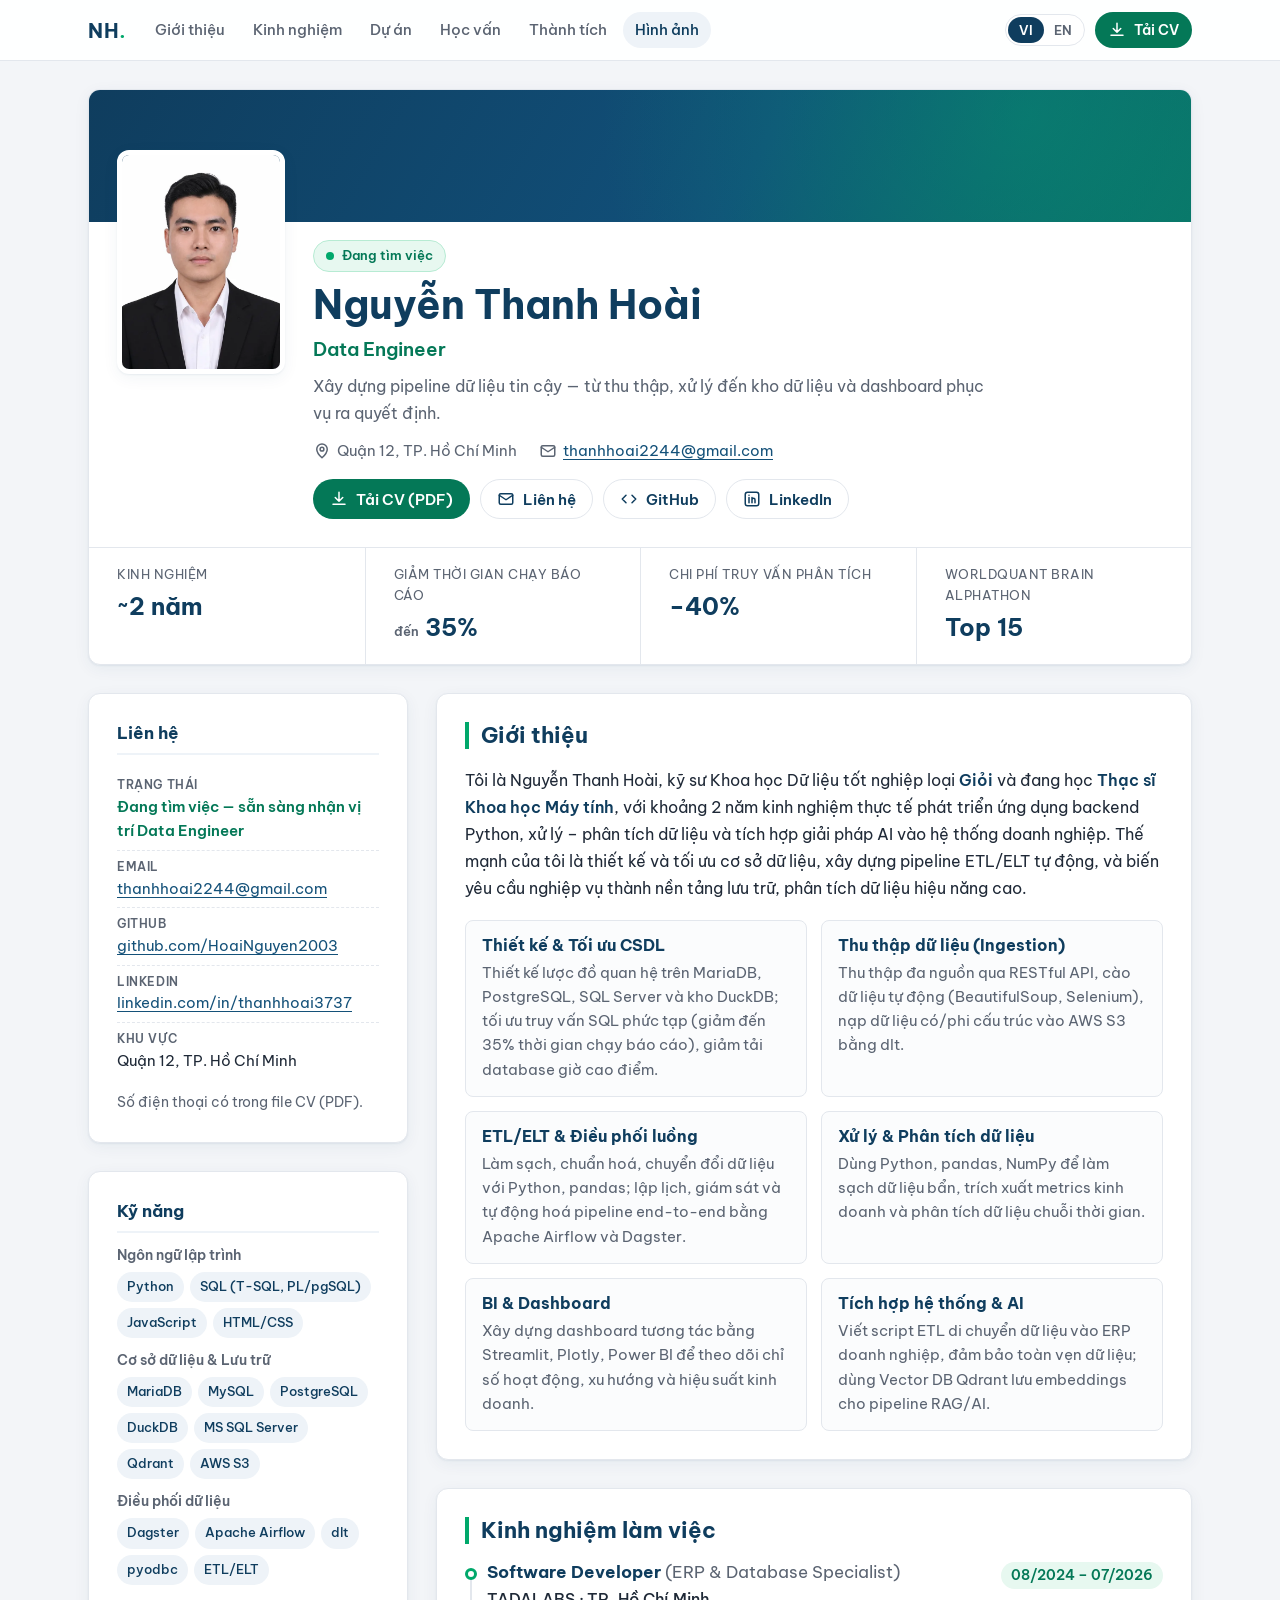
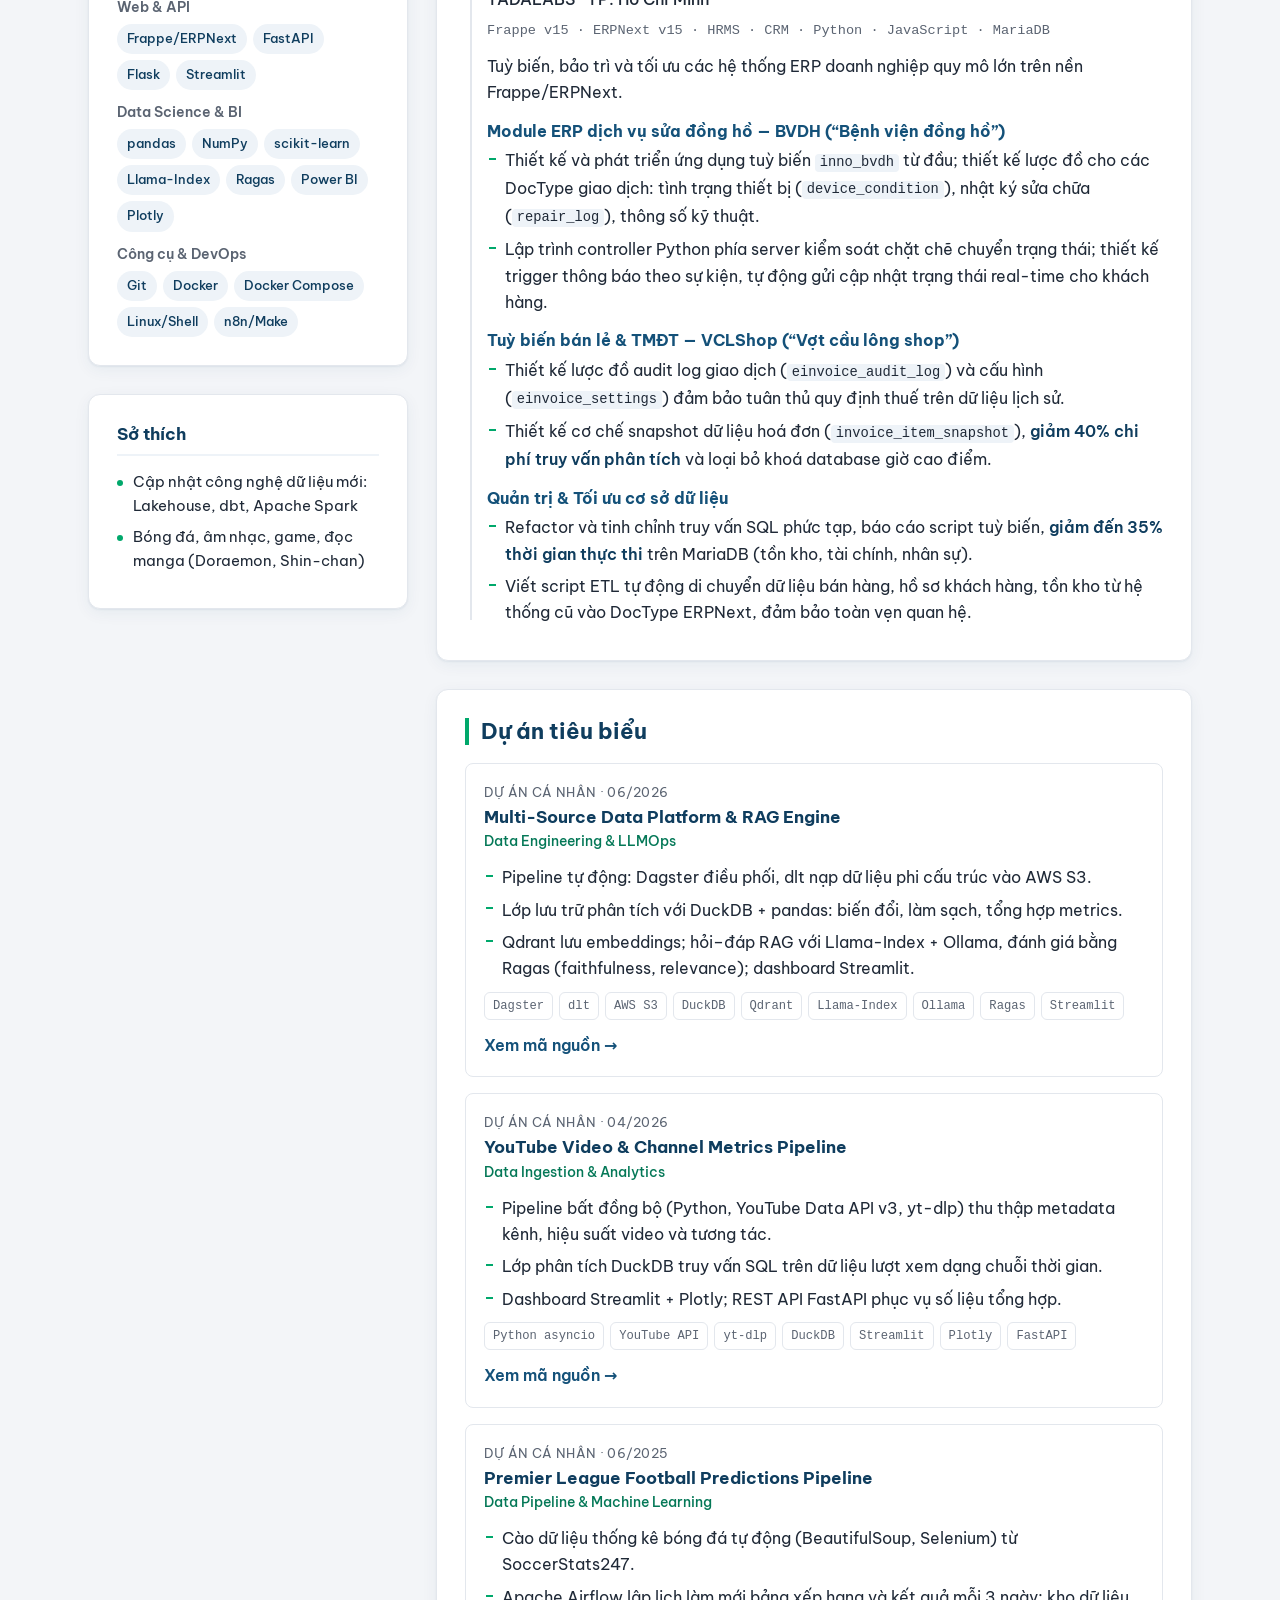
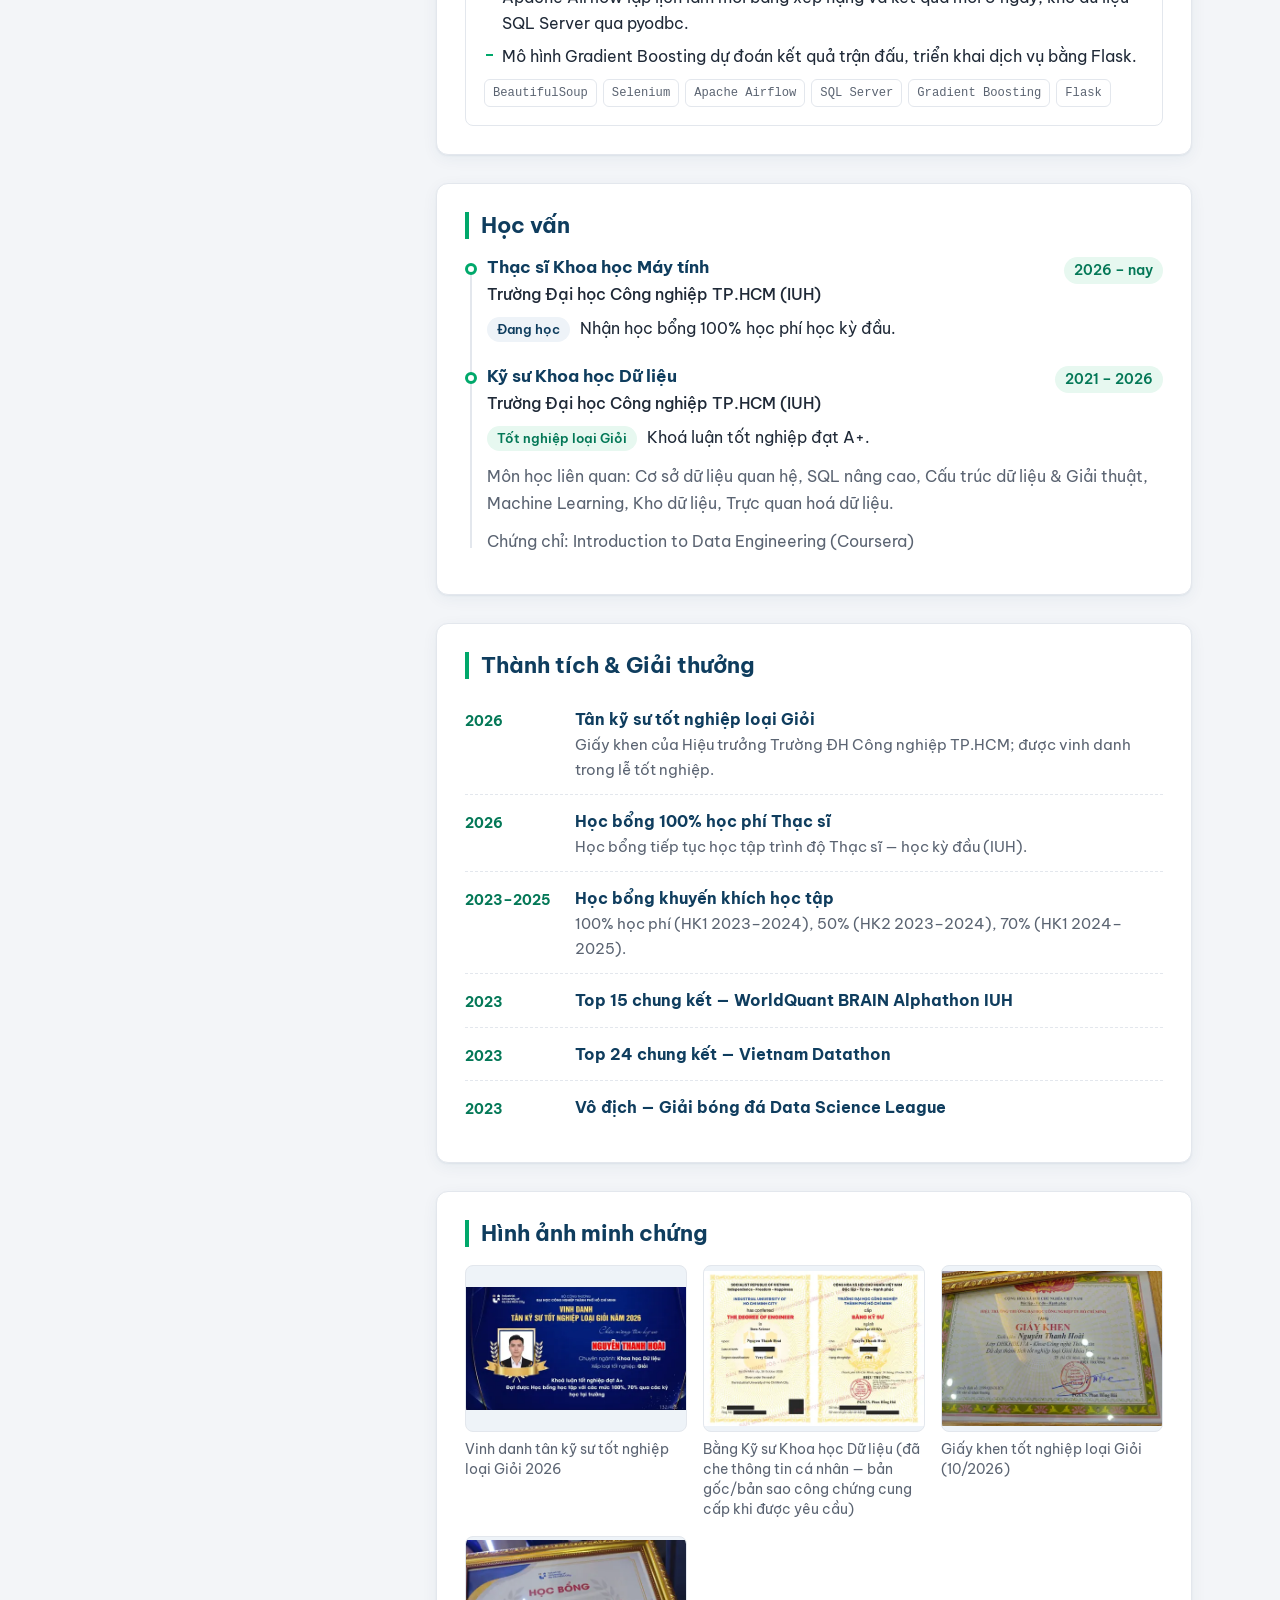
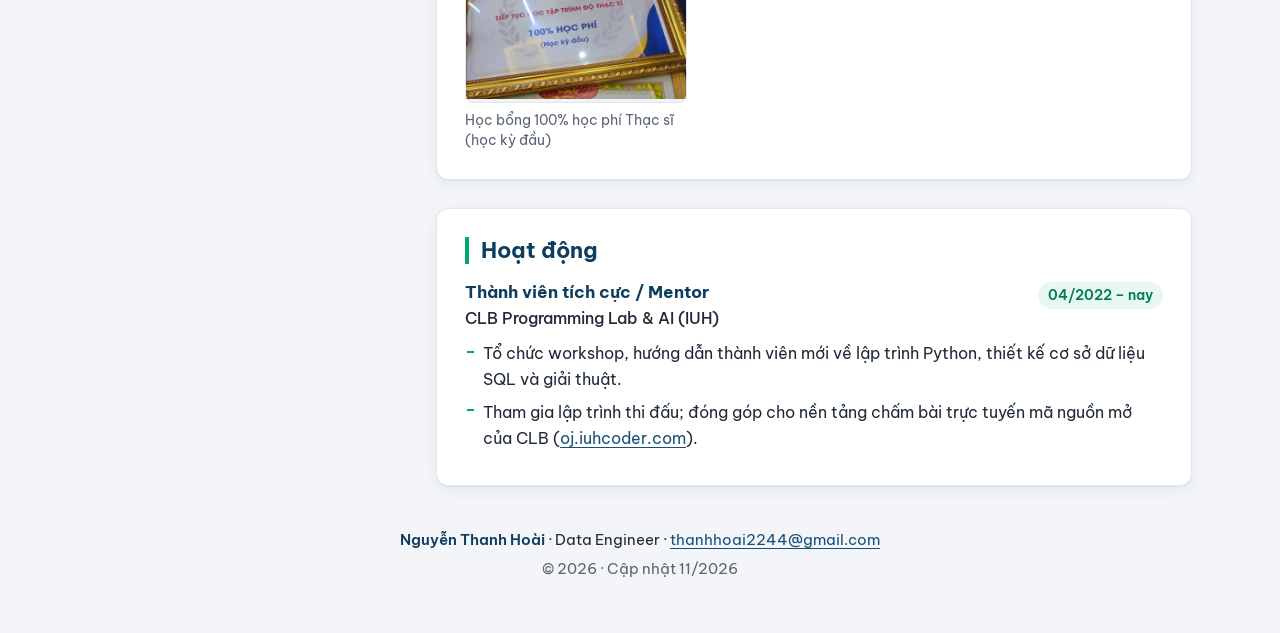
==== index.html @ ebac93b0 "feat: bilingual CV portfolio site for GitHub Pages Static HTML/CSS/JS one-page CV (VI/EN toggle), op" ====
<!doctype html>
<html lang="vi" data-lang="vi">
<head>
  <meta charset="utf-8">
  <meta name="viewport" content="width=device-width, initial-scale=1">
  <script>
    /* Apply saved/URL language before first paint to avoid a flash of the wrong language. */
    (function () {
      var q = new URLSearchParams(location.search).get('lang'), s = null;
      try { s = localStorage.getItem('lang'); } catch (e) {}
      var l = (q === 'en' || q === 'vi') ? q : (s === 'en' ? 'en' : 'vi');
      document.documentElement.setAttribute('data-lang', l);
      document.documentElement.lang = l;
    })();
  </script>
  <title>Nguyễn Thanh Hoài — Data Engineer | CV</title>
  <meta name="description" content="Nguyễn Thanh Hoài — Data Engineer (~2 năm kinh nghiệm): Python, SQL, ETL/ELT, Airflow, Dagster, DuckDB. Kỹ sư Khoa học Dữ liệu loại Giỏi, đang học Thạc sĩ KHMT. Open to work.">
  <meta name="author" content="Nguyễn Thanh Hoài">
  <meta name="theme-color" content="#0f3d5e">
  <link rel="canonical" href="https://hoainguyen2003.github.io/">
  <link rel="icon" href="favicon.svg" type="image/svg+xml">

  <meta property="og:type" content="profile">
  <meta property="og:title" content="Nguyễn Thanh Hoài — Data Engineer">
  <meta property="og:description" content="Data Engineer · Python · SQL · ETL/ELT · Airflow · Dagster · Open to work">
  <meta property="og:url" content="https://hoainguyen2003.github.io/">
  <meta property="og:image" content="https://hoainguyen2003.github.io/assets/img/og-image.jpg">
  <meta property="og:image:width" content="1200">
  <meta property="og:image:height" content="630">
  <meta property="og:locale" content="vi_VN">
  <meta property="og:locale:alternate" content="en_US">
  <meta name="twitter:card" content="summary_large_image">

  <link rel="preconnect" href="https://fonts.googleapis.com">
  <link rel="preconnect" href="https://fonts.gstatic.com" crossorigin>
  <link rel="stylesheet" href="https://fonts.googleapis.com/css2?family=Be+Vietnam+Pro:wght@400;500;600;700&display=swap" media="print" onload="this.media='all'">
  <noscript><link rel="stylesheet" href="https://fonts.googleapis.com/css2?family=Be+Vietnam+Pro:wght@400;500;600;700&display=swap"></noscript>
  <link rel="stylesheet" href="assets/css/style.css">

  <script type="application/ld+json">
  {
    "@context": "https://schema.org",
    "@type": "Person",
    "name": "Nguyễn Thanh Hoài",
    "alternateName": "Nguyen Thanh Hoai",
    "jobTitle": "Data Engineer",
    "url": "https://hoainguyen2003.github.io/",
    "image": "https://hoainguyen2003.github.io/assets/img/avatar.jpg",
    "email": "mailto:thanhhoai2244@gmail.com",
    "address": { "@type": "PostalAddress", "addressLocality": "Ho Chi Minh City", "addressCountry": "VN" },
    "alumniOf": { "@type": "CollegeOrUniversity", "name": "Industrial University of Ho Chi Minh City (IUH)" },
    "knowsAbout": ["Data Engineering", "ETL/ELT", "SQL", "Python", "Apache Airflow", "Dagster", "DuckDB", "PostgreSQL", "MariaDB", "RAG"],
    "sameAs": ["https://github.com/HoaiNguyen2003", "https://www.linkedin.com/in/thanhhoai3737"]
  }
  </script>
</head>
<body>
  <a class="skip-link" href="#main"><span lang="vi">Bỏ qua tới nội dung</span><span lang="en">Skip to content</span></a>

  <header class="topbar">
    <div class="topbar__inner">
      <a class="brand" href="#top" aria-label="NH — Nguyễn Thanh Hoài">NH<span class="brand__dot">.</span></a>
      <nav class="nav" aria-label="Mục lục / Sections">
        <a href="#about"><span lang="vi">Giới thiệu</span><span lang="en">About</span></a>
        <a href="#experience"><span lang="vi">Kinh nghiệm</span><span lang="en">Experience</span></a>
        <a href="#projects"><span lang="vi">Dự án</span><span lang="en">Projects</span></a>
        <a href="#education"><span lang="vi">Học vấn</span><span lang="en">Education</span></a>
        <a href="#achievements"><span lang="vi">Thành tích</span><span lang="en">Awards</span></a>
        <a href="#gallery"><span lang="vi">Hình ảnh</span><span lang="en">Gallery</span></a>
      </nav>
      <div class="topbar__actions">
        <div class="lang-switch" role="group" aria-label="Ngôn ngữ / Language">
          <button type="button" data-set-lang="vi" aria-pressed="true" aria-label="VI — Tiếng Việt">VI</button>
          <button type="button" data-set-lang="en" aria-pressed="false" aria-label="EN — English">EN</button>
        </div>
        <a class="btn btn--primary btn--sm" href="assets/files/NguyenThanhHoai-DataEngineer-CV.pdf" download aria-label="Tải CV (PDF)" data-label-vi="Tải CV (PDF)" data-label-en="Download CV (PDF)">
          <svg aria-hidden="true" viewBox="0 0 24 24"><path d="M12 3v12m0 0l-5-5m5 5l5-5M4 19h16"/></svg>
          <span lang="vi">Tải CV</span><span lang="en">Get CV</span>
        </a>
      </div>
    </div>
  </header>

  <div class="page" id="top">
    <!-- ============ HERO ============ -->
    <section class="hero" aria-labelledby="hero-name">
      <div class="hero__cover" aria-hidden="true"></div>
      <div class="hero__body">
        <picture class="hero__avatar">
          <source srcset="assets/img/avatar.webp" type="image/webp">
          <img src="assets/img/avatar.jpg" width="600" height="800" fetchpriority="high"
               alt="Ảnh chân dung Nguyễn Thanh Hoài" data-alt-vi="Ảnh chân dung Nguyễn Thanh Hoài" data-alt-en="Portrait of Nguyen Thanh Hoai">
        </picture>
        <div class="hero__info">
          <p class="badge badge--open"><span class="badge__pulse" aria-hidden="true"></span><span lang="vi">Đang tìm việc</span><span lang="en">Open to work</span></p>
          <h1 id="hero-name"><span lang="vi">Nguyễn Thanh Hoài</span><span lang="en">Nguyen Thanh Hoai</span></h1>
          <p class="hero__title">Data Engineer</p>
          <p class="hero__tagline">
            <span lang="vi">Xây dựng pipeline dữ liệu tin cậy — từ thu thập, xử lý đến kho dữ liệu và dashboard phục vụ ra quyết định.</span>
            <span lang="en">Building reliable data pipelines — from ingestion and transformation to warehouses and dashboards that drive decisions.</span>
          </p>
          <ul class="hero__meta">
            <li>
              <svg aria-hidden="true" viewBox="0 0 24 24"><path d="M12 21s-7-6.2-7-11.5A7 7 0 0 1 19 9.5C19 14.8 12 21 12 21z"/><circle cx="12" cy="9.5" r="2.5"/></svg>
              <span lang="vi">Quận 12, TP. Hồ Chí Minh</span><span lang="en">District 12, Ho Chi Minh City</span>
            </li>
            <li>
              <svg aria-hidden="true" viewBox="0 0 24 24"><rect x="3" y="5" width="18" height="14" rx="2"/><path d="M3 7l9 6 9-6"/></svg>
              <a href="mailto:thanhhoai2244@gmail.com">thanhhoai2244@gmail.com</a>
            </li>
          </ul>
          <div class="hero__actions">
            <a class="btn btn--primary" href="assets/files/NguyenThanhHoai-DataEngineer-CV.pdf" download>
              <svg aria-hidden="true" viewBox="0 0 24 24"><path d="M12 3v12m0 0l-5-5m5 5l5-5M4 19h16"/></svg>
              <span lang="vi">Tải CV (PDF)</span><span lang="en">Download CV (PDF)</span>
            </a>
            <a class="btn btn--ghost" href="mailto:thanhhoai2244@gmail.com">
              <svg aria-hidden="true" viewBox="0 0 24 24"><rect x="3" y="5" width="18" height="14" rx="2"/><path d="M3 7l9 6 9-6"/></svg>
              <span lang="vi">Liên hệ</span><span lang="en">Contact me</span>
            </a>
            <a class="btn btn--ghost" href="https://github.com/HoaiNguyen2003" target="_blank" rel="noopener">
              <svg aria-hidden="true" viewBox="0 0 24 24"><path d="M8 7l-5 5 5 5M16 7l5 5-5 5"/></svg>
              GitHub
            </a>
            <a class="btn btn--ghost" href="https://www.linkedin.com/in/thanhhoai3737" target="_blank" rel="noopener">
              <svg aria-hidden="true" viewBox="0 0 24 24"><rect x="3" y="3" width="18" height="18" rx="3"/><path d="M8 10v7M8 7v.01M12 17v-4a2 2 0 0 1 4 0v4M12 10v7"/></svg>
              LinkedIn
            </a>
          </div>
        </div>
      </div>
      <dl class="stats">
        <div class="stat"><dt><span lang="vi">Kinh nghiệm</span><span lang="en">Experience</span></dt><dd>~2 <span lang="vi">năm</span><span lang="en">years</span></dd></div>
        <div class="stat"><dt><span lang="vi">Giảm thời gian chạy báo cáo</span><span lang="en">Report runtime reduction</span></dt><dd><small><span lang="vi">đến</span><span lang="en">up to</span></small> 35%</dd></div>
        <div class="stat"><dt><span lang="vi">Chi phí truy vấn phân tích</span><span lang="en">Analytical query overhead</span></dt><dd>−40%</dd></div>
        <div class="stat"><dt>WorldQuant BRAIN Alphathon</dt><dd>Top 15</dd></div>
      </dl>
    </section>

    <div class="layout">
      <!-- ============ MAIN ============ -->
      <main id="main" class="content">
        <section class="section" id="about" aria-labelledby="about-h">
          <h2 class="section__title" id="about-h"><span lang="vi">Giới thiệu</span><span lang="en">About me</span></h2>
          <p class="lead">
            <span lang="vi">Tôi là Nguyễn Thanh Hoài, kỹ sư Khoa học Dữ liệu tốt nghiệp loại <strong>Giỏi</strong> và đang học <strong>Thạc sĩ Khoa học Máy tính</strong>, với khoảng 2 năm kinh nghiệm thực tế phát triển ứng dụng backend Python, xử lý – phân tích dữ liệu và tích hợp giải pháp AI vào hệ thống doanh nghiệp. Thế mạnh của tôi là thiết kế và tối ưu cơ sở dữ liệu, xây dựng pipeline ETL/ELT tự động, và biến yêu cầu nghiệp vụ thành nền tảng lưu trữ, phân tích dữ liệu hiệu năng cao.</span>
            <span lang="en">I'm Nguyen Thanh Hoai, a Data Science engineer who graduated with a <strong>“Very Good”</strong> classification and is now pursuing a <strong>Master's in Computer Science</strong>. I have about 2 years of hands-on experience building Python backends, processing and analyzing data, and integrating AI solutions into enterprise systems. I specialize in designing and optimizing databases, building automated ETL/ELT pipelines, and turning business requirements into high-performance data storage and analytics platforms.</span>
          </p>
          <ul class="competencies">
            <li class="competency">
              <h3><span lang="vi">Thiết kế &amp; Tối ưu CSDL</span><span lang="en">Database Design &amp; Optimization</span></h3>
              <p><span lang="vi">Thiết kế lược đồ quan hệ trên MariaDB, PostgreSQL, SQL Server và kho DuckDB; tối ưu truy vấn SQL phức tạp (giảm đến 35% thời gian chạy báo cáo), giảm tải database giờ cao điểm.</span><span lang="en">Relational schema design on MariaDB, PostgreSQL, SQL Server and DuckDB; tuning complex SQL (up to 35% less report runtime) and relieving peak-hour database load.</span></p>
            </li>
            <li class="competency">
              <h3><span lang="vi">Thu thập dữ liệu (Ingestion)</span><span lang="en">Data Ingestion</span></h3>
              <p><span lang="vi">Thu thập đa nguồn qua RESTful API, cào dữ liệu tự động (BeautifulSoup, Selenium), nạp dữ liệu có/phi cấu trúc vào AWS S3 bằng dlt.</span><span lang="en">Multi-source ingestion via REST APIs, automated scraping (BeautifulSoup, Selenium), loading structured and unstructured data into AWS S3 with dlt.</span></p>
            </li>
            <li class="competency">
              <h3><span lang="vi">ETL/ELT &amp; Điều phối luồng</span><span lang="en">ETL/ELT &amp; Orchestration</span></h3>
              <p><span lang="vi">Làm sạch, chuẩn hoá, chuyển đổi dữ liệu với Python, pandas; lập lịch, giám sát và tự động hoá pipeline end-to-end bằng Apache Airflow và Dagster.</span><span lang="en">Cleaning, normalizing and transforming data with Python and pandas; scheduling, monitoring and automating end-to-end pipelines with Apache Airflow and Dagster.</span></p>
            </li>
            <li class="competency">
              <h3><span lang="vi">Xử lý &amp; Phân tích dữ liệu</span><span lang="en">Data Processing &amp; Analysis</span></h3>
              <p><span lang="vi">Dùng Python, pandas, NumPy để làm sạch dữ liệu bẩn, trích xuất metrics kinh doanh và phân tích dữ liệu chuỗi thời gian.</span><span lang="en">Python, pandas and NumPy to wrangle messy data, extract business metrics and analyze time-series data.</span></p>
            </li>
            <li class="competency">
              <h3><span lang="vi">BI &amp; Dashboard</span><span lang="en">BI &amp; Dashboards</span></h3>
              <p><span lang="vi">Xây dựng dashboard tương tác bằng Streamlit, Plotly, Power BI để theo dõi chỉ số hoạt động, xu hướng và hiệu suất kinh doanh.</span><span lang="en">Interactive dashboards in Streamlit, Plotly and Power BI to track KPIs, trends and business performance.</span></p>
            </li>
            <li class="competency">
              <h3><span lang="vi">Tích hợp hệ thống &amp; AI</span><span lang="en">Systems Integration &amp; AI</span></h3>
              <p><span lang="vi">Viết script ETL di chuyển dữ liệu vào ERP doanh nghiệp, đảm bảo toàn vẹn dữ liệu; dùng Vector DB Qdrant lưu embeddings cho pipeline RAG/AI.</span><span lang="en">ETL scripts migrating data into enterprise ERP with full integrity; Qdrant vector DB storing embeddings for RAG/AI pipelines.</span></p>
            </li>
          </ul>
        </section>

        <section class="section" id="experience" aria-labelledby="exp-h">
          <h2 class="section__title" id="exp-h"><span lang="vi">Kinh nghiệm làm việc</span><span lang="en">Work Experience</span></h2>
          <ol class="timeline">
            <li class="timeline__item">
              <article>
                <header class="entry__head">
                  <div>
                    <h3 class="entry__role">Software Developer <span class="muted">(ERP &amp; Database Specialist)</span></h3>
                    <p class="entry__org">TADALABS · <span lang="vi">TP. Hồ Chí Minh</span><span lang="en">Ho Chi Minh City</span></p>
                  </div>
                  <p class="entry__date">08/2024 – 07/2026</p>
                </header>
                <p class="entry__stack">Frappe v15 · ERPNext v15 · HRMS · CRM · Python · JavaScript · MariaDB</p>
                <p><span lang="vi">Tuỳ biến, bảo trì và tối ưu các hệ thống ERP doanh nghiệp quy mô lớn trên nền Frappe/ERPNext.</span><span lang="en">Customized, maintained and optimized large-scale enterprise ERP systems on the Frappe/ERPNext framework.</span></p>

                <h4 class="entry__sub"><span lang="vi">Module ERP dịch vụ sửa đồng hồ — BVDH (“Bệnh viện đồng hồ”)</span><span lang="en">Watch Repair Service ERP Module — BVDH</span></h4>
                <ul class="bullets">
                  <li><span lang="vi">Thiết kế và phát triển ứng dụng tuỳ biến <code>inno_bvdh</code> từ đầu; thiết kế lược đồ cho các DocType giao dịch: tình trạng thiết bị (<code>device_condition</code>), nhật ký sửa chữa (<code>repair_log</code>), thông số kỹ thuật.</span><span lang="en">Architected and built the custom app <code>inno_bvdh</code> from scratch, designing schemas for transactional DocTypes: device condition tracking (<code>device_condition</code>), repair logs (<code>repair_log</code>) and specifications.</span></li>
                  <li><span lang="vi">Lập trình controller Python phía server kiểm soát chặt chẽ chuyển trạng thái; thiết kế trigger thông báo theo sự kiện, tự động gửi cập nhật trạng thái real-time cho khách hàng.</span><span lang="en">Programmed server-side Python controllers enforcing strict state transitions, plus event-driven notification triggers for real-time client status alerts.</span></li>
                </ul>

                <h4 class="entry__sub"><span lang="vi">Tuỳ biến bán lẻ &amp; TMĐT — VCLShop (“Vợt cầu lông shop”)</span><span lang="en">Retail E-Commerce Customizations — VCLShop</span></h4>
                <ul class="bullets">
                  <li><span lang="vi">Thiết kế lược đồ audit log giao dịch (<code>einvoice_audit_log</code>) và cấu hình (<code>einvoice_settings</code>) đảm bảo tuân thủ quy định thuế trên dữ liệu lịch sử.</span><span lang="en">Engineered transactional audit-log (<code>einvoice_audit_log</code>) and settings (<code>einvoice_settings</code>) schemas to guarantee historical tax compliance.</span></li>
                  <li><span lang="vi">Thiết kế cơ chế snapshot dữ liệu hoá đơn (<code>invoice_item_snapshot</code>), <strong>giảm 40% chi phí truy vấn phân tích</strong> và loại bỏ khoá database giờ cao điểm.</span><span lang="en">Designed invoice data snapshotting (<code>invoice_item_snapshot</code>), <strong>cutting analytical query overhead by 40%</strong> and eliminating database locking during peak retail hours.</span></li>
                </ul>

                <h4 class="entry__sub"><span lang="vi">Quản trị &amp; Tối ưu cơ sở dữ liệu</span><span lang="en">Database Management &amp; Optimization</span></h4>
                <ul class="bullets">
                  <li><span lang="vi">Refactor và tinh chỉnh truy vấn SQL phức tạp, báo cáo script tuỳ biến, <strong>giảm đến 35% thời gian thực thi</strong> trên MariaDB (tồn kho, tài chính, nhân sự).</span><span lang="en">Refactored and tuned complex SQL queries and custom script reports, <strong>reducing execution time by up to 35%</strong> on MariaDB (inventory, finance, HR data).</span></li>
                  <li><span lang="vi">Viết script ETL tự động di chuyển dữ liệu bán hàng, hồ sơ khách hàng, tồn kho từ hệ thống cũ vào DocType ERPNext, đảm bảo toàn vẹn quan hệ.</span><span lang="en">Built automated ETL scripts migrating legacy sales, customer profile and stock data into ERPNext DocTypes with complete relational integrity.</span></li>
                </ul>
              </article>
            </li>
          </ol>
        </section>

        <section class="section" id="projects" aria-labelledby="proj-h">
          <h2 class="section__title" id="proj-h"><span lang="vi">Dự án tiêu biểu</span><span lang="en">Featured Projects</span></h2>
          <div class="projects">
            <article class="project">
              <header>
                <p class="project__meta"><span lang="vi">Dự án cá nhân</span><span lang="en">Personal project</span> · 06/2026</p>
                <h3>Multi-Source Data Platform &amp; RAG Engine</h3>
                <p class="project__kind">Data Engineering &amp; LLMOps</p>
              </header>
              <ul class="bullets">
                <li><span lang="vi">Pipeline tự động: Dagster điều phối, dlt nạp dữ liệu phi cấu trúc vào AWS S3.</span><span lang="en">Automated pipeline: Dagster orchestration, dlt ingesting unstructured data into AWS S3.</span></li>
                <li><span lang="vi">Lớp lưu trữ phân tích với DuckDB + pandas: biến đổi, làm sạch, tổng hợp metrics.</span><span lang="en">Analytical storage layer with DuckDB + pandas for transformation, cleaning and metric aggregation.</span></li>
                <li><span lang="vi">Qdrant lưu embeddings; hỏi–đáp RAG với Llama-Index + Ollama, đánh giá bằng Ragas (faithfulness, relevance); dashboard Streamlit.</span><span lang="en">Qdrant for embeddings; RAG Q&amp;A with Llama-Index + Ollama, evaluated with Ragas (faithfulness, relevance); Streamlit dashboard.</span></li>
              </ul>
              <ul class="tags"><li>Dagster</li><li>dlt</li><li>AWS S3</li><li>DuckDB</li><li>Qdrant</li><li>Llama-Index</li><li>Ollama</li><li>Ragas</li><li>Streamlit</li></ul>
              <a class="project__link" href="https://github.com/HoaiNguyen2003/End2End-DE" target="_blank" rel="noopener"><span lang="vi">Xem mã nguồn</span><span lang="en">View code</span> →</a>
            </article>

            <article class="project">
              <header>
                <p class="project__meta"><span lang="vi">Dự án cá nhân</span><span lang="en">Personal project</span> · 04/2026</p>
                <h3>YouTube Video &amp; Channel Metrics Pipeline</h3>
                <p class="project__kind">Data Ingestion &amp; Analytics</p>
              </header>
              <ul class="bullets">
                <li><span lang="vi">Pipeline bất đồng bộ (Python, YouTube Data API v3, yt-dlp) thu thập metadata kênh, hiệu suất video và tương tác.</span><span lang="en">Asynchronous Python pipeline (YouTube Data API v3, yt-dlp) fetching channel metadata, video performance and engagement stats.</span></li>
                <li><span lang="vi">Lớp phân tích DuckDB truy vấn SQL trên dữ liệu lượt xem dạng chuỗi thời gian.</span><span lang="en">DuckDB analytical layer running SQL over time-series viewing metrics.</span></li>
                <li><span lang="vi">Dashboard Streamlit + Plotly; REST API FastAPI phục vụ số liệu tổng hợp.</span><span lang="en">Streamlit + Plotly dashboard; FastAPI REST backend serving aggregated metrics.</span></li>
              </ul>
              <ul class="tags"><li>Python asyncio</li><li>YouTube API</li><li>yt-dlp</li><li>DuckDB</li><li>Streamlit</li><li>Plotly</li><li>FastAPI</li></ul>
              <a class="project__link" href="https://github.com/HoaiNguyen2003/Youtube-Incremental-Data-Pipeline" target="_blank" rel="noopener"><span lang="vi">Xem mã nguồn</span><span lang="en">View code</span> →</a>
            </article>

            <article class="project">
              <header>
                <p class="project__meta"><span lang="vi">Dự án cá nhân</span><span lang="en">Personal project</span> · 06/2025</p>
                <h3>Premier League Football Predictions Pipeline</h3>
                <p class="project__kind">Data Pipeline &amp; Machine Learning</p>
              </header>
              <ul class="bullets">
                <li><span lang="vi">Cào dữ liệu thống kê bóng đá tự động (BeautifulSoup, Selenium) từ SoccerStats247.</span><span lang="en">Automated scraping of football statistics (BeautifulSoup, Selenium) from SoccerStats247.</span></li>
                <li><span lang="vi">Apache Airflow lập lịch làm mới bảng xếp hạng và kết quả mỗi 3 ngày; kho dữ liệu SQL Server qua pyodbc.</span><span lang="en">Apache Airflow refreshing standings and results every three days; SQL Server warehouse loaded via pyodbc.</span></li>
                <li><span lang="vi">Mô hình Gradient Boosting dự đoán kết quả trận đấu, triển khai dịch vụ bằng Flask.</span><span lang="en">Gradient Boosting model predicting match outcomes, served with Flask.</span></li>
              </ul>
              <ul class="tags"><li>BeautifulSoup</li><li>Selenium</li><li>Apache Airflow</li><li>SQL Server</li><li>Gradient Boosting</li><li>Flask</li></ul>
            </article>
          </div>
        </section>

        <section class="section" id="education" aria-labelledby="edu-h">
          <h2 class="section__title" id="edu-h"><span lang="vi">Học vấn</span><span lang="en">Education</span></h2>
          <ol class="timeline">
            <li class="timeline__item">
              <header class="entry__head">
                <div>
                  <h3 class="entry__role"><span lang="vi">Thạc sĩ Khoa học Máy tính</span><span lang="en">Master of Science in Computer Science</span></h3>
                  <p class="entry__org"><span lang="vi">Trường Đại học Công nghiệp TP.HCM (IUH)</span><span lang="en">Industrial University of Ho Chi Minh City (IUH)</span></p>
                </div>
                <p class="entry__date">2026 – <span lang="vi">nay</span><span lang="en">Present</span></p>
              </header>
              <p><span class="pill"><span lang="vi">Đang học</span><span lang="en">In progress</span></span> <span lang="vi">Nhận học bổng 100% học phí học kỳ đầu.</span><span lang="en">Awarded a 100% tuition scholarship for the first semester.</span></p>
            </li>
            <li class="timeline__item">
              <header class="entry__head">
                <div>
                  <h3 class="entry__role"><span lang="vi">Kỹ sư Khoa học Dữ liệu</span><span lang="en">Engineer's Degree in Data Science</span></h3>
                  <p class="entry__org"><span lang="vi">Trường Đại học Công nghiệp TP.HCM (IUH)</span><span lang="en">Industrial University of Ho Chi Minh City (IUH)</span></p>
                </div>
                <p class="entry__date">2021 – 2026</p>
              </header>
              <p><span class="pill pill--accent"><span lang="vi">Tốt nghiệp loại Giỏi</span><span lang="en">“Very Good” classification</span></span> <span lang="vi">Khoá luận tốt nghiệp đạt A+.</span><span lang="en">Graduation thesis graded A+.</span></p>
              <p class="muted"><span lang="vi">Môn học liên quan: Cơ sở dữ liệu quan hệ, SQL nâng cao, Cấu trúc dữ liệu &amp; Giải thuật, Machine Learning, Kho dữ liệu, Trực quan hoá dữ liệu.</span><span lang="en">Relevant coursework: Relational Databases, Advanced SQL, Data Structures &amp; Algorithms, Machine Learning, Data Warehousing, Data Visualization.</span></p>
              <p class="muted"><span lang="vi">Chứng chỉ:</span><span lang="en">Certification:</span> Introduction to Data Engineering (Coursera)</p>
            </li>
          </ol>
        </section>

        <section class="section" id="achievements" aria-labelledby="ach-h">
          <h2 class="section__title" id="ach-h"><span lang="vi">Thành tích &amp; Giải thưởng</span><span lang="en">Honors &amp; Awards</span></h2>
          <ul class="awards">
            <li class="award">
              <span class="award__year">2026</span>
              <div>
                <h3><span lang="vi">Tân kỹ sư tốt nghiệp loại Giỏi</span><span lang="en">Graduated with a “Very Good” classification</span></h3>
                <p><span lang="vi">Giấy khen của Hiệu trưởng Trường ĐH Công nghiệp TP.HCM; được vinh danh trong lễ tốt nghiệp.</span><span lang="en">Certificate of Merit from the President of IUH; honored at the graduation ceremony.</span></p>
              </div>
            </li>
            <li class="award">
              <span class="award__year">2026</span>
              <div>
                <h3><span lang="vi">Học bổng 100% học phí Thạc sĩ</span><span lang="en">100% Master's tuition scholarship</span></h3>
                <p><span lang="vi">Học bổng tiếp tục học tập trình độ Thạc sĩ — học kỳ đầu (IUH).</span><span lang="en">Scholarship for continuing to the Master's level — first semester (IUH).</span></p>
              </div>
            </li>
            <li class="award">
              <span class="award__year">2023–2025</span>
              <div>
                <h3><span lang="vi">Học bổng khuyến khích học tập</span><span lang="en">Academic merit scholarships</span></h3>
                <p><span lang="vi">100% học phí (HK1 2023–2024), 50% (HK2 2023–2024), 70% (HK1 2024–2025).</span><span lang="en">100% tuition (Sem. 1 2023–2024), 50% (Sem. 2 2023–2024), 70% (Sem. 1 2024–2025).</span></p>
              </div>
            </li>
            <li class="award">
              <span class="award__year">2023</span>
              <div>
                <h3><span lang="vi">Top 15 chung kết — WorldQuant BRAIN Alphathon IUH</span><span lang="en">Top 15 Finalist — WorldQuant BRAIN Alphathon IUH</span></h3>
              </div>
            </li>
            <li class="award">
              <span class="award__year">2023</span>
              <div>
                <h3><span lang="vi">Top 24 chung kết — Vietnam Datathon</span><span lang="en">Top 24 Finalist — Vietnam Datathon</span></h3>
              </div>
            </li>
            <li class="award">
              <span class="award__year">2023</span>
              <div>
                <h3><span lang="vi">Vô địch — Giải bóng đá Data Science League</span><span lang="en">Champion — Data Science League Football Tournament</span></h3>
              </div>
            </li>
          </ul>
        </section>

        <section class="section" id="gallery" aria-labelledby="gal-h">
          <h2 class="section__title" id="gal-h"><span lang="vi">Hình ảnh minh chứng</span><span lang="en">Certificates &amp; Photos</span></h2>
          <ul class="gallery">
            <li>
              <figure class="gallery__item">
                <a class="gallery__btn" href="assets/img/achievement-graduation-honor.webp">
                  <img src="assets/img/thumbs/achievement-graduation-honor.webp" width="480" height="270" loading="lazy" decoding="async"
                       alt="Slide vinh danh tân kỹ sư tốt nghiệp loại Giỏi 2026" data-alt-vi="Slide vinh danh tân kỹ sư tốt nghiệp loại Giỏi 2026" data-alt-en="Honor slide for Very Good engineering graduates 2026">
                </a>
                <figcaption><span lang="vi">Vinh danh tân kỹ sư tốt nghiệp loại Giỏi 2026</span><span lang="en">Honored as a “Very Good” graduate, 2026</span></figcaption>
              </figure>
            </li>
            <li>
              <figure class="gallery__item">
                <a class="gallery__btn" href="assets/img/achievement-diploma.webp">
                  <img src="assets/img/thumbs/achievement-diploma.webp" width="480" height="339" loading="lazy" decoding="async"
                       alt="Bằng kỹ sư Khoa học Dữ liệu, đã che thông tin cá nhân" data-alt-vi="Bằng kỹ sư Khoa học Dữ liệu, đã che thông tin cá nhân" data-alt-en="Engineer's degree in Data Science, personal details redacted">
                </a>
                <figcaption><span lang="vi">Bằng Kỹ sư Khoa học Dữ liệu (đã che thông tin cá nhân — bản gốc/bản sao công chứng cung cấp khi được yêu cầu)</span><span lang="en">Engineer's degree in Data Science (personal details redacted — original or certified copy available on request)</span></figcaption>
              </figure>
            </li>
            <li>
              <figure class="gallery__item">
                <a class="gallery__btn" href="assets/img/achievement-certificate-merit.webp">
                  <img src="assets/img/thumbs/achievement-certificate-merit.webp" width="480" height="339" loading="lazy" decoding="async"
                       alt="Giấy khen tốt nghiệp loại Giỏi" data-alt-vi="Giấy khen tốt nghiệp loại Giỏi" data-alt-en="Certificate of Merit for Very Good graduation">
                </a>
                <figcaption><span lang="vi">Giấy khen tốt nghiệp loại Giỏi (10/2026)</span><span lang="en">Certificate of Merit — Very Good graduation (10/2026)</span></figcaption>
              </figure>
            </li>
            <li>
              <figure class="gallery__item">
                <a class="gallery__btn" href="assets/img/achievement-master-scholarship.webp">
                  <img src="assets/img/thumbs/achievement-master-scholarship.webp" width="480" height="346" loading="lazy" decoding="async"
                       alt="Học bổng 100% học phí Thạc sĩ" data-alt-vi="Học bổng 100% học phí Thạc sĩ" data-alt-en="100% Master's tuition scholarship">
                </a>
                <figcaption><span lang="vi">Học bổng 100% học phí Thạc sĩ (học kỳ đầu)</span><span lang="en">100% Master's tuition scholarship (first semester)</span></figcaption>
              </figure>
            </li>
          </ul>
        </section>

        <section class="section" id="activities" aria-labelledby="act-h">
          <h2 class="section__title" id="act-h"><span lang="vi">Hoạt động</span><span lang="en">Activities</span></h2>
          <article>
            <header class="entry__head">
              <div>
                <h3 class="entry__role"><span lang="vi">Thành viên tích cực / Mentor</span><span lang="en">Active Member / Mentor</span></h3>
                <p class="entry__org"><span lang="vi">CLB Programming Lab &amp; AI (IUH)</span><span lang="en">Programming Lab &amp; AI Club (IUH)</span></p>
              </div>
              <p class="entry__date">04/2022 – <span lang="vi">nay</span><span lang="en">Present</span></p>
            </header>
            <ul class="bullets">
              <li><span lang="vi">Tổ chức workshop, hướng dẫn thành viên mới về lập trình Python, thiết kế cơ sở dữ liệu SQL và giải thuật.</span><span lang="en">Ran workshops and mentored junior members in Python, SQL database design and algorithmic problem-solving.</span></li>
              <li><span lang="vi">Tham gia lập trình thi đấu; đóng góp cho nền tảng chấm bài trực tuyến mã nguồn mở của CLB</span><span lang="en">Competed in programming contests; contributed to the club's open-source online judge</span> (<a href="https://oj.iuhcoder.com" target="_blank" rel="noopener">oj.iuhcoder.com</a>).</li>
            </ul>
          </article>
        </section>
      </main>

      <!-- ============ SIDEBAR ============ -->
      <aside class="sidebar" aria-label="Thông tin nhanh / Quick facts">
        <section class="card" aria-labelledby="contact-h">
          <h2 class="card__title" id="contact-h"><span lang="vi">Liên hệ</span><span lang="en">Contact</span></h2>
          <ul class="contact-list">
            <li><span class="contact-list__label"><span lang="vi">Trạng thái</span><span lang="en">Status</span></span><span class="status-open"><span lang="vi">Đang tìm việc — sẵn sàng nhận vị trí Data Engineer</span><span lang="en">Open to work — available for Data Engineer roles</span></span></li>
            <li><span class="contact-list__label">Email</span><a href="mailto:thanhhoai2244@gmail.com">thanhhoai2244@gmail.com</a></li>
            <li><span class="contact-list__label">GitHub</span><a href="https://github.com/HoaiNguyen2003" target="_blank" rel="noopener">github.com/HoaiNguyen2003</a></li>
            <li><span class="contact-list__label">LinkedIn</span><a href="https://www.linkedin.com/in/thanhhoai3737" target="_blank" rel="noopener">linkedin.com/in/thanhhoai3737</a></li>
            <li><span class="contact-list__label"><span lang="vi">Khu vực</span><span lang="en">Location</span></span><span lang="vi">Quận 12, TP. Hồ Chí Minh</span><span lang="en">District 12, Ho Chi Minh City</span></li>
          </ul>
          <p class="note"><span lang="vi">Số điện thoại có trong file CV (PDF).</span><span lang="en">Phone number is included in the CV (PDF).</span></p>
        </section>

        <section class="card" id="skills" aria-labelledby="skills-h">
          <h2 class="card__title" id="skills-h"><span lang="vi">Kỹ năng</span><span lang="en">Skills</span></h2>
          <div class="skill-group">
            <h3><span lang="vi">Ngôn ngữ lập trình</span><span lang="en">Programming</span></h3>
            <ul class="chips"><li>Python</li><li>SQL (T-SQL, PL/pgSQL)</li><li>JavaScript</li><li>HTML/CSS</li></ul>
          </div>
          <div class="skill-group">
            <h3><span lang="vi">Cơ sở dữ liệu &amp; Lưu trữ</span><span lang="en">Databases &amp; Storage</span></h3>
            <ul class="chips"><li>MariaDB</li><li>MySQL</li><li>PostgreSQL</li><li>DuckDB</li><li>MS SQL Server</li><li>Qdrant</li><li>AWS S3</li></ul>
          </div>
          <div class="skill-group">
            <h3><span lang="vi">Điều phối dữ liệu</span><span lang="en">Data Orchestration</span></h3>
            <ul class="chips"><li>Dagster</li><li>Apache Airflow</li><li>dlt</li><li>pyodbc</li><li>ETL/ELT</li></ul>
          </div>
          <div class="skill-group">
            <h3>Web &amp; API</h3>
            <ul class="chips"><li>Frappe/ERPNext</li><li>FastAPI</li><li>Flask</li><li>Streamlit</li></ul>
          </div>
          <div class="skill-group">
            <h3>Data Science &amp; BI</h3>
            <ul class="chips"><li>pandas</li><li>NumPy</li><li>scikit-learn</li><li>Llama-Index</li><li>Ragas</li><li>Power BI</li><li>Plotly</li></ul>
          </div>
          <div class="skill-group">
            <h3><span lang="vi">Công cụ &amp; DevOps</span><span lang="en">Tools &amp; DevOps</span></h3>
            <ul class="chips"><li>Git</li><li>Docker</li><li>Docker Compose</li><li>Linux/Shell</li><li>n8n/Make</li></ul>
          </div>
        </section>

        <section class="card" aria-labelledby="interests-h">
          <h2 class="card__title" id="interests-h"><span lang="vi">Sở thích</span><span lang="en">Interests</span></h2>
          <ul class="plain-list">
            <li><span lang="vi">Cập nhật công nghệ dữ liệu mới: Lakehouse, dbt, Apache Spark</span><span lang="en">Keeping up with modern data tech: Lakehouse, dbt, Apache Spark</span></li>
            <li><span lang="vi">Bóng đá, âm nhạc, game, đọc manga (Doraemon, Shin-chan)</span><span lang="en">Football, music, gaming, manga (Doraemon, Shin-chan)</span></li>
          </ul>
        </section>
      </aside>
    </div>

    <footer class="footer">
      <p><strong><span lang="vi">Nguyễn Thanh Hoài</span><span lang="en">Nguyen Thanh Hoai</span></strong> · Data Engineer · <a href="mailto:thanhhoai2244@gmail.com">thanhhoai2244@gmail.com</a></p>
      <p class="muted">© <span data-year>2026</span> · <span lang="vi">Cập nhật 11/2026</span><span lang="en">Updated 11/2026</span></p>
    </footer>
  </div>

  <dialog class="lightbox" id="lightbox" aria-label="Xem ảnh / Image viewer">
    <figure class="lightbox__figure">
      <img class="lightbox__img" alt="">
      <figcaption class="lightbox__caption"></figcaption>
    </figure>
    <button type="button" class="lightbox__btn lightbox__close" data-lb="close" aria-label="Đóng / Close">✕</button>
    <button type="button" class="lightbox__btn lightbox__prev" data-lb="prev" aria-label="Ảnh trước / Previous">‹</button>
    <button type="button" class="lightbox__btn lightbox__next" data-lb="next" aria-label="Ảnh sau / Next">›</button>
  </dialog>

  <script src="assets/js/main.js" defer></script>
</body>
</html>
---- assets/css/style.css ----
﻿/* =========================================================
   CV / Portfolio — Nguyễn Thanh Hoài
   Plain CSS, no build step. Sections:
   1 tokens · 2 base · 3 i18n · 4 topbar · 5 hero · 6 layout
   7 cards/sidebar · 8 sections · 9 timeline · 10 projects
   11 awards · 12 gallery · 13 lightbox · 14 footer
   15 responsive · 16 motion · 17 print
   ========================================================= */

/* 1. Tokens */
:root {
  --c-primary: #0f3d5e;
  --c-primary-600: #145179;
  --c-accent: #00a86b;
  --c-accent-ink: #047857;
  --c-text: #1f2937;
  --c-muted: #5b6472;
  --c-bg: #f3f5f8;
  --c-surface: #ffffff;
  --c-border: #e3e7ed;
  --c-chip: #eef3f8;
  --radius: 12px;
  --radius-sm: 8px;
  --shadow: 0 1px 2px rgba(15, 61, 94, .06), 0 4px 16px rgba(15, 61, 94, .06);
  --space: clamp(16px, 2.5vw, 28px);
  --topbar-h: 60px;
  --font: "Be Vietnam Pro", system-ui, -apple-system, "Segoe UI", Roboto, "Helvetica Neue", Arial, sans-serif;
  --mono: ui-monospace, "Cascadia Code", Consolas, monospace;
}

/* 2. Base */
*, *::before, *::after { box-sizing: border-box; }
html { scroll-behavior: smooth; scroll-padding-top: calc(var(--topbar-h) + 12px); -webkit-text-size-adjust: 100%; }
body {
  margin: 0;
  font-family: var(--font);
  font-size: 16px;
  line-height: 1.65;
  color: var(--c-text);
  background: var(--c-bg);
  overflow-x: hidden;
}
img { max-width: 100%; height: auto; display: block; }
a { color: var(--c-primary-600); text-decoration-thickness: 1px; text-underline-offset: 3px; }
a:hover { color: var(--c-accent-ink); }
h1, h2, h3, h4 { line-height: 1.25; margin: 0; color: var(--c-primary); }
p { margin: 0 0 .75em; }
ul, ol { margin: 0; padding: 0; list-style: none; }
code { font-family: var(--mono); font-size: .86em; background: var(--c-chip); padding: .1em .35em; border-radius: 4px; overflow-wrap: anywhere; }
strong { font-weight: 600; color: var(--c-primary); }
.muted { color: var(--c-muted); font-weight: 400; }
:focus-visible { outline: 3px solid var(--c-accent); outline-offset: 2px; border-radius: 4px; }
svg { width: 18px; height: 18px; flex: none; fill: none; stroke: currentColor; stroke-width: 2; stroke-linecap: round; stroke-linejoin: round; }

.skip-link {
  position: absolute; left: 12px; top: -48px; z-index: 100;
  background: var(--c-primary); color: #fff; padding: 8px 14px; border-radius: var(--radius-sm);
}
.skip-link:focus { top: 12px; color: #fff; }

/* 3. i18n — show only the active language */
html[data-lang="vi"] [lang="en"],
html[data-lang="en"] [lang="vi"] { display: none !important; }

/* Buttons */
.btn {
  display: inline-flex; align-items: center; gap: 8px;
  padding: 10px 16px; border-radius: 999px; border: 1px solid transparent;
  font: 600 .95rem/1 var(--font); text-decoration: none; cursor: pointer;
  transition: background-color .2s, color .2s, border-color .2s;
}
.btn--sm { padding: 8px 12px; font-size: .875rem; }
.btn--primary { background: var(--c-accent-ink); color: #fff; }
.btn--primary:hover { background: #065f46; color: #fff; }
.btn--ghost { background: var(--c-surface); color: var(--c-primary); border-color: var(--c-border); }
.btn--ghost:hover { border-color: var(--c-primary); color: var(--c-primary); }

/* 4. Topbar */
.topbar {
  position: sticky; top: 0; z-index: 50;
  background: rgba(255, 255, 255, .92);
  backdrop-filter: saturate(1.4) blur(8px);
  border-bottom: 1px solid var(--c-border);
}
.topbar__inner {
  max-width: 1160px; margin: 0 auto; height: var(--topbar-h);
  display: flex; align-items: center; gap: 16px; padding: 0 var(--space);
}
.brand { font-weight: 700; font-size: 1.25rem; color: var(--c-primary); text-decoration: none; letter-spacing: .5px; }
.brand__dot { color: var(--c-accent); }
.nav { flex: 1; min-width: 0; display: flex; gap: 4px; overflow-x: auto; scrollbar-width: none; }
.nav::-webkit-scrollbar { display: none; }
.nav a {
  white-space: nowrap; padding: 6px 12px; border-radius: 999px;
  color: var(--c-muted); text-decoration: none; font-weight: 500; font-size: .92rem;
}
.nav a:hover { color: var(--c-primary); background: var(--c-chip); }
.nav a[aria-current="true"] { color: var(--c-primary); background: var(--c-chip); }
.topbar__actions { display: flex; align-items: center; gap: 10px; flex: none; }
.lang-switch { display: inline-flex; border: 1px solid var(--c-border); border-radius: 999px; padding: 2px; background: var(--c-surface); }
.lang-switch button {
  border: 0; background: transparent; cursor: pointer;
  font: 600 .8rem/1 var(--font); color: var(--c-muted);
  padding: 7px 10px; border-radius: 999px; min-width: 36px;
}
.lang-switch button[aria-pressed="true"] { background: var(--c-primary); color: #fff; }

/* 5. Hero */
.page { max-width: 1160px; margin: 0 auto; padding: var(--space); }
.hero {
  background: var(--c-surface); border: 1px solid var(--c-border);
  border-radius: var(--radius); box-shadow: var(--shadow); overflow: hidden;
}
.hero__cover {
  height: 132px;
  background:
    radial-gradient(circle at 85% 20%, rgba(0, 168, 107, .35), transparent 45%),
    linear-gradient(120deg, var(--c-primary) 0%, #11507a 60%, #0b6e6a 100%);
}
.hero__body { display: flex; gap: 28px; padding: 0 var(--space) var(--space); }
.hero__avatar { flex: none; margin-top: -72px; }
.hero__avatar img {
  width: 168px; aspect-ratio: 3 / 4; object-fit: cover;
  border: 5px solid var(--c-surface); border-radius: var(--radius); box-shadow: var(--shadow);
  background: var(--c-chip);
}
.hero__info { padding-top: 18px; min-width: 0; }
.hero h1 { font-size: clamp(1.8rem, 3.6vw, 2.5rem); font-weight: 700; }
.hero__title { font-size: 1.2rem; font-weight: 600; color: var(--c-accent-ink); margin: 4px 0 8px; }
.hero__tagline { color: var(--c-muted); max-width: 62ch; }
.hero__meta { display: flex; flex-wrap: wrap; gap: 6px 22px; margin: 4px 0 16px; color: var(--c-muted); font-size: .95rem; }
.hero__meta li { display: inline-flex; align-items: center; gap: 6px; }
.hero__actions { display: flex; flex-wrap: wrap; gap: 10px; }

.badge {
  display: inline-flex; align-items: center; gap: 8px; margin: 0 0 8px;
  padding: 4px 12px; border-radius: 999px; font-size: .82rem; font-weight: 600;
}
.badge--open { background: #e7f8f0; color: var(--c-accent-ink); border: 1px solid #b7ebd3; }
.badge__pulse { width: 8px; height: 8px; border-radius: 50%; background: var(--c-accent); box-shadow: 0 0 0 0 rgba(0, 168, 107, .6); animation: pulse 2s infinite; }
@keyframes pulse { 70% { box-shadow: 0 0 0 8px rgba(0, 168, 107, 0); } 100% { box-shadow: 0 0 0 0 rgba(0, 168, 107, 0); } }

.stats {
  display: grid; grid-template-columns: repeat(4, 1fr); margin: 0;
  border-top: 1px solid var(--c-border);
}
.stat { padding: 16px var(--space); border-left: 1px solid var(--c-border); }
.stat:first-child { border-left: 0; }
.stat dt { font-size: .8rem; color: var(--c-muted); text-transform: uppercase; letter-spacing: .04em; }
.stat dd { margin: 2px 0 0; font-size: 1.5rem; font-weight: 700; color: var(--c-primary); }
.stat dd small { font-size: .55em; font-weight: 600; color: var(--c-muted); }
.status-open { color: var(--c-accent-ink); font-weight: 600; }

/* 6. Layout */
.layout { display: grid; grid-template-columns: 320px minmax(0, 1fr); gap: var(--space); margin-top: var(--space); align-items: start; }
/* <main> comes first in the DOM (keyboard order); on wide screens the sidebar is placed left. */
.layout > .sidebar { grid-column: 1; grid-row: 1; }
.layout > .content { grid-column: 2; grid-row: 1; }

/* 7. Cards / sidebar */
.sidebar { display: grid; gap: var(--space); }
.card, .section {
  background: var(--c-surface); border: 1px solid var(--c-border);
  border-radius: var(--radius); box-shadow: var(--shadow); padding: var(--space);
}
.card__title { font-size: 1.05rem; margin-bottom: 14px; padding-bottom: 10px; border-bottom: 2px solid var(--c-chip); }
.contact-list li { display: grid; gap: 0; padding: 6px 0; border-bottom: 1px dashed var(--c-border); font-size: .93rem; overflow-wrap: anywhere; }
.contact-list li:last-child { border-bottom: 0; }
.contact-list__label { font-size: .75rem; font-weight: 600; color: var(--c-muted); text-transform: uppercase; letter-spacing: .05em; }
.note { margin: 12px 0 0; font-size: .85rem; color: var(--c-muted); }
.skill-group + .skill-group { margin-top: 14px; }
.skill-group h3 { font-size: .85rem; color: var(--c-muted); font-weight: 600; margin-bottom: 8px; }
.chips, .tags { display: flex; flex-wrap: wrap; gap: 6px; }
.chips li { background: var(--c-chip); color: var(--c-primary); padding: 4px 10px; border-radius: 999px; font-size: .84rem; font-weight: 500; }
.plain-list li { position: relative; padding-left: 16px; font-size: .93rem; margin-bottom: 6px; }
.plain-list li::before { content: ""; position: absolute; left: 0; top: .7em; width: 6px; height: 6px; border-radius: 50%; background: var(--c-accent); }

/* 8. Sections */
.content { display: grid; gap: var(--space); min-width: 0; }
.section__title {
  font-size: 1.35rem; margin-bottom: 18px; padding-left: 12px;
  border-left: 4px solid var(--c-accent);
}
.lead { font-size: 1.02rem; }
.competencies { display: grid; grid-template-columns: repeat(2, minmax(0, 1fr)); gap: 14px; margin-top: 18px; }
.competency { border: 1px solid var(--c-border); border-radius: var(--radius-sm); padding: 14px 16px; background: #fbfcfd; }
.competency h3 { font-size: 1rem; margin-bottom: 6px; }
.competency p { margin: 0; font-size: .92rem; color: var(--c-muted); }

/* 9. Timeline + entries */
.timeline { position: relative; padding-left: 22px; }
.timeline::before { content: ""; position: absolute; left: 5px; top: 6px; bottom: 6px; width: 2px; background: var(--c-border); }
.timeline__item { position: relative; }
.timeline__item + .timeline__item { margin-top: 24px; }
.timeline__item::before {
  content: ""; position: absolute; left: -22px; top: 6px;
  width: 12px; height: 12px; border-radius: 50%; background: var(--c-surface); border: 3px solid var(--c-accent);
}
.entry__head { display: flex; justify-content: space-between; gap: 12px; flex-wrap: wrap; margin-bottom: 8px; }
.entry__role { font-size: 1.08rem; }
.entry__org { margin: 2px 0 0; font-weight: 500; color: var(--c-text); }
.entry__date { margin: 0; font-size: .88rem; font-weight: 600; color: var(--c-accent-ink); background: #e7f8f0; padding: 2px 10px; border-radius: 999px; height: fit-content; white-space: nowrap; }
.entry__stack { font-size: .85rem; color: var(--c-muted); font-family: var(--mono); }
.entry__sub { font-size: .98rem; margin: 16px 0 6px; color: var(--c-primary-600); }
.bullets li { position: relative; padding-left: 18px; margin-bottom: 6px; }
.bullets li::before { content: ""; position: absolute; left: 2px; top: .68em; width: 7px; height: 2px; background: var(--c-accent); }
.pill { display: inline-block; font-size: .8rem; font-weight: 600; padding: 2px 10px; border-radius: 999px; background: var(--c-chip); color: var(--c-primary); margin-right: 6px; }
.pill--accent { background: #e7f8f0; color: var(--c-accent-ink); }

/* 10. Projects */
.projects { display: grid; gap: 16px; }
.project { border: 1px solid var(--c-border); border-radius: var(--radius-sm); padding: 18px; transition: border-color .2s, box-shadow .2s; }
.project:hover { border-color: #c6d3e0; box-shadow: var(--shadow); }
.project h3 { font-size: 1.08rem; }
.project__meta { margin: 0 0 4px; font-size: .8rem; color: var(--c-muted); text-transform: uppercase; letter-spacing: .04em; }
.project__kind { margin: 2px 0 10px; font-size: .9rem; color: var(--c-accent-ink); font-weight: 500; }
.tags { margin-top: 10px; }
.tags li { font-family: var(--mono); font-size: .76rem; padding: 3px 8px; border-radius: 6px; border: 1px solid var(--c-border); color: var(--c-muted); }
.project__link { display: inline-block; margin-top: 12px; font-weight: 600; text-decoration: none; }

/* 11. Awards */
.awards { display: grid; gap: 4px; }
.award { display: grid; grid-template-columns: 96px minmax(0, 1fr); gap: 14px; padding: 12px 0; border-bottom: 1px dashed var(--c-border); }
.award:last-child { border-bottom: 0; }
.award__year { font-weight: 700; color: var(--c-accent-ink); font-size: .9rem; padding-top: 1px; }
.award h3 { font-size: 1rem; }
.award p { margin: 4px 0 0; font-size: .92rem; color: var(--c-muted); }

/* 12. Gallery */
.gallery { display: grid; grid-template-columns: repeat(auto-fill, minmax(210px, 1fr)); gap: 16px; }
.gallery__item { margin: 0; }
.gallery__btn {
  display: block; width: 100%; padding: 0; border: 1px solid var(--c-border); border-radius: var(--radius-sm);
  overflow: hidden; background: var(--c-chip); cursor: zoom-in;
}
.gallery__btn img { width: 100%; aspect-ratio: 4 / 3; object-fit: contain; transition: transform .35s; }
.gallery__btn:hover img { transform: scale(1.04); }
.gallery__item figcaption { margin-top: 8px; font-size: .86rem; color: var(--c-muted); line-height: 1.45; }

/* 13. Lightbox */
.lightbox {
  width: 100vw; height: 100vh; height: 100dvh; max-width: 100vw; max-height: 100vh; max-height: 100dvh; margin: 0; padding: 56px 64px;
  border: 0; background: rgba(8, 20, 33, .92); color: #fff;
}
.lightbox[open] { display: flex; align-items: center; justify-content: center; }
.lightbox::backdrop { background: rgba(8, 20, 33, .6); }
.lightbox__figure { margin: 0; max-width: 100%; max-height: 100%; display: flex; flex-direction: column; align-items: center; gap: 12px; }
.lightbox__img { max-width: 100%; max-height: calc(100vh - 160px); object-fit: contain; border-radius: 6px; background: #fff; }
.lightbox__caption { text-align: center; font-size: .95rem; max-width: 70ch; }
.lightbox__btn {
  position: absolute; width: 44px; height: 44px; border-radius: 50%; border: 0; cursor: pointer;
  background: rgba(255, 255, 255, .14); color: #fff; font-size: 1.6rem; line-height: 1;
}
.lightbox__btn:hover { background: rgba(255, 255, 255, .28); }
.lightbox__close { top: 12px; right: 12px; font-size: 1.1rem; }
.lightbox__prev { left: 12px; top: 50%; transform: translateY(-50%); }
.lightbox__next { right: 12px; top: 50%; transform: translateY(-50%); }

/* 14. Footer */
.footer { text-align: center; padding: calc(var(--space) * 1.5) 0 var(--space); font-size: .92rem; }
.footer p { margin: 0 0 4px; }

/* 15. Responsive */
@media screen and (max-width: 1023px) {
  .layout { grid-template-columns: minmax(0, 1fr); }
  .layout > .sidebar, .layout > .content { grid-column: 1; grid-row: auto; }
  .sidebar { grid-template-columns: repeat(auto-fit, minmax(280px, 1fr)); }
  .stats { grid-template-columns: repeat(2, 1fr); }
  .stat:nth-child(3) { border-left: 0; }
  .stat:nth-child(n + 3) { border-top: 1px solid var(--c-border); }
}
@media screen and (max-width: 767px) {
  :root { --topbar-h: 56px; }
  body { font-size: 15px; }
  .topbar__inner { gap: 10px; }
  .brand { display: none; }
  .nav { -webkit-mask-image: linear-gradient(to right, #000 85%, transparent); mask-image: linear-gradient(to right, #000 85%, transparent); }
  .topbar__actions .btn span { display: none !important; }
  .topbar__actions .btn { padding: 8px; }
  .hero__cover { height: 96px; }
  .hero__body { flex-direction: column; align-items: center; text-align: center; gap: 8px; }
  .hero__avatar { margin-top: -64px; }
  .hero__avatar img { width: 132px; }
  .hero__info { padding-top: 0; }
  .hero__meta, .hero__actions { justify-content: center; }
  .competencies { grid-template-columns: minmax(0, 1fr); }
  .award { grid-template-columns: minmax(0, 1fr); gap: 2px; }
  .lightbox { padding: 56px 8px 24px; }
  .lightbox__prev, .lightbox__next { top: auto; bottom: 12px; transform: none; }
}

/* 16. Motion */
@media (prefers-reduced-motion: reduce) {
  html { scroll-behavior: auto; }
  *, *::before, *::after { animation: none !important; transition: none !important; }
}

/* 17. Print — A4, compact, ink-friendly */
@media print {
  @page { size: A4; margin: 12mm; }
  :root { --space: 10px; --shadow: none; }
  html { font-size: 11px; }
  body { background: #fff; font-size: 10.5px; line-height: 1.45; color: #000; }
  .topbar, .skip-link, .hero__actions, .hero__cover, #gallery, .lightbox, .note, .badge__pulse, .project__link,
  .competencies, .sidebar .card:last-child, .tags, .project__kind, .hero__tagline { display: none !important; }
  h2, h3, h4 { break-after: avoid; }
  .contact-list li { font-size: 10px; }
  .chips li { padding: 2px 7px; }
  .award { padding: 3px 0; grid-template-columns: 70px minmax(0, 1fr); }
  .award p { margin-top: 1px; }
  .timeline__item + .timeline__item { margin-top: 10px; }
  .projects { gap: 6px; }
  .project__kind { margin-bottom: 4px; }
  .tags { margin-top: 4px; }
  .bullets li { margin-bottom: 2px; }
  .entry__sub { margin: 8px 0 3px; }
  p { margin-bottom: .45em; }
  .footer { padding: 8px 0 0; }
  .page { padding: 0; max-width: none; }
  .hero, .card, .section { border: 0; box-shadow: none; border-radius: 0; padding: 6px 0; }
  .hero__body { padding: 0; gap: 16px; }
  .hero__avatar { margin-top: 0; }
  .hero__avatar img { width: 90px; border: 0; }
  .hero__info { padding-top: 0; }
  .stats { border-top: 1px solid #ccc; }
  .stat { padding: 6px 10px; }
  .stat dd { font-size: 12pt; }
  .layout { grid-template-columns: 30% minmax(0, 1fr); gap: 16px; margin-top: 8px; }
  .sidebar { order: 0; grid-template-columns: 1fr; gap: 8px; }
  .content { gap: 6px; }
  .competencies { gap: 6px; margin-top: 8px; }
  .competency { padding: 6px 8px; background: none; }
  .project { padding: 8px; break-inside: avoid; }
  .timeline__item, .award, .competency { break-inside: avoid; }
  .section__title { font-size: 12pt; margin-bottom: 6px; }
  a { color: inherit; text-decoration: none; }
}
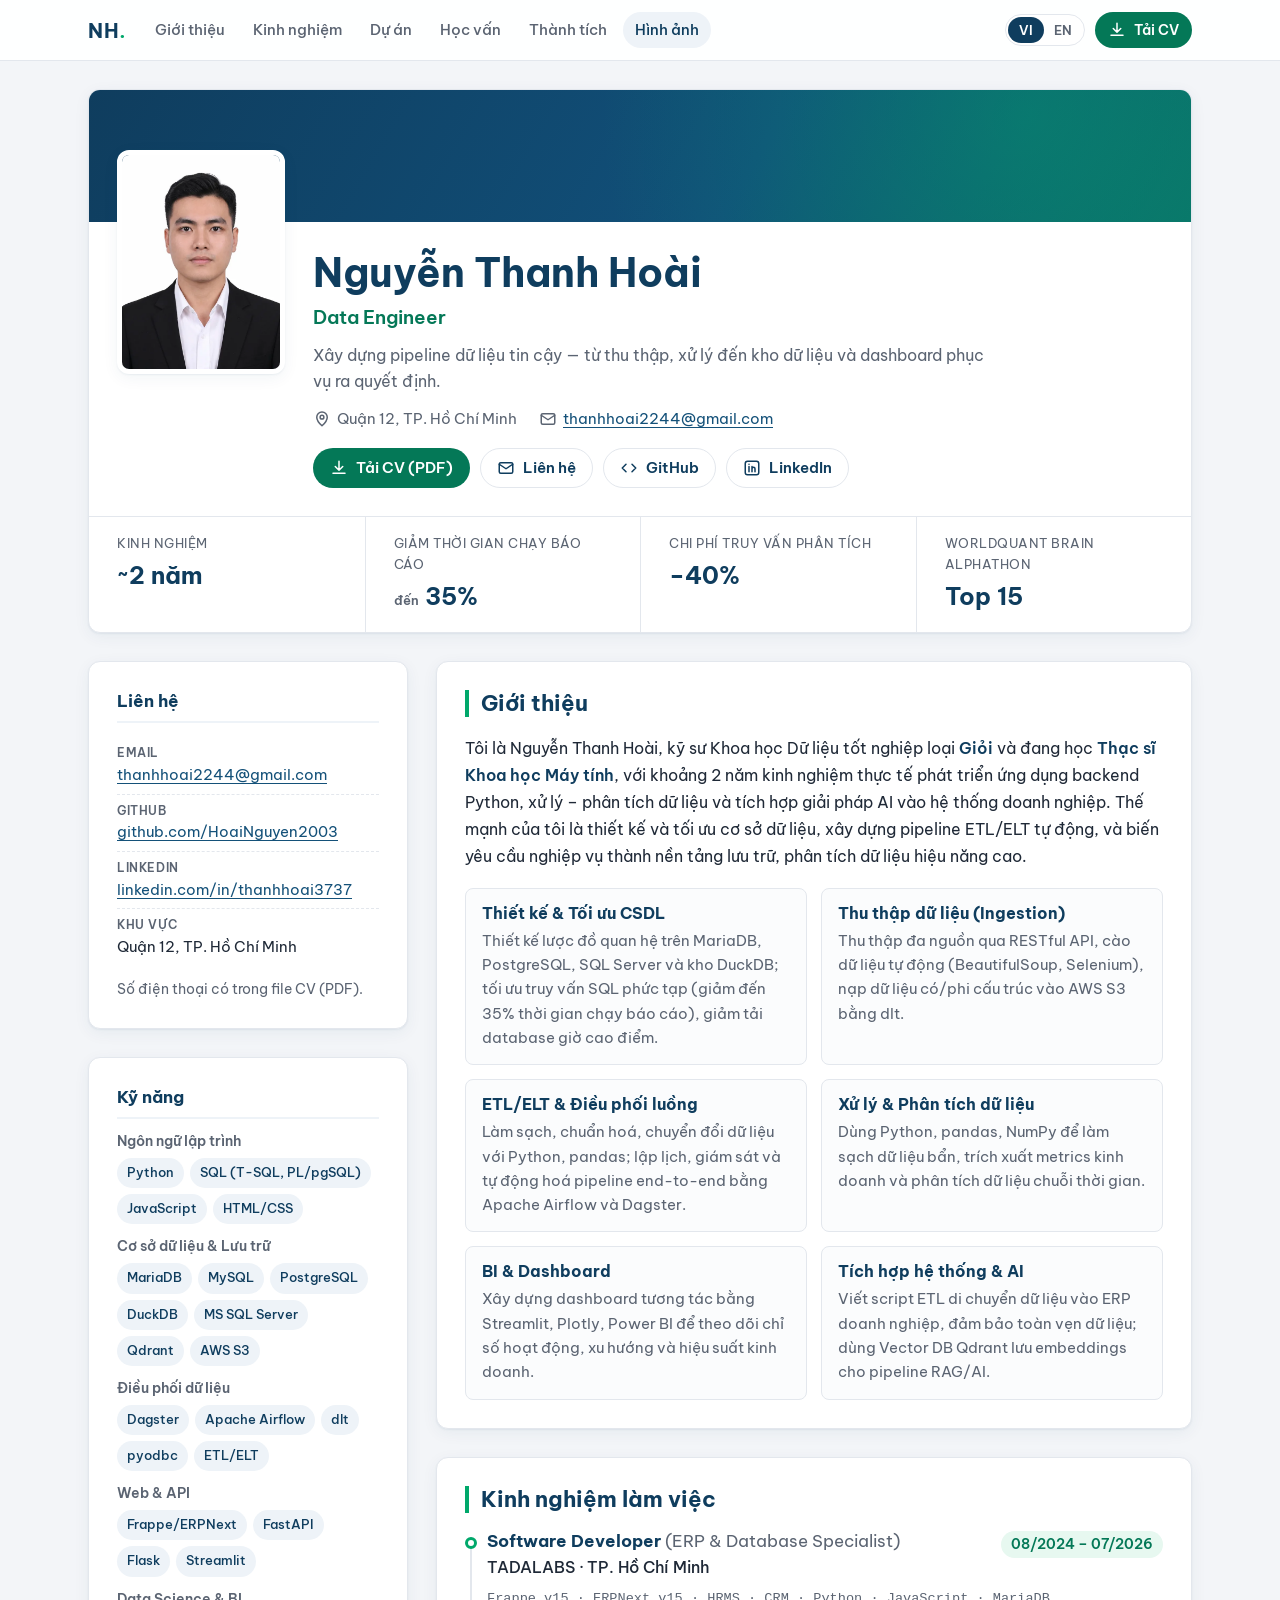
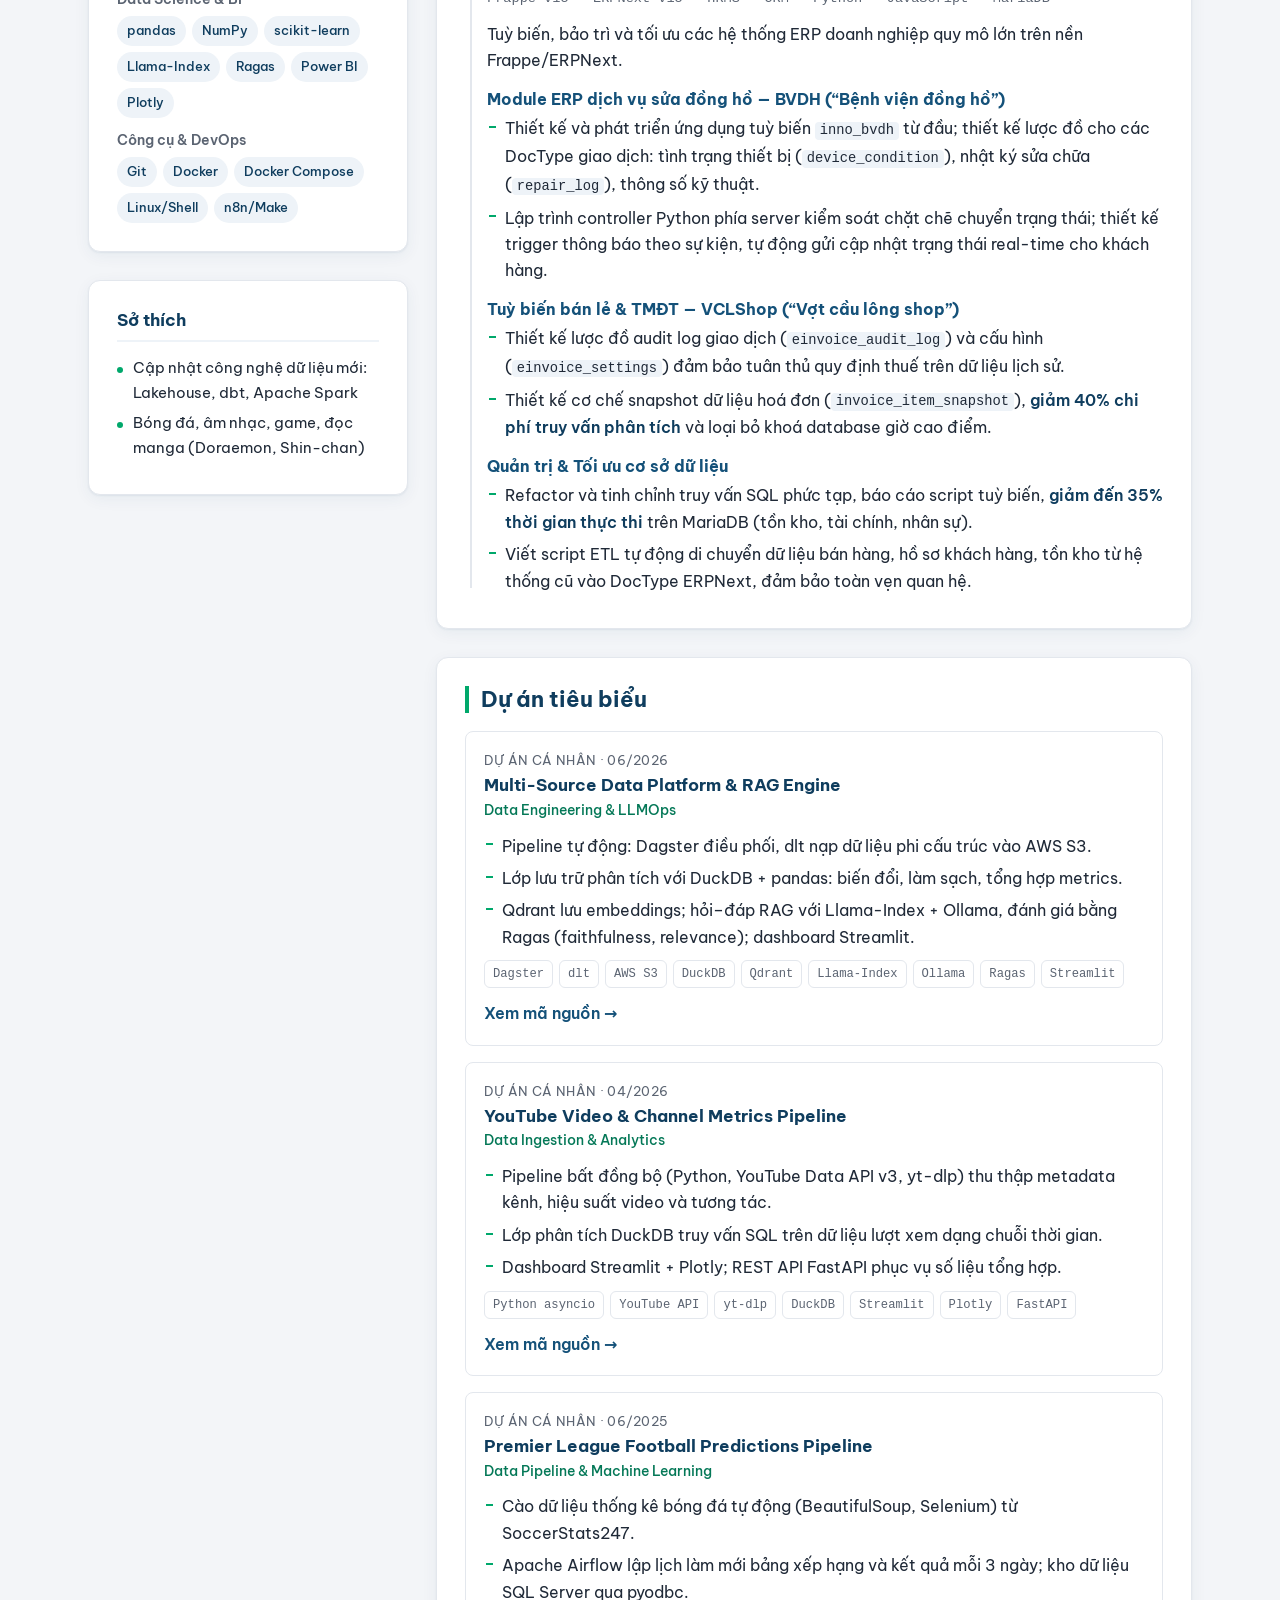
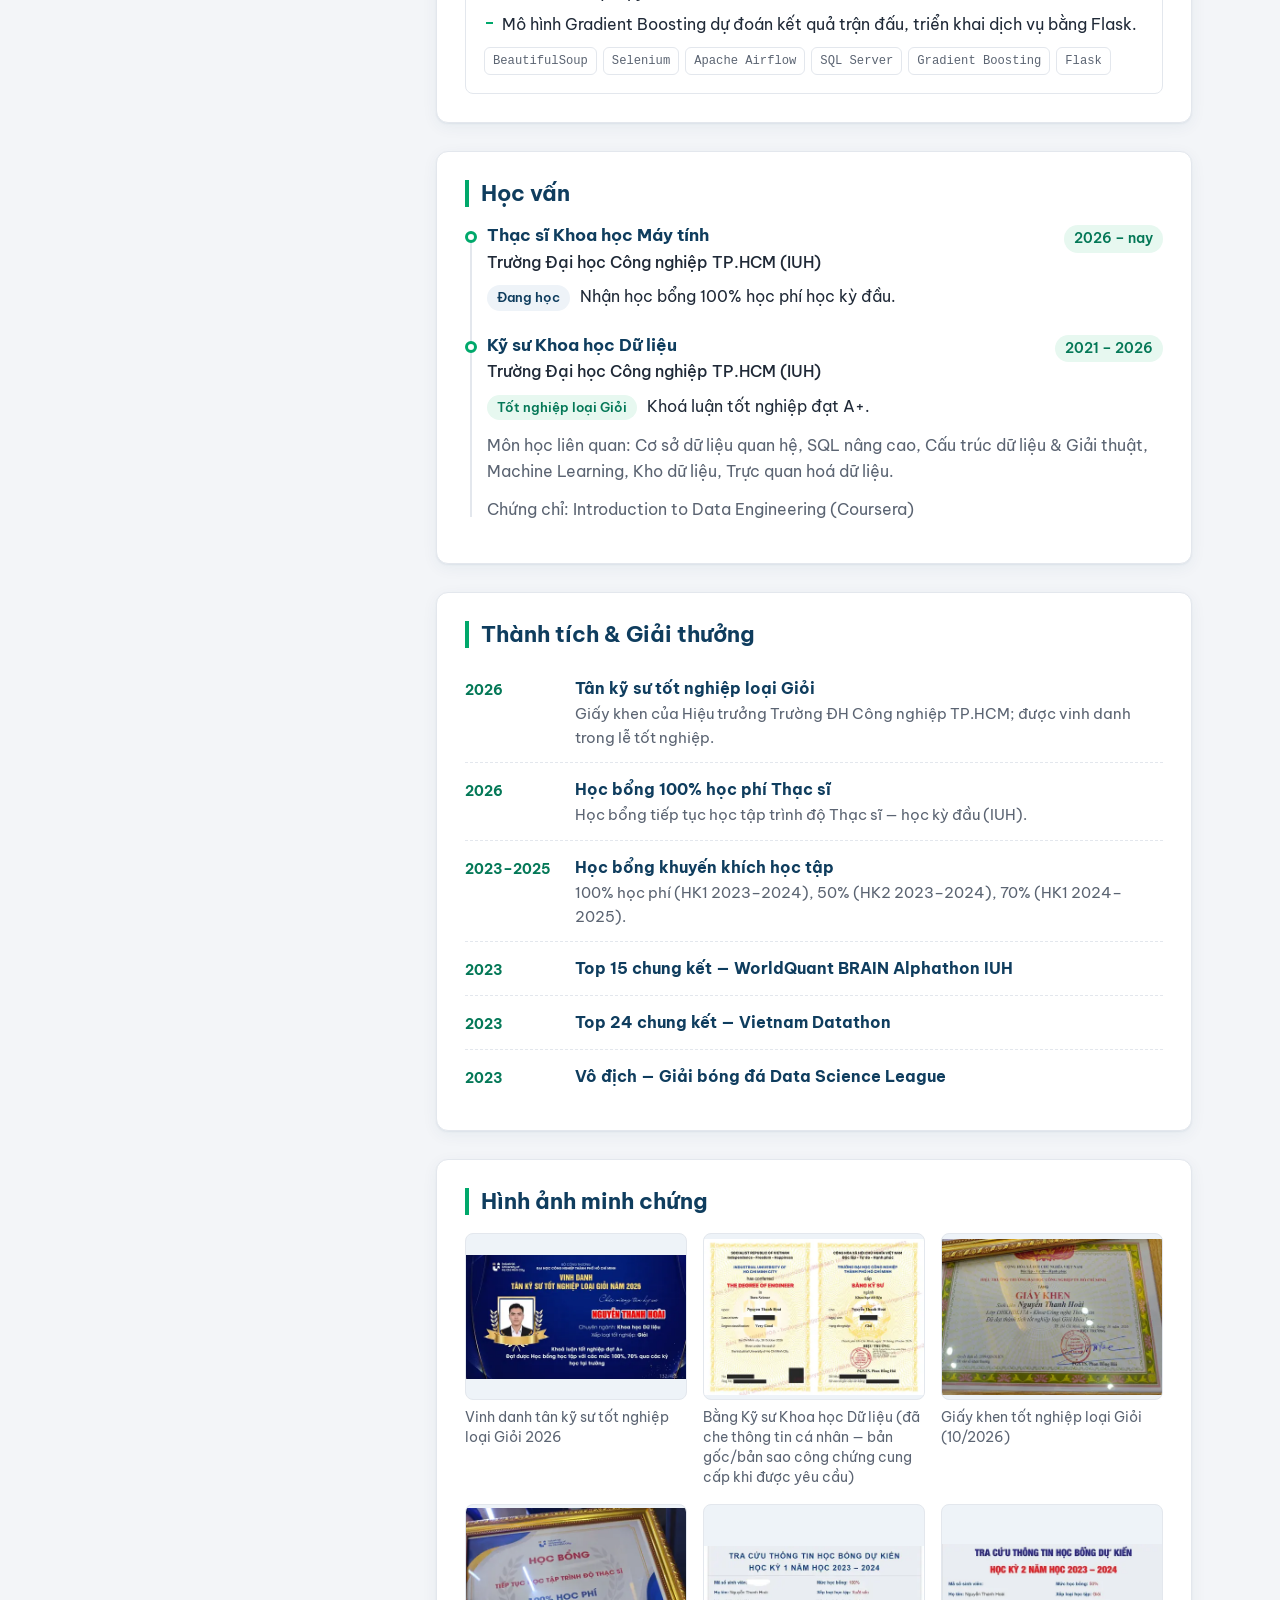
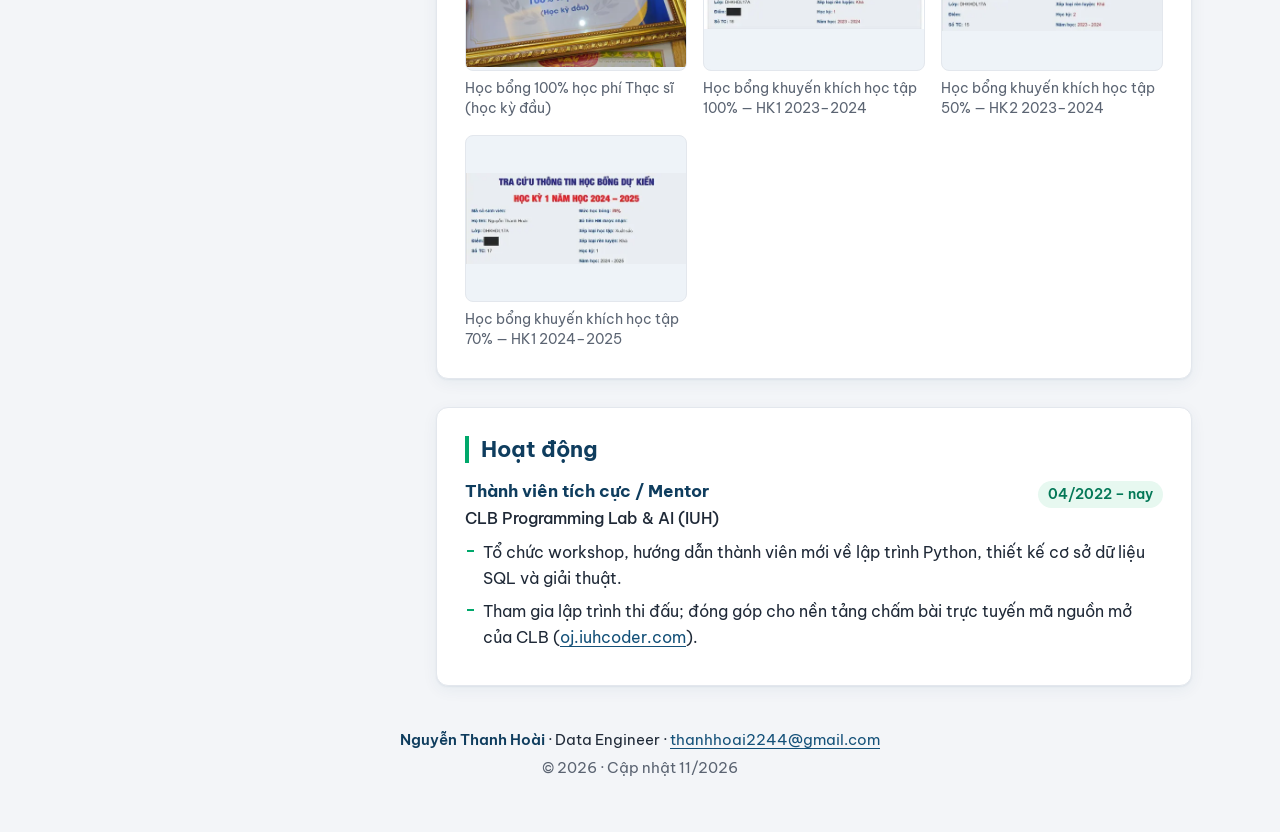
==== commit b4745102: "feat: remove open-to-work status, add 3 scholarship screenshots to gallery Screenshots cropped to ti" ====
--- a/index.html
+++ b/index.html
@@ -14,17 +14,17 @@
     })();
   </script>
   <title>Nguyễn Thanh Hoài — Data Engineer | CV</title>
-  <meta name="description" content="Nguyễn Thanh Hoài — Data Engineer (~2 năm kinh nghiệm): Python, SQL, ETL/ELT, Airflow, Dagster, DuckDB. Kỹ sư Khoa học Dữ liệu loại Giỏi, đang học Thạc sĩ KHMT. Open to work.">
+  <meta name="description" content="Nguyễn Thanh Hoài — Data Engineer (~2 năm kinh nghiệm): Python, SQL, ETL/ELT, Airflow, Dagster, DuckDB. Kỹ sư Khoa học Dữ liệu loại Giỏi, đang học Thạc sĩ KHMT.">
   <meta name="author" content="Nguyễn Thanh Hoài">
   <meta name="theme-color" content="#0f3d5e">
-  <link rel="canonical" href="https://hoainguyen2003.github.io/">
+  <link rel="canonical" href="https://hoainguyen2003.github.io/hoainguyen-data/">
   <link rel="icon" href="favicon.svg" type="image/svg+xml">
 
   <meta property="og:type" content="profile">
   <meta property="og:title" content="Nguyễn Thanh Hoài — Data Engineer">
-  <meta property="og:description" content="Data Engineer · Python · SQL · ETL/ELT · Airflow · Dagster · Open to work">
-  <meta property="og:url" content="https://hoainguyen2003.github.io/">
-  <meta property="og:image" content="https://hoainguyen2003.github.io/assets/img/og-image.jpg">
+  <meta property="og:description" content="Data Engineer · Python · SQL · ETL/ELT · Airflow · Dagster">
+  <meta property="og:url" content="https://hoainguyen2003.github.io/hoainguyen-data/">
+  <meta property="og:image" content="https://hoainguyen2003.github.io/hoainguyen-data/assets/img/og-image.jpg">
   <meta property="og:image:width" content="1200">
   <meta property="og:image:height" content="630">
   <meta property="og:locale" content="vi_VN">
@@ -44,8 +44,8 @@
     "name": "Nguyễn Thanh Hoài",
     "alternateName": "Nguyen Thanh Hoai",
     "jobTitle": "Data Engineer",
-    "url": "https://hoainguyen2003.github.io/",
-    "image": "https://hoainguyen2003.github.io/assets/img/avatar.jpg",
+    "url": "https://hoainguyen2003.github.io/hoainguyen-data/",
+    "image": "https://hoainguyen2003.github.io/hoainguyen-data/assets/img/avatar.jpg",
     "email": "mailto:thanhhoai2244@gmail.com",
     "address": { "@type": "PostalAddress", "addressLocality": "Ho Chi Minh City", "addressCountry": "VN" },
     "alumniOf": { "@type": "CollegeOrUniversity", "name": "Industrial University of Ho Chi Minh City (IUH)" },
@@ -92,7 +92,6 @@
                alt="Ảnh chân dung Nguyễn Thanh Hoài" data-alt-vi="Ảnh chân dung Nguyễn Thanh Hoài" data-alt-en="Portrait of Nguyen Thanh Hoai">
         </picture>
         <div class="hero__info">
-          <p class="badge badge--open"><span class="badge__pulse" aria-hidden="true"></span><span lang="vi">Đang tìm việc</span><span lang="en">Open to work</span></p>
           <h1 id="hero-name"><span lang="vi">Nguyễn Thanh Hoài</span><span lang="en">Nguyen Thanh Hoai</span></h1>
           <p class="hero__title">Data Engineer</p>
           <p class="hero__tagline">
@@ -372,6 +371,33 @@
                 <figcaption><span lang="vi">Học bổng 100% học phí Thạc sĩ (học kỳ đầu)</span><span lang="en">100% Master's tuition scholarship (first semester)</span></figcaption>
               </figure>
             </li>
+            <li>
+              <figure class="gallery__item">
+                <a class="gallery__btn" href="assets/img/achievement-scholarship-2023-s1.webp">
+                  <img src="assets/img/thumbs/achievement-scholarship-2023-s1.webp" width="480" height="181" loading="lazy" decoding="async"
+                       alt="Kết quả tra cứu học bổng 100% học kỳ 1 năm học 2023–2024" data-alt-vi="Kết quả tra cứu học bổng 100% học kỳ 1 năm học 2023–2024" data-alt-en="Scholarship lookup result: 100%, semester 1, 2023–2024">
+                </a>
+                <figcaption><span lang="vi">Học bổng khuyến khích học tập 100% — HK1 2023–2024</span><span lang="en">Academic merit scholarship 100% — Semester 1, 2023–2024</span></figcaption>
+              </figure>
+            </li>
+            <li>
+              <figure class="gallery__item">
+                <a class="gallery__btn" href="assets/img/achievement-scholarship-2023-s2.webp">
+                  <img src="assets/img/thumbs/achievement-scholarship-2023-s2.webp" width="480" height="190" loading="lazy" decoding="async"
+                       alt="Kết quả tra cứu học bổng 50% học kỳ 2 năm học 2023–2024" data-alt-vi="Kết quả tra cứu học bổng 50% học kỳ 2 năm học 2023–2024" data-alt-en="Scholarship lookup result: 50%, semester 2, 2023–2024">
+                </a>
+                <figcaption><span lang="vi">Học bổng khuyến khích học tập 50% — HK2 2023–2024</span><span lang="en">Academic merit scholarship 50% — Semester 2, 2023–2024</span></figcaption>
+              </figure>
+            </li>
+            <li>
+              <figure class="gallery__item">
+                <a class="gallery__btn" href="assets/img/achievement-scholarship-2024-s1.webp">
+                  <img src="assets/img/thumbs/achievement-scholarship-2024-s1.webp" width="480" height="199" loading="lazy" decoding="async"
+                       alt="Kết quả tra cứu học bổng 70% học kỳ 1 năm học 2024–2025" data-alt-vi="Kết quả tra cứu học bổng 70% học kỳ 1 năm học 2024–2025" data-alt-en="Scholarship lookup result: 70%, semester 1, 2024–2025">
+                </a>
+                <figcaption><span lang="vi">Học bổng khuyến khích học tập 70% — HK1 2024–2025</span><span lang="en">Academic merit scholarship 70% — Semester 1, 2024–2025</span></figcaption>
+              </figure>
+            </li>
           </ul>
         </section>
 
@@ -398,7 +424,6 @@
         <section class="card" aria-labelledby="contact-h">
           <h2 class="card__title" id="contact-h"><span lang="vi">Liên hệ</span><span lang="en">Contact</span></h2>
           <ul class="contact-list">
-            <li><span class="contact-list__label"><span lang="vi">Trạng thái</span><span lang="en">Status</span></span><span class="status-open"><span lang="vi">Đang tìm việc — sẵn sàng nhận vị trí Data Engineer</span><span lang="en">Open to work — available for Data Engineer roles</span></span></li>
             <li><span class="contact-list__label">Email</span><a href="mailto:thanhhoai2244@gmail.com">thanhhoai2244@gmail.com</a></li>
             <li><span class="contact-list__label">GitHub</span><a href="https://github.com/HoaiNguyen2003" target="_blank" rel="noopener">github.com/HoaiNguyen2003</a></li>
             <li><span class="contact-list__label">LinkedIn</span><a href="https://www.linkedin.com/in/thanhhoai3737" target="_blank" rel="noopener">linkedin.com/in/thanhhoai3737</a></li>
--- a/assets/css/style.css
+++ b/assets/css/style.css
@@ -124,7 +124,7 @@
   border: 5px solid var(--c-surface); border-radius: var(--radius); box-shadow: var(--shadow);
   background: var(--c-chip);
 }
-.hero__info { padding-top: 18px; min-width: 0; }
+.hero__info { padding-top: 26px; min-width: 0; }
 .hero h1 { font-size: clamp(1.8rem, 3.6vw, 2.5rem); font-weight: 700; }
 .hero__title { font-size: 1.2rem; font-weight: 600; color: var(--c-accent-ink); margin: 4px 0 8px; }
 .hero__tagline { color: var(--c-muted); max-width: 62ch; }
@@ -132,13 +132,6 @@
 .hero__meta li { display: inline-flex; align-items: center; gap: 6px; }
 .hero__actions { display: flex; flex-wrap: wrap; gap: 10px; }
 
-.badge {
-  display: inline-flex; align-items: center; gap: 8px; margin: 0 0 8px;
-  padding: 4px 12px; border-radius: 999px; font-size: .82rem; font-weight: 600;
-}
-.badge--open { background: #e7f8f0; color: var(--c-accent-ink); border: 1px solid #b7ebd3; }
-.badge__pulse { width: 8px; height: 8px; border-radius: 50%; background: var(--c-accent); box-shadow: 0 0 0 0 rgba(0, 168, 107, .6); animation: pulse 2s infinite; }
-@keyframes pulse { 70% { box-shadow: 0 0 0 8px rgba(0, 168, 107, 0); } 100% { box-shadow: 0 0 0 0 rgba(0, 168, 107, 0); } }
 
 .stats {
   display: grid; grid-template-columns: repeat(4, 1fr); margin: 0;
@@ -149,7 +142,6 @@
 .stat dt { font-size: .8rem; color: var(--c-muted); text-transform: uppercase; letter-spacing: .04em; }
 .stat dd { margin: 2px 0 0; font-size: 1.5rem; font-weight: 700; color: var(--c-primary); }
 .stat dd small { font-size: .55em; font-weight: 600; color: var(--c-muted); }
-.status-open { color: var(--c-accent-ink); font-weight: 600; }
 
 /* 6. Layout */
 .layout { display: grid; grid-template-columns: 320px minmax(0, 1fr); gap: var(--space); margin-top: var(--space); align-items: start; }
@@ -301,7 +293,7 @@
   :root { --space: 10px; --shadow: none; }
   html { font-size: 11px; }
   body { background: #fff; font-size: 10.5px; line-height: 1.45; color: #000; }
-  .topbar, .skip-link, .hero__actions, .hero__cover, #gallery, .lightbox, .note, .badge__pulse, .project__link,
+  .topbar, .skip-link, .hero__actions, .hero__cover, #gallery, .lightbox, .note, .project__link,
   .competencies, .sidebar .card:last-child, .tags, .project__kind, .hero__tagline { display: none !important; }
   h2, h3, h4 { break-after: avoid; }
   .contact-list li { font-size: 10px; }
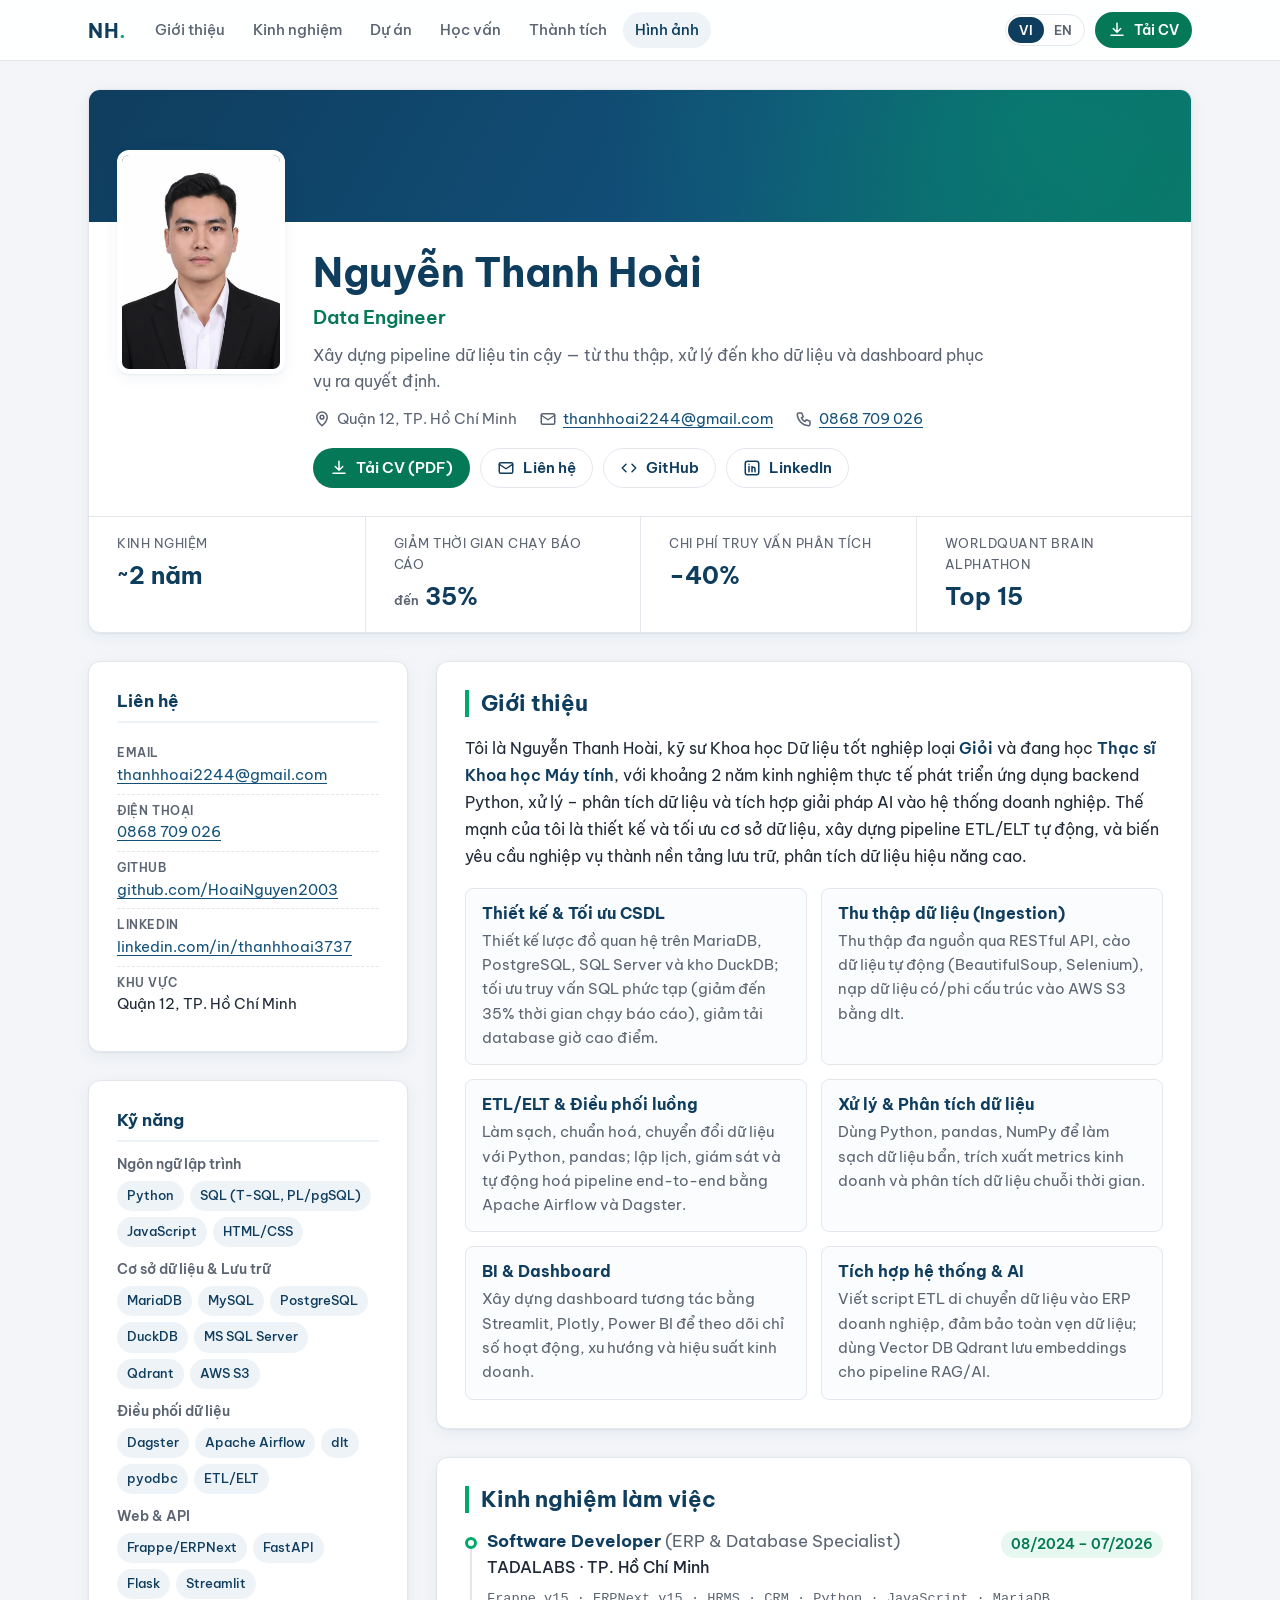
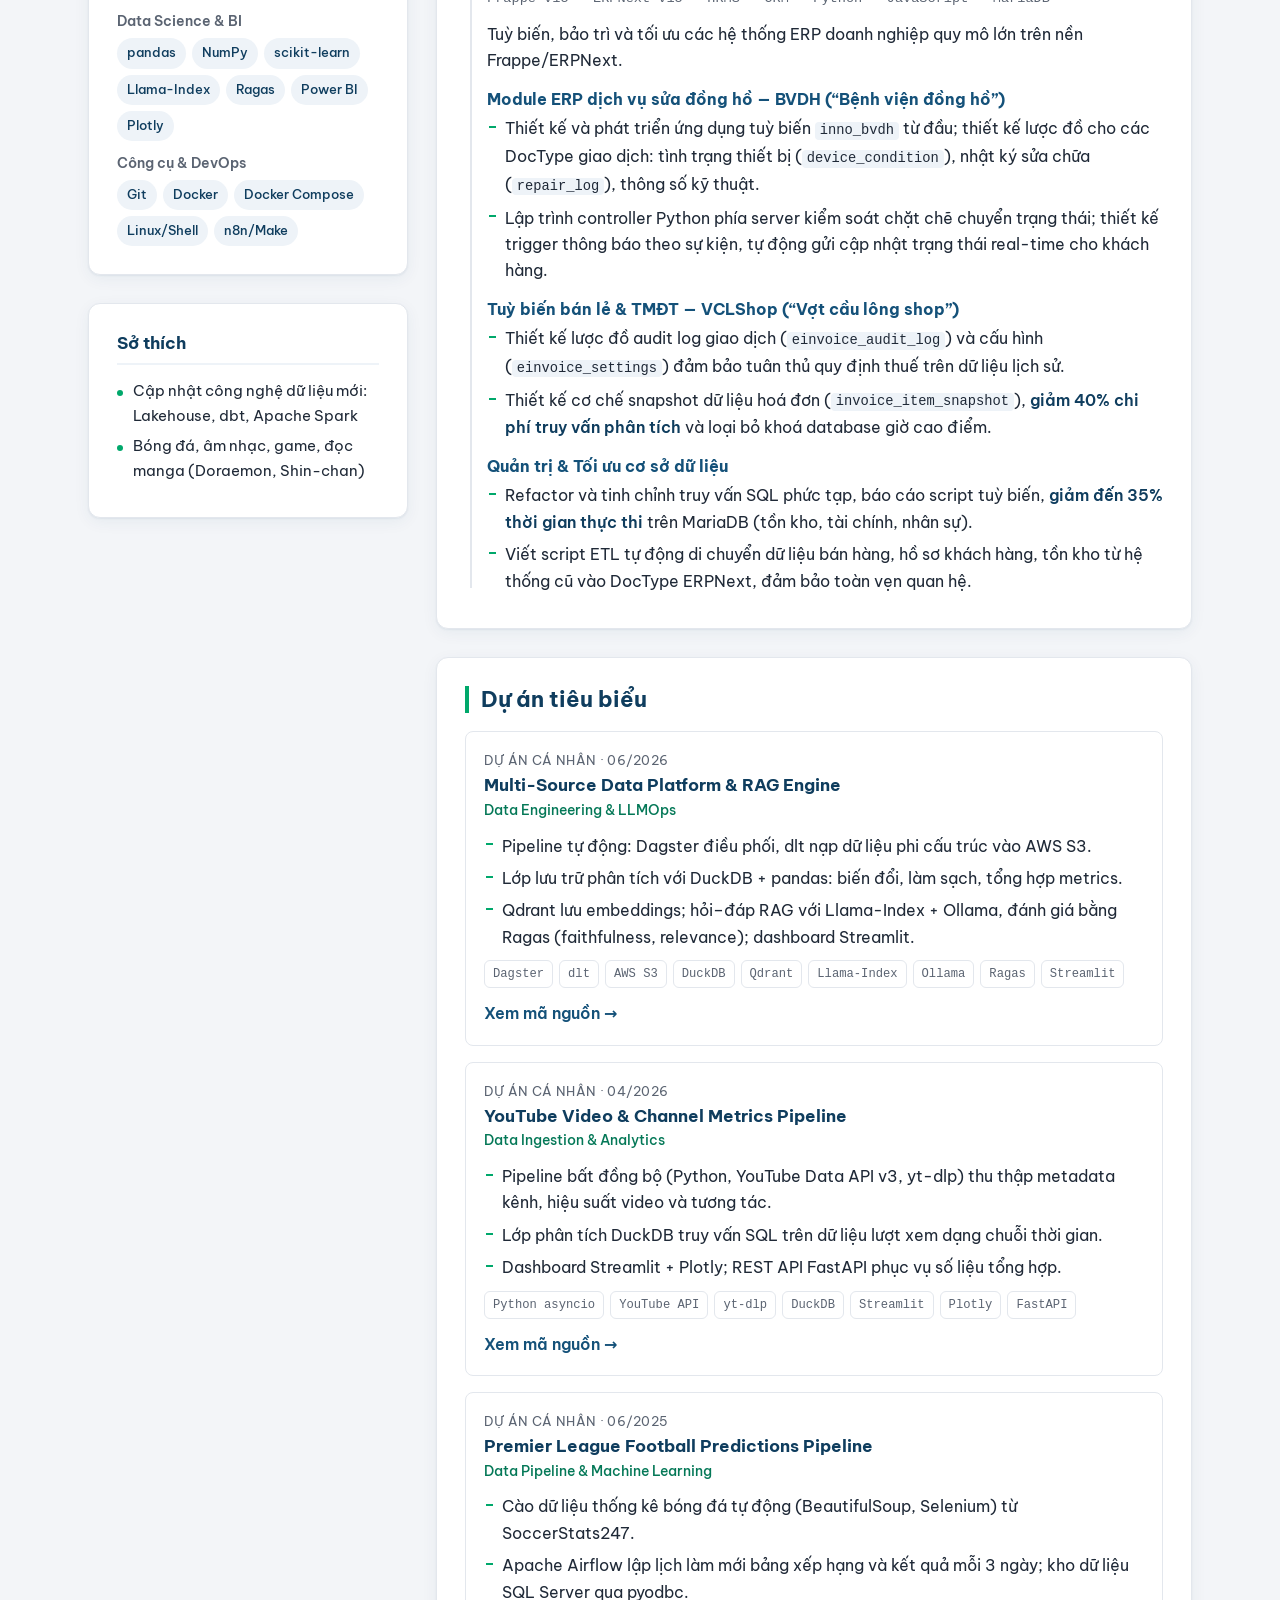
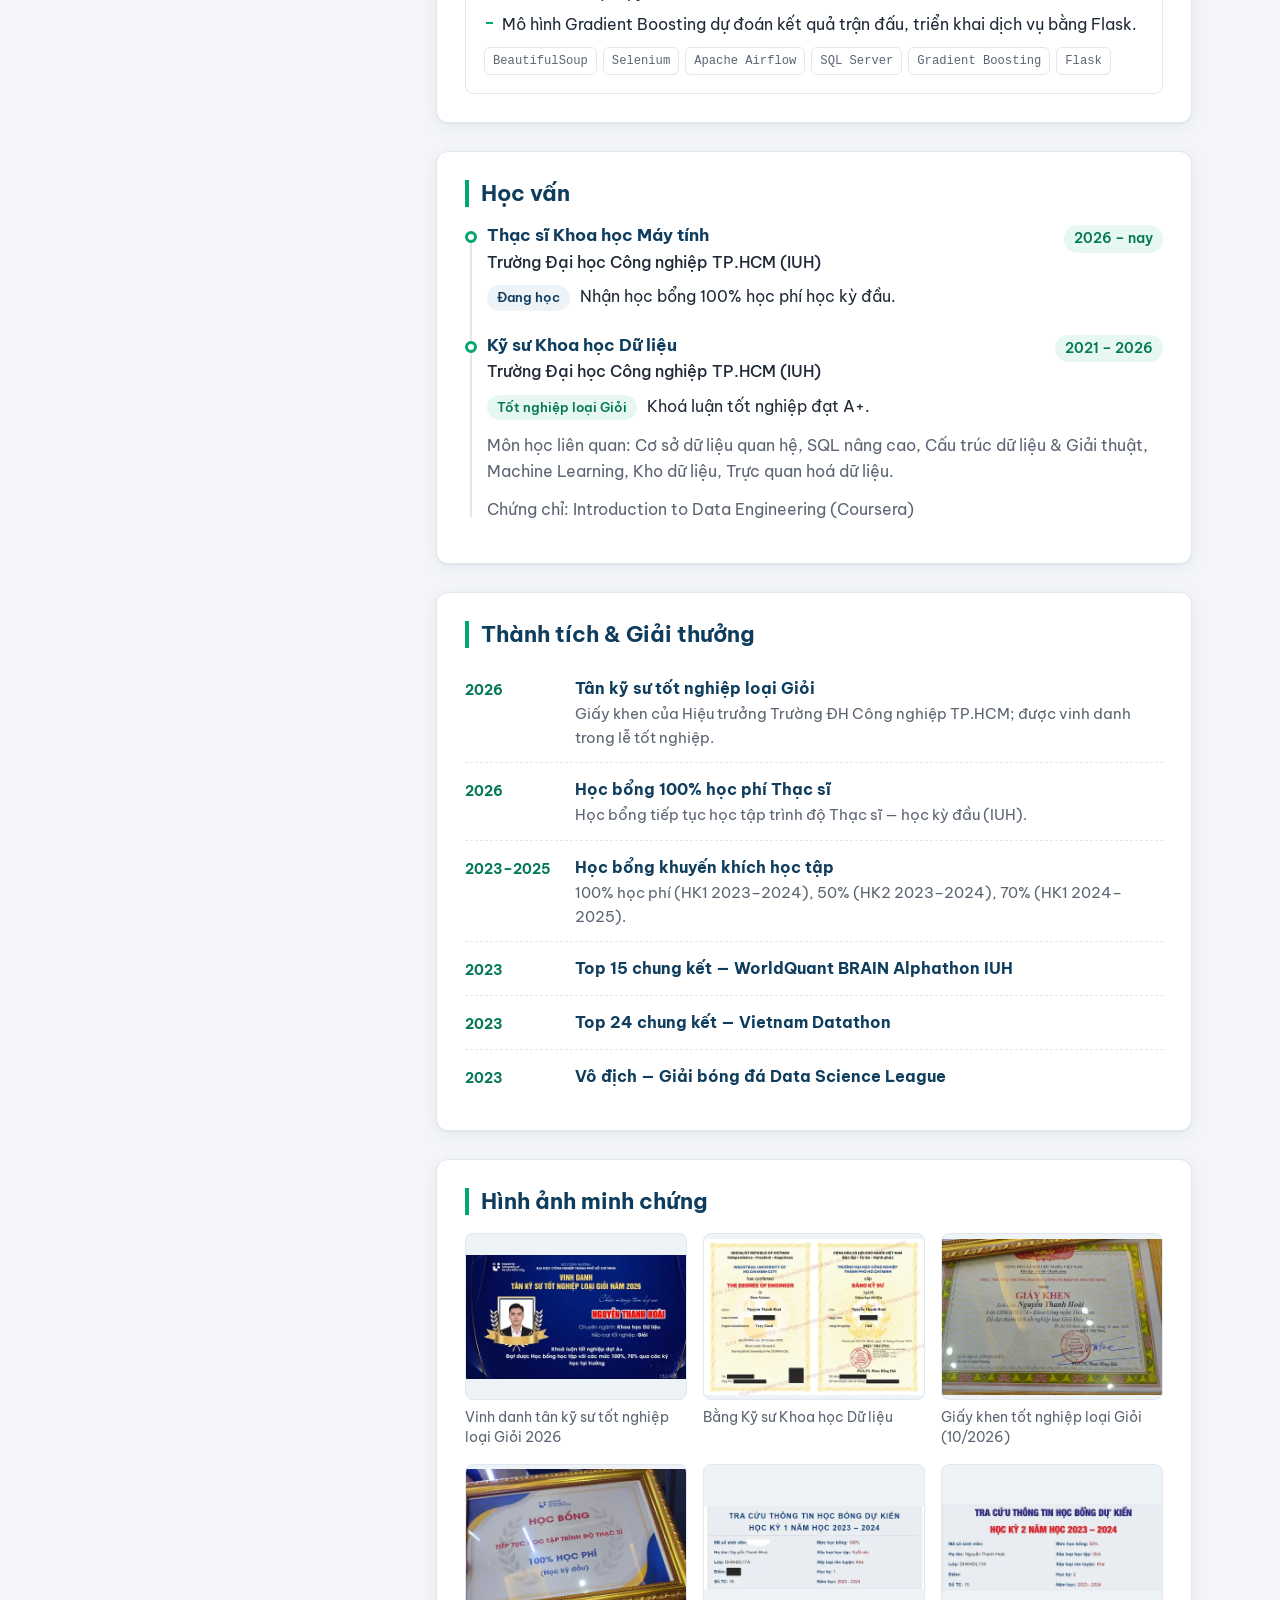
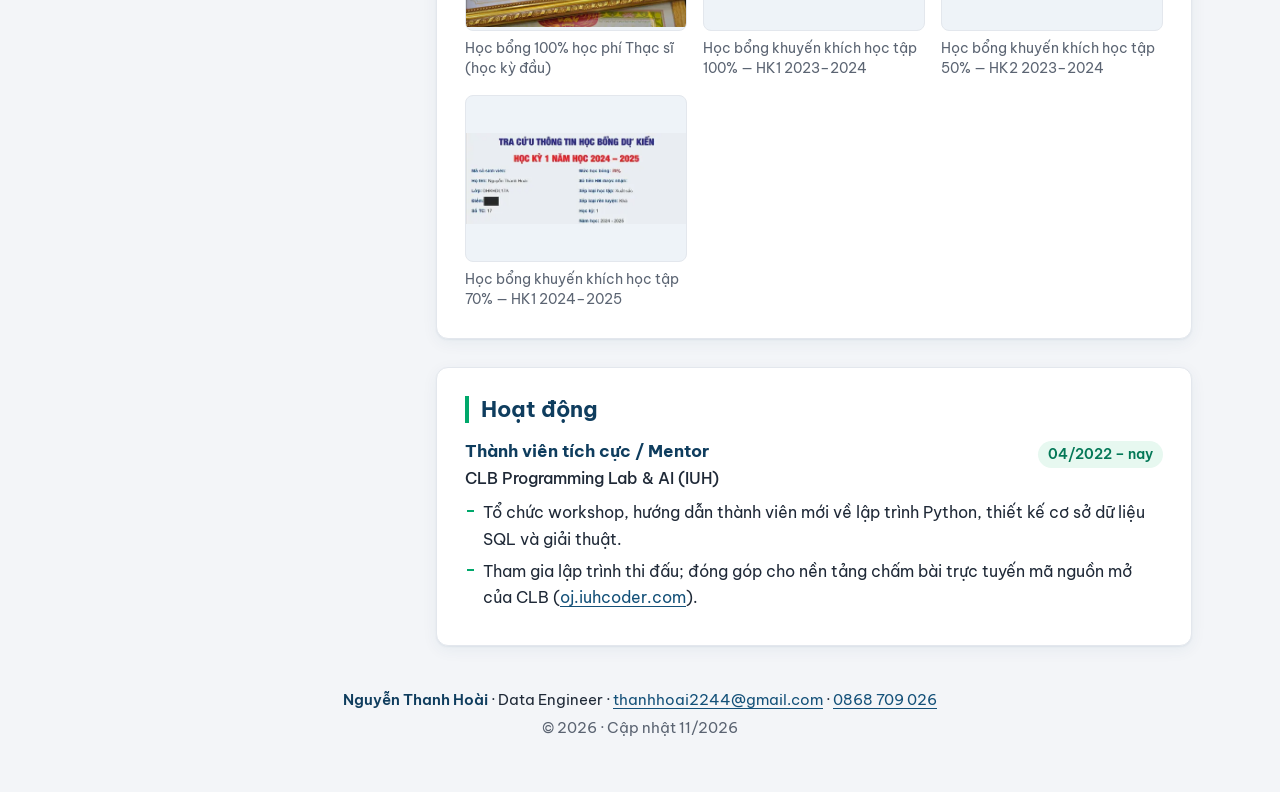
==== commit 78d192a0: "feat: show phone number; simplify diploma caption; add update guide to README" ====
--- a/index.html
+++ b/index.html
@@ -47,6 +47,7 @@
     "url": "https://hoainguyen2003.github.io/hoainguyen-data/",
     "image": "https://hoainguyen2003.github.io/hoainguyen-data/assets/img/avatar.jpg",
     "email": "mailto:thanhhoai2244@gmail.com",
+    "telephone": "+84 868 709 026",
     "address": { "@type": "PostalAddress", "addressLocality": "Ho Chi Minh City", "addressCountry": "VN" },
     "alumniOf": { "@type": "CollegeOrUniversity", "name": "Industrial University of Ho Chi Minh City (IUH)" },
     "knowsAbout": ["Data Engineering", "ETL/ELT", "SQL", "Python", "Apache Airflow", "Dagster", "DuckDB", "PostgreSQL", "MariaDB", "RAG"],
@@ -107,6 +108,10 @@
               <svg aria-hidden="true" viewBox="0 0 24 24"><rect x="3" y="5" width="18" height="14" rx="2"/><path d="M3 7l9 6 9-6"/></svg>
               <a href="mailto:thanhhoai2244@gmail.com">thanhhoai2244@gmail.com</a>
             </li>
+            <li>
+              <svg aria-hidden="true" viewBox="0 0 24 24"><path d="M5 4h4l2 5-2.5 1.5a11 11 0 0 0 5 5L15 13l5 2v4a2 2 0 0 1-2 2A16 16 0 0 1 3 6a2 2 0 0 1 2-2"/></svg>
+              <a href="tel:+84868709026"><span lang="vi">0868 709 026</span><span lang="en">+84 868 709 026</span></a>
+            </li>
           </ul>
           <div class="hero__actions">
             <a class="btn btn--primary" href="assets/files/NguyenThanhHoai-DataEngineer-CV.pdf" download>
@@ -350,7 +355,7 @@
                   <img src="assets/img/thumbs/achievement-diploma.webp" width="480" height="339" loading="lazy" decoding="async"
                        alt="Bằng kỹ sư Khoa học Dữ liệu, đã che thông tin cá nhân" data-alt-vi="Bằng kỹ sư Khoa học Dữ liệu, đã che thông tin cá nhân" data-alt-en="Engineer's degree in Data Science, personal details redacted">
                 </a>
-                <figcaption><span lang="vi">Bằng Kỹ sư Khoa học Dữ liệu (đã che thông tin cá nhân — bản gốc/bản sao công chứng cung cấp khi được yêu cầu)</span><span lang="en">Engineer's degree in Data Science (personal details redacted — original or certified copy available on request)</span></figcaption>
+                <figcaption><span lang="vi">Bằng Kỹ sư Khoa học Dữ liệu</span><span lang="en">Engineer's degree in Data Science</span></figcaption>
               </figure>
             </li>
             <li>
@@ -425,11 +430,11 @@
           <h2 class="card__title" id="contact-h"><span lang="vi">Liên hệ</span><span lang="en">Contact</span></h2>
           <ul class="contact-list">
             <li><span class="contact-list__label">Email</span><a href="mailto:thanhhoai2244@gmail.com">thanhhoai2244@gmail.com</a></li>
+            <li><span class="contact-list__label"><span lang="vi">Điện thoại</span><span lang="en">Phone</span></span><a href="tel:+84868709026"><span lang="vi">0868 709 026</span><span lang="en">+84 868 709 026</span></a></li>
             <li><span class="contact-list__label">GitHub</span><a href="https://github.com/HoaiNguyen2003" target="_blank" rel="noopener">github.com/HoaiNguyen2003</a></li>
             <li><span class="contact-list__label">LinkedIn</span><a href="https://www.linkedin.com/in/thanhhoai3737" target="_blank" rel="noopener">linkedin.com/in/thanhhoai3737</a></li>
             <li><span class="contact-list__label"><span lang="vi">Khu vực</span><span lang="en">Location</span></span><span lang="vi">Quận 12, TP. Hồ Chí Minh</span><span lang="en">District 12, Ho Chi Minh City</span></li>
           </ul>
-          <p class="note"><span lang="vi">Số điện thoại có trong file CV (PDF).</span><span lang="en">Phone number is included in the CV (PDF).</span></p>
         </section>
 
         <section class="card" id="skills" aria-labelledby="skills-h">
@@ -471,7 +476,7 @@
     </div>
 
     <footer class="footer">
-      <p><strong><span lang="vi">Nguyễn Thanh Hoài</span><span lang="en">Nguyen Thanh Hoai</span></strong> · Data Engineer · <a href="mailto:thanhhoai2244@gmail.com">thanhhoai2244@gmail.com</a></p>
+      <p><strong><span lang="vi">Nguyễn Thanh Hoài</span><span lang="en">Nguyen Thanh Hoai</span></strong> · Data Engineer · <a href="mailto:thanhhoai2244@gmail.com">thanhhoai2244@gmail.com</a> · <a href="tel:+84868709026"><span lang="vi">0868 709 026</span><span lang="en">+84 868 709 026</span></a></p>
       <p class="muted">© <span data-year>2026</span> · <span lang="vi">Cập nhật 11/2026</span><span lang="en">Updated 11/2026</span></p>
     </footer>
   </div>
--- a/assets/css/style.css
+++ b/assets/css/style.css
@@ -159,7 +159,6 @@
 .contact-list li { display: grid; gap: 0; padding: 6px 0; border-bottom: 1px dashed var(--c-border); font-size: .93rem; overflow-wrap: anywhere; }
 .contact-list li:last-child { border-bottom: 0; }
 .contact-list__label { font-size: .75rem; font-weight: 600; color: var(--c-muted); text-transform: uppercase; letter-spacing: .05em; }
-.note { margin: 12px 0 0; font-size: .85rem; color: var(--c-muted); }
 .skill-group + .skill-group { margin-top: 14px; }
 .skill-group h3 { font-size: .85rem; color: var(--c-muted); font-weight: 600; margin-bottom: 8px; }
 .chips, .tags { display: flex; flex-wrap: wrap; gap: 6px; }
@@ -293,7 +292,7 @@
   :root { --space: 10px; --shadow: none; }
   html { font-size: 11px; }
   body { background: #fff; font-size: 10.5px; line-height: 1.45; color: #000; }
-  .topbar, .skip-link, .hero__actions, .hero__cover, #gallery, .lightbox, .note, .project__link,
+  .topbar, .skip-link, .hero__actions, .hero__cover, #gallery, .lightbox, .project__link,
   .competencies, .sidebar .card:last-child, .tags, .project__kind, .hero__tagline { display: none !important; }
   h2, h3, h4 { break-after: avoid; }
   .contact-list li { font-size: 10px; }
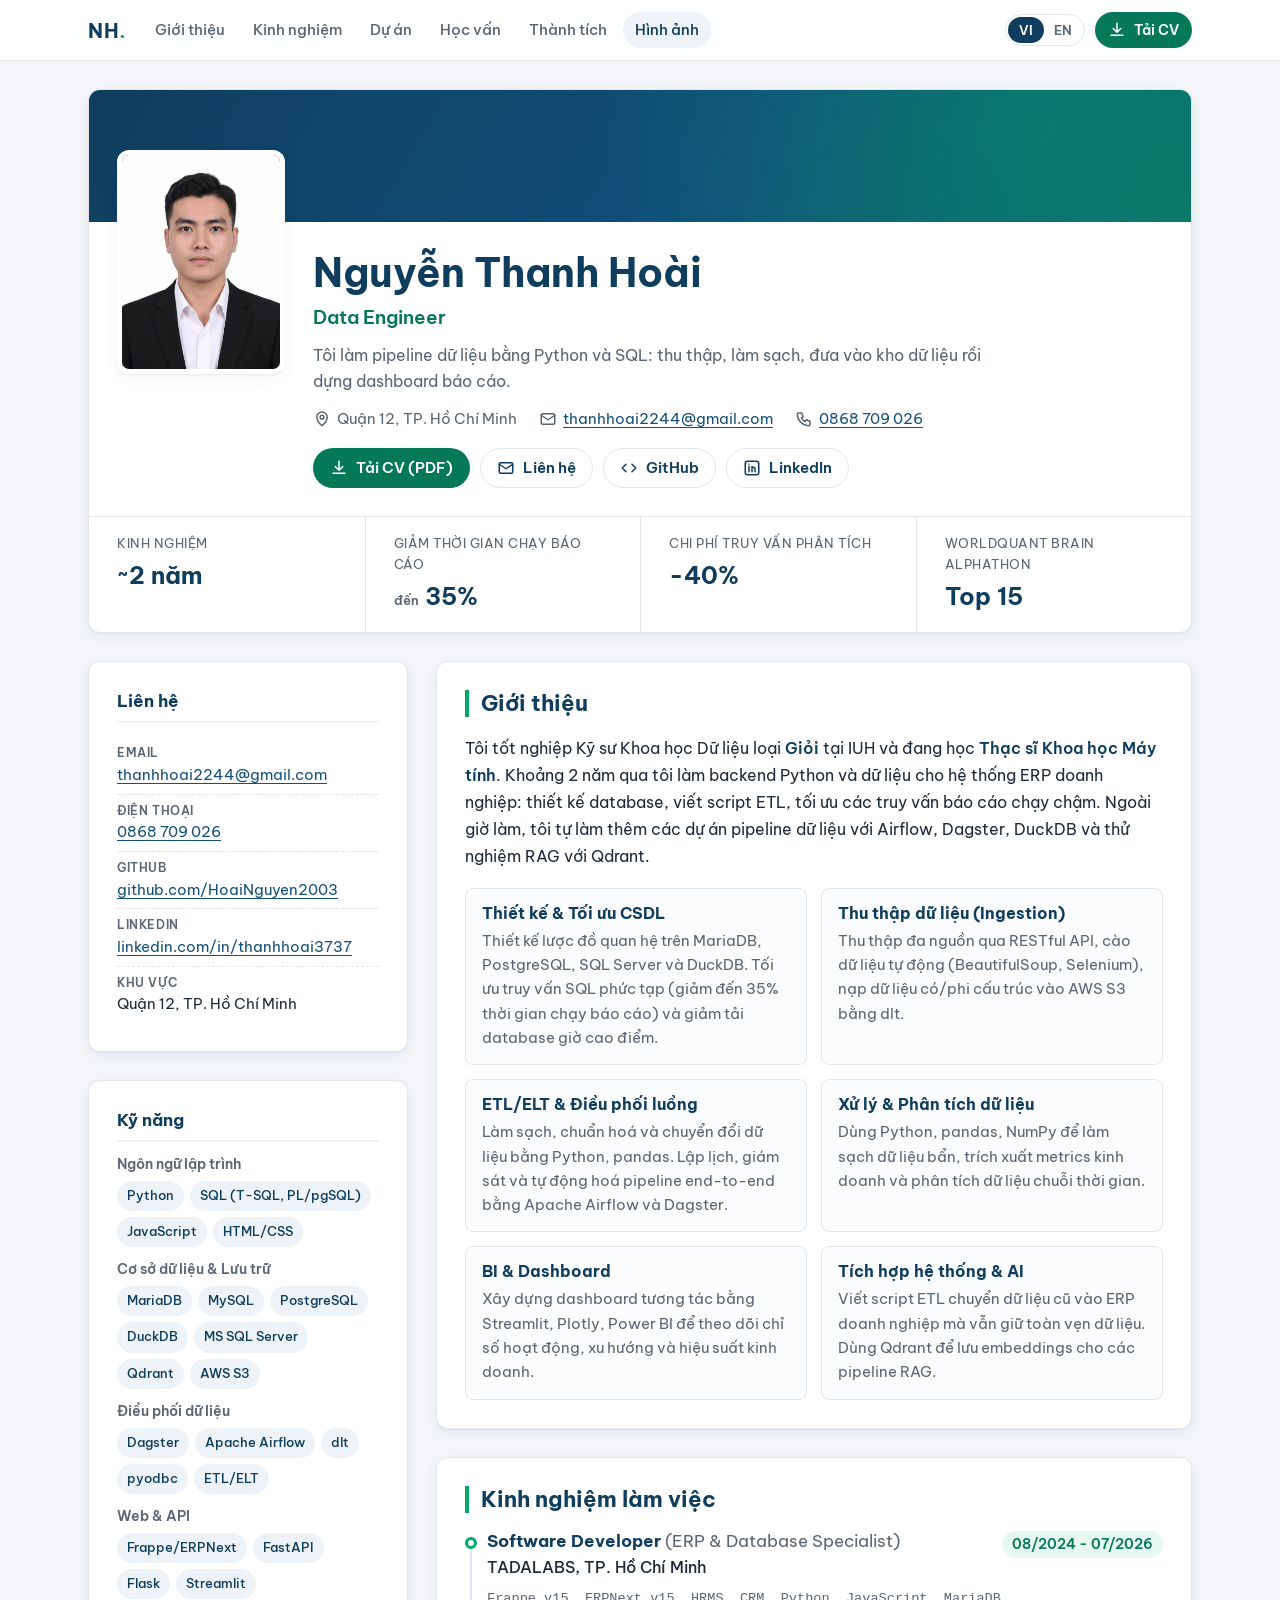
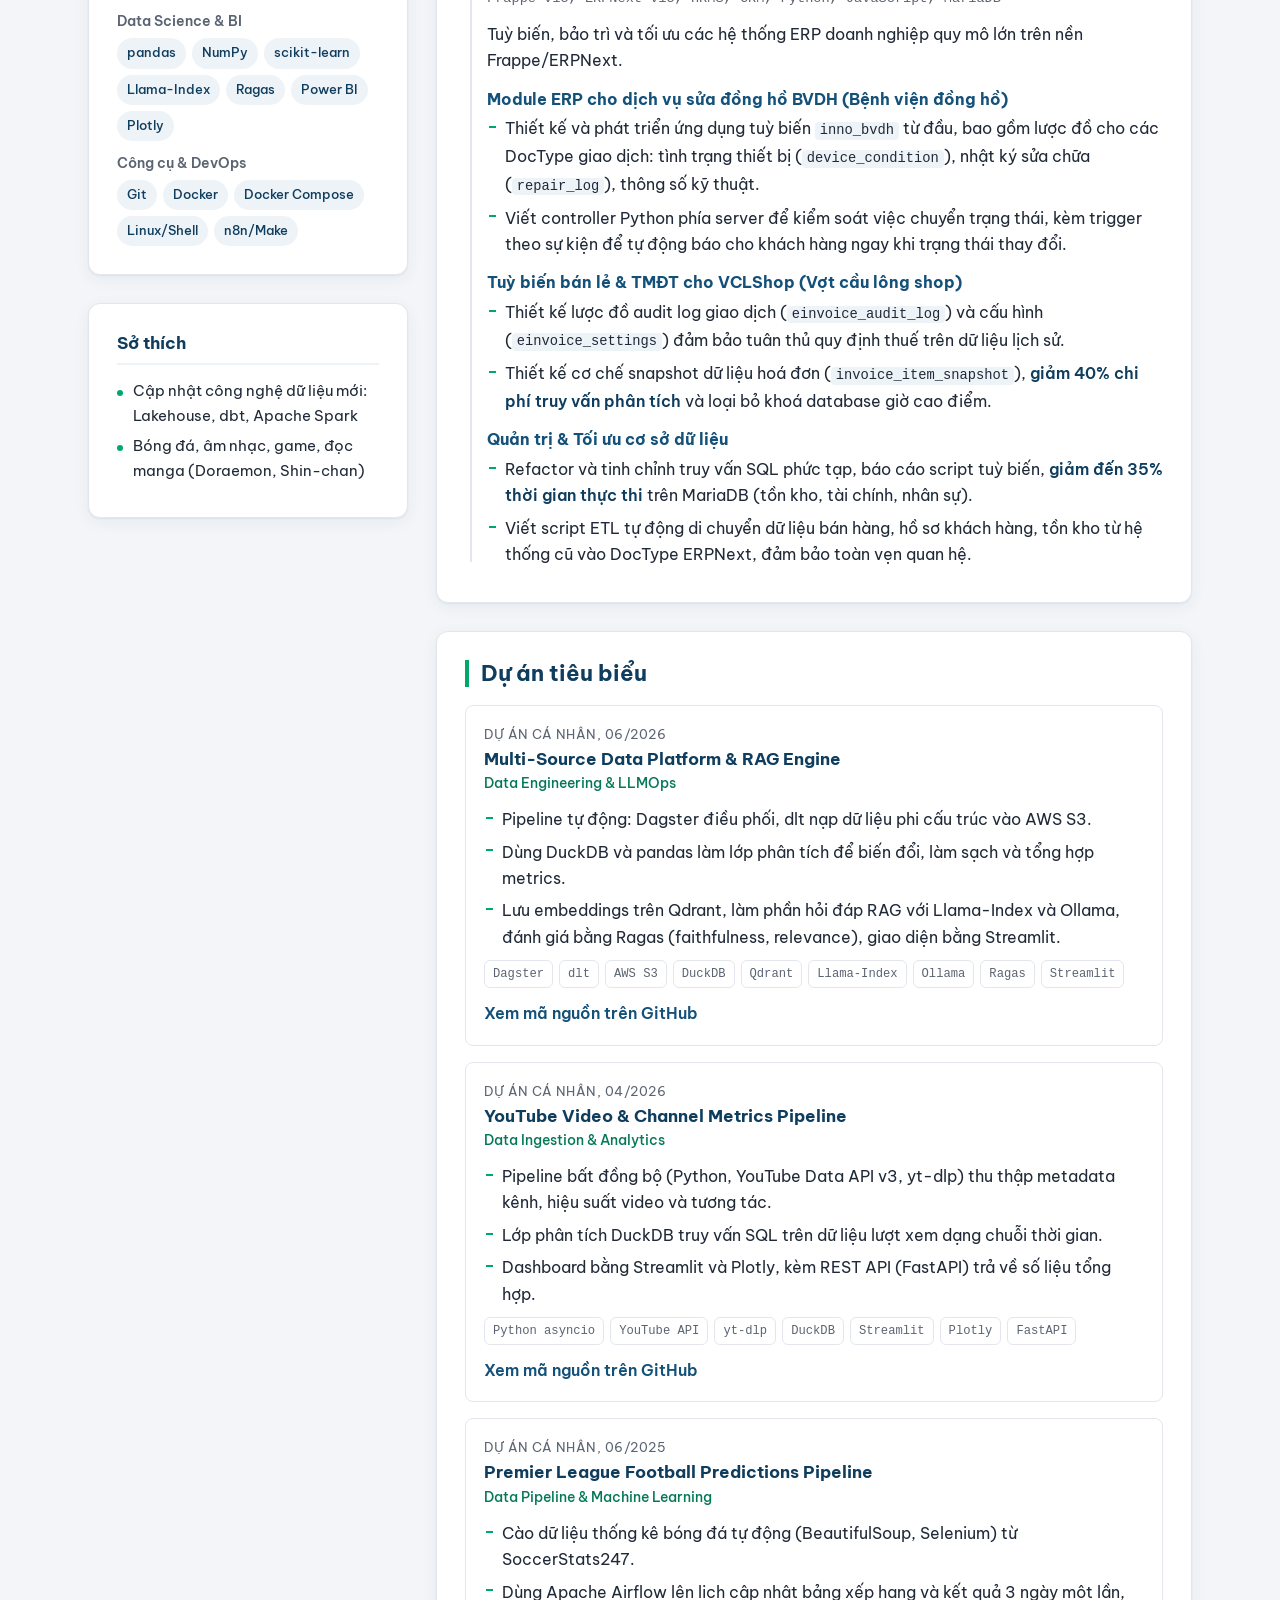
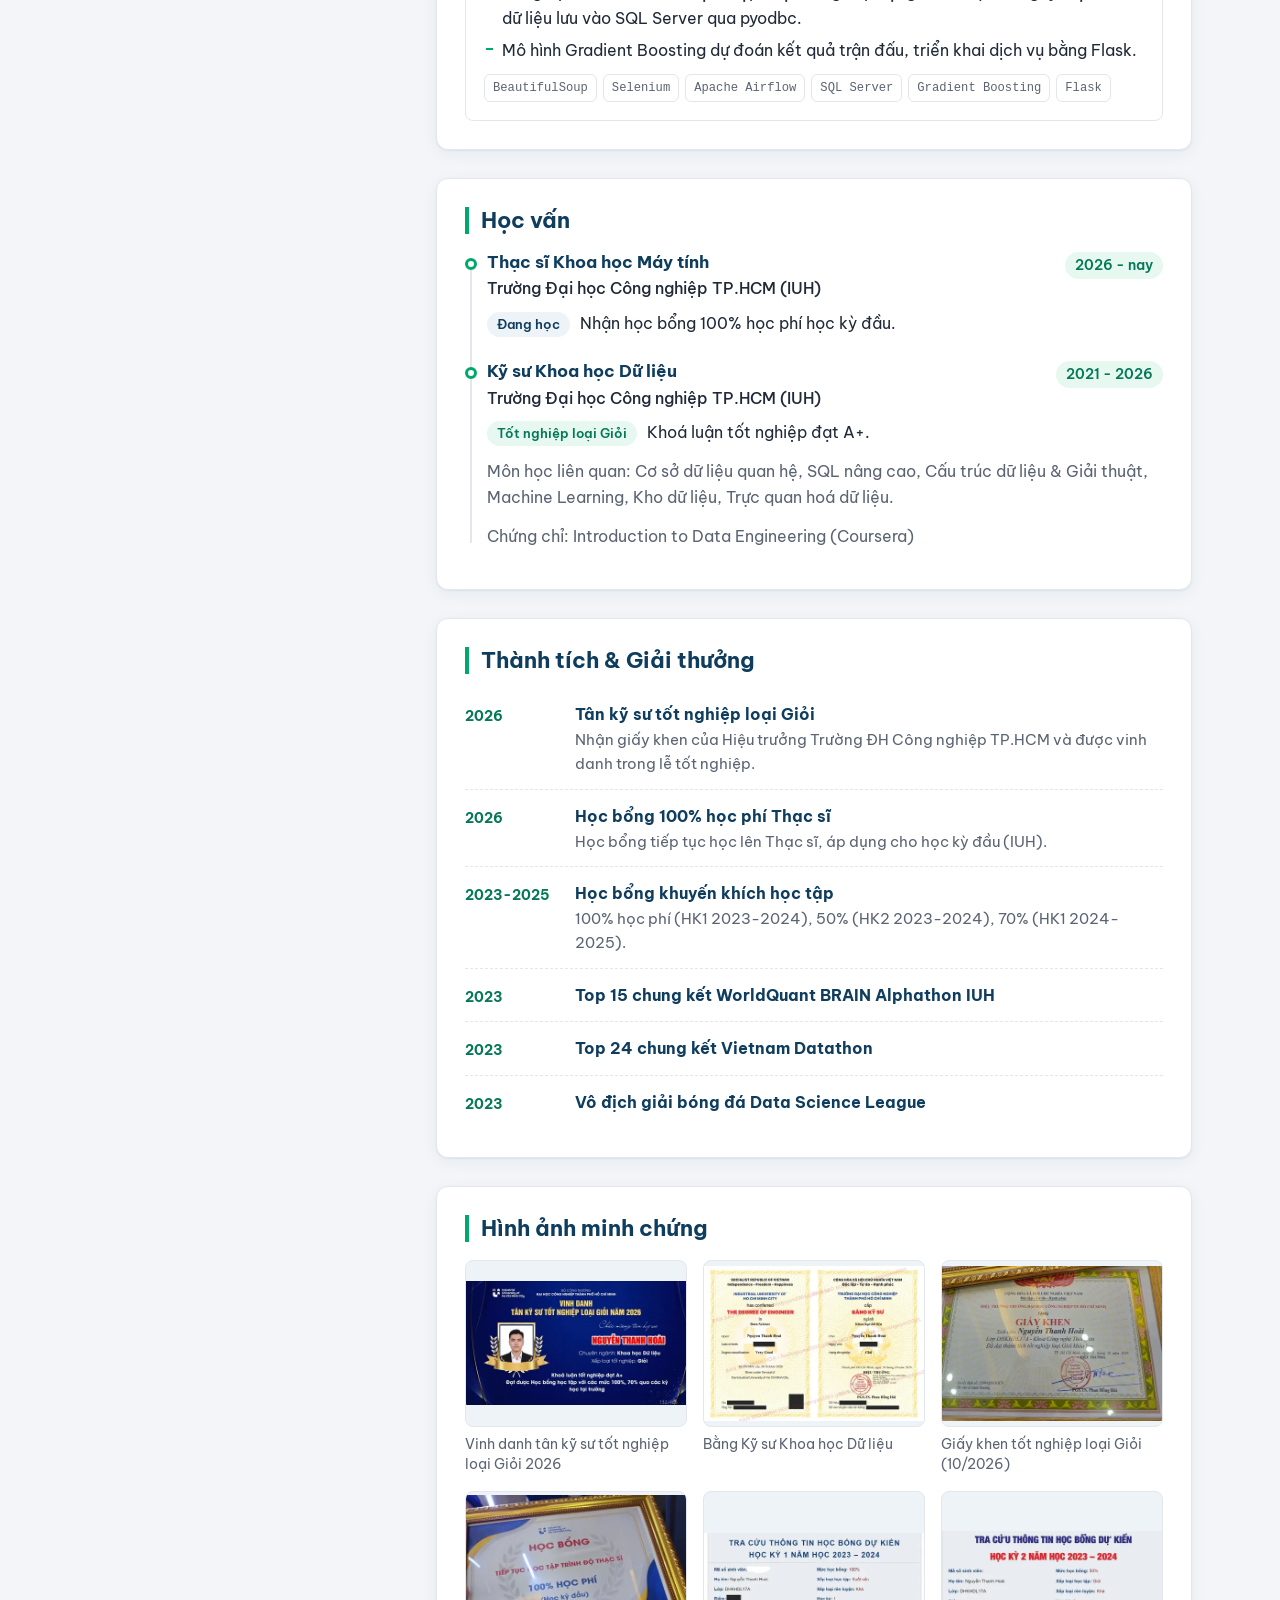
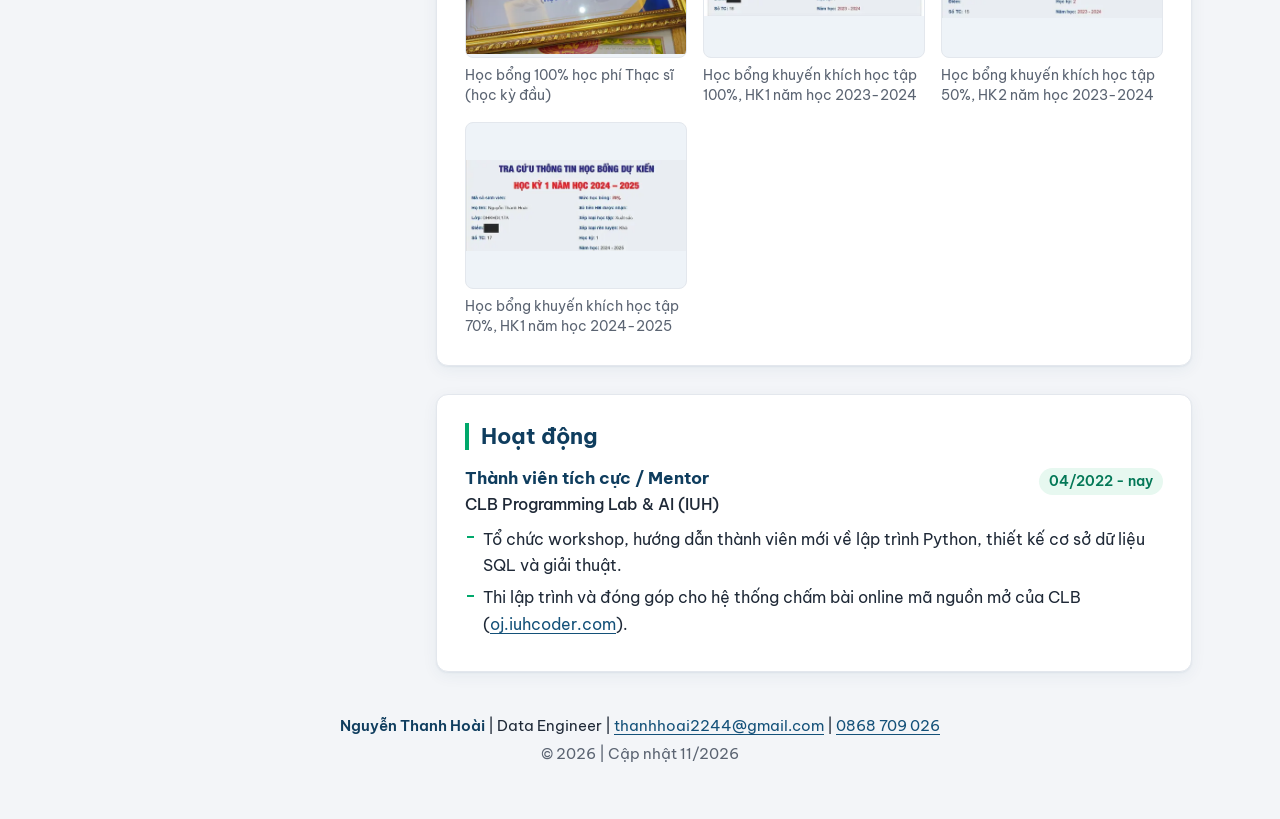
==== commit 506919a6: "style: humanize copy, replace em/en dashes, curly quotes, middle dots and semicolons" ====
--- a/index.html
+++ b/index.html
@@ -13,16 +13,16 @@
       document.documentElement.lang = l;
     })();
   </script>
-  <title>Nguyễn Thanh Hoài — Data Engineer | CV</title>
-  <meta name="description" content="Nguyễn Thanh Hoài — Data Engineer (~2 năm kinh nghiệm): Python, SQL, ETL/ELT, Airflow, Dagster, DuckDB. Kỹ sư Khoa học Dữ liệu loại Giỏi, đang học Thạc sĩ KHMT.">
+  <title>Nguyễn Thanh Hoài | Data Engineer</title>
+  <meta name="description" content="Nguyễn Thanh Hoài, Data Engineer với khoảng 2 năm kinh nghiệm Python, SQL, ETL/ELT, Airflow, Dagster, DuckDB. Kỹ sư Khoa học Dữ liệu loại Giỏi (IUH), đang học Thạc sĩ Khoa học Máy tính.">
   <meta name="author" content="Nguyễn Thanh Hoài">
   <meta name="theme-color" content="#0f3d5e">
   <link rel="canonical" href="https://hoainguyen2003.github.io/hoainguyen-data/">
   <link rel="icon" href="favicon.svg" type="image/svg+xml">
 
   <meta property="og:type" content="profile">
-  <meta property="og:title" content="Nguyễn Thanh Hoài — Data Engineer">
-  <meta property="og:description" content="Data Engineer · Python · SQL · ETL/ELT · Airflow · Dagster">
+  <meta property="og:title" content="Nguyễn Thanh Hoài | Data Engineer">
+  <meta property="og:description" content="Data Engineer: Python, SQL, ETL/ELT, Airflow, Dagster">
   <meta property="og:url" content="https://hoainguyen2003.github.io/hoainguyen-data/">
   <meta property="og:image" content="https://hoainguyen2003.github.io/hoainguyen-data/assets/img/og-image.jpg">
   <meta property="og:image:width" content="1200">
@@ -60,7 +60,7 @@
 
   <header class="topbar">
     <div class="topbar__inner">
-      <a class="brand" href="#top" aria-label="NH — Nguyễn Thanh Hoài">NH<span class="brand__dot">.</span></a>
+      <a class="brand" href="#top" aria-label="NH - Nguyễn Thanh Hoài">NH<span class="brand__dot">.</span></a>
       <nav class="nav" aria-label="Mục lục / Sections">
         <a href="#about"><span lang="vi">Giới thiệu</span><span lang="en">About</span></a>
         <a href="#experience"><span lang="vi">Kinh nghiệm</span><span lang="en">Experience</span></a>
@@ -71,8 +71,8 @@
       </nav>
       <div class="topbar__actions">
         <div class="lang-switch" role="group" aria-label="Ngôn ngữ / Language">
-          <button type="button" data-set-lang="vi" aria-pressed="true" aria-label="VI — Tiếng Việt">VI</button>
-          <button type="button" data-set-lang="en" aria-pressed="false" aria-label="EN — English">EN</button>
+          <button type="button" data-set-lang="vi" aria-pressed="true" aria-label="VI - Tiếng Việt">VI</button>
+          <button type="button" data-set-lang="en" aria-pressed="false" aria-label="EN - English">EN</button>
         </div>
         <a class="btn btn--primary btn--sm" href="assets/files/NguyenThanhHoai-DataEngineer-CV.pdf" download aria-label="Tải CV (PDF)" data-label-vi="Tải CV (PDF)" data-label-en="Download CV (PDF)">
           <svg aria-hidden="true" viewBox="0 0 24 24"><path d="M12 3v12m0 0l-5-5m5 5l5-5M4 19h16"/></svg>
@@ -96,8 +96,8 @@
           <h1 id="hero-name"><span lang="vi">Nguyễn Thanh Hoài</span><span lang="en">Nguyen Thanh Hoai</span></h1>
           <p class="hero__title">Data Engineer</p>
           <p class="hero__tagline">
-            <span lang="vi">Xây dựng pipeline dữ liệu tin cậy — từ thu thập, xử lý đến kho dữ liệu và dashboard phục vụ ra quyết định.</span>
-            <span lang="en">Building reliable data pipelines — from ingestion and transformation to warehouses and dashboards that drive decisions.</span>
+            <span lang="vi">Tôi làm pipeline dữ liệu bằng Python và SQL: thu thập, làm sạch, đưa vào kho dữ liệu rồi dựng dashboard báo cáo.</span>
+            <span lang="en">I build data pipelines with Python and SQL: collecting and cleaning data, loading it into a warehouse, then building reporting dashboards.</span>
           </p>
           <ul class="hero__meta">
             <li>
@@ -136,7 +136,7 @@
       <dl class="stats">
         <div class="stat"><dt><span lang="vi">Kinh nghiệm</span><span lang="en">Experience</span></dt><dd>~2 <span lang="vi">năm</span><span lang="en">years</span></dd></div>
         <div class="stat"><dt><span lang="vi">Giảm thời gian chạy báo cáo</span><span lang="en">Report runtime reduction</span></dt><dd><small><span lang="vi">đến</span><span lang="en">up to</span></small> 35%</dd></div>
-        <div class="stat"><dt><span lang="vi">Chi phí truy vấn phân tích</span><span lang="en">Analytical query overhead</span></dt><dd>−40%</dd></div>
+        <div class="stat"><dt><span lang="vi">Chi phí truy vấn phân tích</span><span lang="en">Analytical query overhead</span></dt><dd>-40%</dd></div>
         <div class="stat"><dt>WorldQuant BRAIN Alphathon</dt><dd>Top 15</dd></div>
       </dl>
     </section>
@@ -147,13 +147,13 @@
         <section class="section" id="about" aria-labelledby="about-h">
           <h2 class="section__title" id="about-h"><span lang="vi">Giới thiệu</span><span lang="en">About me</span></h2>
           <p class="lead">
-            <span lang="vi">Tôi là Nguyễn Thanh Hoài, kỹ sư Khoa học Dữ liệu tốt nghiệp loại <strong>Giỏi</strong> và đang học <strong>Thạc sĩ Khoa học Máy tính</strong>, với khoảng 2 năm kinh nghiệm thực tế phát triển ứng dụng backend Python, xử lý – phân tích dữ liệu và tích hợp giải pháp AI vào hệ thống doanh nghiệp. Thế mạnh của tôi là thiết kế và tối ưu cơ sở dữ liệu, xây dựng pipeline ETL/ELT tự động, và biến yêu cầu nghiệp vụ thành nền tảng lưu trữ, phân tích dữ liệu hiệu năng cao.</span>
-            <span lang="en">I'm Nguyen Thanh Hoai, a Data Science engineer who graduated with a <strong>“Very Good”</strong> classification and is now pursuing a <strong>Master's in Computer Science</strong>. I have about 2 years of hands-on experience building Python backends, processing and analyzing data, and integrating AI solutions into enterprise systems. I specialize in designing and optimizing databases, building automated ETL/ELT pipelines, and turning business requirements into high-performance data storage and analytics platforms.</span>
+            <span lang="vi">Tôi tốt nghiệp Kỹ sư Khoa học Dữ liệu loại <strong>Giỏi</strong> tại IUH và đang học <strong>Thạc sĩ Khoa học Máy tính</strong>. Khoảng 2 năm qua tôi làm backend Python và dữ liệu cho hệ thống ERP doanh nghiệp: thiết kế database, viết script ETL, tối ưu các truy vấn báo cáo chạy chậm. Ngoài giờ làm, tôi tự làm thêm các dự án pipeline dữ liệu với Airflow, Dagster, DuckDB và thử nghiệm RAG với Qdrant.</span>
+            <span lang="en">I graduated from IUH with an Engineer's degree in Data Science (<strong>Very Good</strong>) and I'm now studying for a <strong>Master's in Computer Science</strong>. For about two years I worked on Python backends and data for enterprise ERP systems: designing databases, writing ETL scripts and speeding up slow report queries. In my own time I build data pipeline projects with Airflow, Dagster and DuckDB, and experiment with RAG on Qdrant.</span>
           </p>
           <ul class="competencies">
             <li class="competency">
               <h3><span lang="vi">Thiết kế &amp; Tối ưu CSDL</span><span lang="en">Database Design &amp; Optimization</span></h3>
-              <p><span lang="vi">Thiết kế lược đồ quan hệ trên MariaDB, PostgreSQL, SQL Server và kho DuckDB; tối ưu truy vấn SQL phức tạp (giảm đến 35% thời gian chạy báo cáo), giảm tải database giờ cao điểm.</span><span lang="en">Relational schema design on MariaDB, PostgreSQL, SQL Server and DuckDB; tuning complex SQL (up to 35% less report runtime) and relieving peak-hour database load.</span></p>
+              <p><span lang="vi">Thiết kế lược đồ quan hệ trên MariaDB, PostgreSQL, SQL Server và DuckDB. Tối ưu truy vấn SQL phức tạp (giảm đến 35% thời gian chạy báo cáo) và giảm tải database giờ cao điểm.</span><span lang="en">Relational schema design on MariaDB, PostgreSQL, SQL Server and DuckDB. Tuning complex SQL (up to 35% less report runtime) and reducing database load at peak hours.</span></p>
             </li>
             <li class="competency">
               <h3><span lang="vi">Thu thập dữ liệu (Ingestion)</span><span lang="en">Data Ingestion</span></h3>
@@ -161,7 +161,7 @@
             </li>
             <li class="competency">
               <h3><span lang="vi">ETL/ELT &amp; Điều phối luồng</span><span lang="en">ETL/ELT &amp; Orchestration</span></h3>
-              <p><span lang="vi">Làm sạch, chuẩn hoá, chuyển đổi dữ liệu với Python, pandas; lập lịch, giám sát và tự động hoá pipeline end-to-end bằng Apache Airflow và Dagster.</span><span lang="en">Cleaning, normalizing and transforming data with Python and pandas; scheduling, monitoring and automating end-to-end pipelines with Apache Airflow and Dagster.</span></p>
+              <p><span lang="vi">Làm sạch, chuẩn hoá và chuyển đổi dữ liệu bằng Python, pandas. Lập lịch, giám sát và tự động hoá pipeline end-to-end bằng Apache Airflow và Dagster.</span><span lang="en">Cleaning, normalizing and transforming data with Python and pandas. Scheduling, monitoring and automating end-to-end pipelines with Apache Airflow and Dagster.</span></p>
             </li>
             <li class="competency">
               <h3><span lang="vi">Xử lý &amp; Phân tích dữ liệu</span><span lang="en">Data Processing &amp; Analysis</span></h3>
@@ -173,7 +173,7 @@
             </li>
             <li class="competency">
               <h3><span lang="vi">Tích hợp hệ thống &amp; AI</span><span lang="en">Systems Integration &amp; AI</span></h3>
-              <p><span lang="vi">Viết script ETL di chuyển dữ liệu vào ERP doanh nghiệp, đảm bảo toàn vẹn dữ liệu; dùng Vector DB Qdrant lưu embeddings cho pipeline RAG/AI.</span><span lang="en">ETL scripts migrating data into enterprise ERP with full integrity; Qdrant vector DB storing embeddings for RAG/AI pipelines.</span></p>
+              <p><span lang="vi">Viết script ETL chuyển dữ liệu cũ vào ERP doanh nghiệp mà vẫn giữ toàn vẹn dữ liệu. Dùng Qdrant để lưu embeddings cho các pipeline RAG.</span><span lang="en">ETL scripts that move legacy data into enterprise ERP without breaking integrity. Qdrant for storing embeddings in RAG pipelines.</span></p>
             </li>
           </ul>
         </section>
@@ -186,20 +186,20 @@
                 <header class="entry__head">
                   <div>
                     <h3 class="entry__role">Software Developer <span class="muted">(ERP &amp; Database Specialist)</span></h3>
-                    <p class="entry__org">TADALABS · <span lang="vi">TP. Hồ Chí Minh</span><span lang="en">Ho Chi Minh City</span></p>
+                    <p class="entry__org">TADALABS, <span lang="vi">TP. Hồ Chí Minh</span><span lang="en">Ho Chi Minh City</span></p>
                   </div>
-                  <p class="entry__date">08/2024 – 07/2026</p>
+                  <p class="entry__date">08/2024 - 07/2026</p>
                 </header>
-                <p class="entry__stack">Frappe v15 · ERPNext v15 · HRMS · CRM · Python · JavaScript · MariaDB</p>
+                <p class="entry__stack">Frappe v15, ERPNext v15, HRMS, CRM, Python, JavaScript, MariaDB</p>
                 <p><span lang="vi">Tuỳ biến, bảo trì và tối ưu các hệ thống ERP doanh nghiệp quy mô lớn trên nền Frappe/ERPNext.</span><span lang="en">Customized, maintained and optimized large-scale enterprise ERP systems on the Frappe/ERPNext framework.</span></p>
 
-                <h4 class="entry__sub"><span lang="vi">Module ERP dịch vụ sửa đồng hồ — BVDH (“Bệnh viện đồng hồ”)</span><span lang="en">Watch Repair Service ERP Module — BVDH</span></h4>
+                <h4 class="entry__sub"><span lang="vi">Module ERP cho dịch vụ sửa đồng hồ BVDH (Bệnh viện đồng hồ)</span><span lang="en">ERP module for a watch repair service (BVDH)</span></h4>
                 <ul class="bullets">
-                  <li><span lang="vi">Thiết kế và phát triển ứng dụng tuỳ biến <code>inno_bvdh</code> từ đầu; thiết kế lược đồ cho các DocType giao dịch: tình trạng thiết bị (<code>device_condition</code>), nhật ký sửa chữa (<code>repair_log</code>), thông số kỹ thuật.</span><span lang="en">Architected and built the custom app <code>inno_bvdh</code> from scratch, designing schemas for transactional DocTypes: device condition tracking (<code>device_condition</code>), repair logs (<code>repair_log</code>) and specifications.</span></li>
-                  <li><span lang="vi">Lập trình controller Python phía server kiểm soát chặt chẽ chuyển trạng thái; thiết kế trigger thông báo theo sự kiện, tự động gửi cập nhật trạng thái real-time cho khách hàng.</span><span lang="en">Programmed server-side Python controllers enforcing strict state transitions, plus event-driven notification triggers for real-time client status alerts.</span></li>
+                  <li><span lang="vi">Thiết kế và phát triển ứng dụng tuỳ biến <code>inno_bvdh</code> từ đầu, bao gồm lược đồ cho các DocType giao dịch: tình trạng thiết bị (<code>device_condition</code>), nhật ký sửa chữa (<code>repair_log</code>), thông số kỹ thuật.</span><span lang="en">Architected and built the custom app <code>inno_bvdh</code> from scratch, designing schemas for transactional DocTypes: device condition tracking (<code>device_condition</code>), repair logs (<code>repair_log</code>) and specifications.</span></li>
+                  <li><span lang="vi">Viết controller Python phía server để kiểm soát việc chuyển trạng thái, kèm trigger theo sự kiện để tự động báo cho khách hàng ngay khi trạng thái thay đổi.</span><span lang="en">Wrote server-side Python controllers that enforce state transitions, plus event-driven triggers that notify clients as soon as the status changes.</span></li>
                 </ul>
 
-                <h4 class="entry__sub"><span lang="vi">Tuỳ biến bán lẻ &amp; TMĐT — VCLShop (“Vợt cầu lông shop”)</span><span lang="en">Retail E-Commerce Customizations — VCLShop</span></h4>
+                <h4 class="entry__sub"><span lang="vi">Tuỳ biến bán lẻ &amp; TMĐT cho VCLShop (Vợt cầu lông shop)</span><span lang="en">Retail and e-commerce customizations for VCLShop</span></h4>
                 <ul class="bullets">
                   <li><span lang="vi">Thiết kế lược đồ audit log giao dịch (<code>einvoice_audit_log</code>) và cấu hình (<code>einvoice_settings</code>) đảm bảo tuân thủ quy định thuế trên dữ liệu lịch sử.</span><span lang="en">Engineered transactional audit-log (<code>einvoice_audit_log</code>) and settings (<code>einvoice_settings</code>) schemas to guarantee historical tax compliance.</span></li>
                   <li><span lang="vi">Thiết kế cơ chế snapshot dữ liệu hoá đơn (<code>invoice_item_snapshot</code>), <strong>giảm 40% chi phí truy vấn phân tích</strong> và loại bỏ khoá database giờ cao điểm.</span><span lang="en">Designed invoice data snapshotting (<code>invoice_item_snapshot</code>), <strong>cutting analytical query overhead by 40%</strong> and eliminating database locking during peak retail hours.</span></li>
@@ -220,43 +220,43 @@
           <div class="projects">
             <article class="project">
               <header>
-                <p class="project__meta"><span lang="vi">Dự án cá nhân</span><span lang="en">Personal project</span> · 06/2026</p>
+                <p class="project__meta"><span lang="vi">Dự án cá nhân</span><span lang="en">Personal project</span>, 06/2026</p>
                 <h3>Multi-Source Data Platform &amp; RAG Engine</h3>
                 <p class="project__kind">Data Engineering &amp; LLMOps</p>
               </header>
               <ul class="bullets">
                 <li><span lang="vi">Pipeline tự động: Dagster điều phối, dlt nạp dữ liệu phi cấu trúc vào AWS S3.</span><span lang="en">Automated pipeline: Dagster orchestration, dlt ingesting unstructured data into AWS S3.</span></li>
-                <li><span lang="vi">Lớp lưu trữ phân tích với DuckDB + pandas: biến đổi, làm sạch, tổng hợp metrics.</span><span lang="en">Analytical storage layer with DuckDB + pandas for transformation, cleaning and metric aggregation.</span></li>
-                <li><span lang="vi">Qdrant lưu embeddings; hỏi–đáp RAG với Llama-Index + Ollama, đánh giá bằng Ragas (faithfulness, relevance); dashboard Streamlit.</span><span lang="en">Qdrant for embeddings; RAG Q&amp;A with Llama-Index + Ollama, evaluated with Ragas (faithfulness, relevance); Streamlit dashboard.</span></li>
+                <li><span lang="vi">Dùng DuckDB và pandas làm lớp phân tích để biến đổi, làm sạch và tổng hợp metrics.</span><span lang="en">DuckDB and pandas as the analytics layer for transforming, cleaning and aggregating metrics.</span></li>
+                <li><span lang="vi">Lưu embeddings trên Qdrant, làm phần hỏi đáp RAG với Llama-Index và Ollama, đánh giá bằng Ragas (faithfulness, relevance), giao diện bằng Streamlit.</span><span lang="en">Embeddings stored in Qdrant, RAG Q&amp;A built with Llama-Index and Ollama, evaluated with Ragas (faithfulness, relevance), with a Streamlit UI on top.</span></li>
               </ul>
               <ul class="tags"><li>Dagster</li><li>dlt</li><li>AWS S3</li><li>DuckDB</li><li>Qdrant</li><li>Llama-Index</li><li>Ollama</li><li>Ragas</li><li>Streamlit</li></ul>
-              <a class="project__link" href="https://github.com/HoaiNguyen2003/End2End-DE" target="_blank" rel="noopener"><span lang="vi">Xem mã nguồn</span><span lang="en">View code</span> →</a>
+              <a class="project__link" href="https://github.com/HoaiNguyen2003/End2End-DE" target="_blank" rel="noopener"><span lang="vi">Xem mã nguồn trên GitHub</span><span lang="en">View code on GitHub</span></a>
             </article>
 
             <article class="project">
               <header>
-                <p class="project__meta"><span lang="vi">Dự án cá nhân</span><span lang="en">Personal project</span> · 04/2026</p>
+                <p class="project__meta"><span lang="vi">Dự án cá nhân</span><span lang="en">Personal project</span>, 04/2026</p>
                 <h3>YouTube Video &amp; Channel Metrics Pipeline</h3>
                 <p class="project__kind">Data Ingestion &amp; Analytics</p>
               </header>
               <ul class="bullets">
                 <li><span lang="vi">Pipeline bất đồng bộ (Python, YouTube Data API v3, yt-dlp) thu thập metadata kênh, hiệu suất video và tương tác.</span><span lang="en">Asynchronous Python pipeline (YouTube Data API v3, yt-dlp) fetching channel metadata, video performance and engagement stats.</span></li>
                 <li><span lang="vi">Lớp phân tích DuckDB truy vấn SQL trên dữ liệu lượt xem dạng chuỗi thời gian.</span><span lang="en">DuckDB analytical layer running SQL over time-series viewing metrics.</span></li>
-                <li><span lang="vi">Dashboard Streamlit + Plotly; REST API FastAPI phục vụ số liệu tổng hợp.</span><span lang="en">Streamlit + Plotly dashboard; FastAPI REST backend serving aggregated metrics.</span></li>
+                <li><span lang="vi">Dashboard bằng Streamlit và Plotly, kèm REST API (FastAPI) trả về số liệu tổng hợp.</span><span lang="en">Streamlit and Plotly dashboard, plus a FastAPI REST backend that serves the aggregated metrics.</span></li>
               </ul>
               <ul class="tags"><li>Python asyncio</li><li>YouTube API</li><li>yt-dlp</li><li>DuckDB</li><li>Streamlit</li><li>Plotly</li><li>FastAPI</li></ul>
-              <a class="project__link" href="https://github.com/HoaiNguyen2003/Youtube-Incremental-Data-Pipeline" target="_blank" rel="noopener"><span lang="vi">Xem mã nguồn</span><span lang="en">View code</span> →</a>
+              <a class="project__link" href="https://github.com/HoaiNguyen2003/Youtube-Incremental-Data-Pipeline" target="_blank" rel="noopener"><span lang="vi">Xem mã nguồn trên GitHub</span><span lang="en">View code on GitHub</span></a>
             </article>
 
             <article class="project">
               <header>
-                <p class="project__meta"><span lang="vi">Dự án cá nhân</span><span lang="en">Personal project</span> · 06/2025</p>
+                <p class="project__meta"><span lang="vi">Dự án cá nhân</span><span lang="en">Personal project</span>, 06/2025</p>
                 <h3>Premier League Football Predictions Pipeline</h3>
                 <p class="project__kind">Data Pipeline &amp; Machine Learning</p>
               </header>
               <ul class="bullets">
                 <li><span lang="vi">Cào dữ liệu thống kê bóng đá tự động (BeautifulSoup, Selenium) từ SoccerStats247.</span><span lang="en">Automated scraping of football statistics (BeautifulSoup, Selenium) from SoccerStats247.</span></li>
-                <li><span lang="vi">Apache Airflow lập lịch làm mới bảng xếp hạng và kết quả mỗi 3 ngày; kho dữ liệu SQL Server qua pyodbc.</span><span lang="en">Apache Airflow refreshing standings and results every three days; SQL Server warehouse loaded via pyodbc.</span></li>
+                <li><span lang="vi">Dùng Apache Airflow lên lịch cập nhật bảng xếp hạng và kết quả 3 ngày một lần, dữ liệu lưu vào SQL Server qua pyodbc.</span><span lang="en">Apache Airflow refreshes standings and results every three days, and the data is loaded into SQL Server via pyodbc.</span></li>
                 <li><span lang="vi">Mô hình Gradient Boosting dự đoán kết quả trận đấu, triển khai dịch vụ bằng Flask.</span><span lang="en">Gradient Boosting model predicting match outcomes, served with Flask.</span></li>
               </ul>
               <ul class="tags"><li>BeautifulSoup</li><li>Selenium</li><li>Apache Airflow</li><li>SQL Server</li><li>Gradient Boosting</li><li>Flask</li></ul>
@@ -273,7 +273,7 @@
                   <h3 class="entry__role"><span lang="vi">Thạc sĩ Khoa học Máy tính</span><span lang="en">Master of Science in Computer Science</span></h3>
                   <p class="entry__org"><span lang="vi">Trường Đại học Công nghiệp TP.HCM (IUH)</span><span lang="en">Industrial University of Ho Chi Minh City (IUH)</span></p>
                 </div>
-                <p class="entry__date">2026 – <span lang="vi">nay</span><span lang="en">Present</span></p>
+                <p class="entry__date">2026 - <span lang="vi">nay</span><span lang="en">Present</span></p>
               </header>
               <p><span class="pill"><span lang="vi">Đang học</span><span lang="en">In progress</span></span> <span lang="vi">Nhận học bổng 100% học phí học kỳ đầu.</span><span lang="en">Awarded a 100% tuition scholarship for the first semester.</span></p>
             </li>
@@ -283,9 +283,9 @@
                   <h3 class="entry__role"><span lang="vi">Kỹ sư Khoa học Dữ liệu</span><span lang="en">Engineer's Degree in Data Science</span></h3>
                   <p class="entry__org"><span lang="vi">Trường Đại học Công nghiệp TP.HCM (IUH)</span><span lang="en">Industrial University of Ho Chi Minh City (IUH)</span></p>
                 </div>
-                <p class="entry__date">2021 – 2026</p>
+                <p class="entry__date">2021 - 2026</p>
               </header>
-              <p><span class="pill pill--accent"><span lang="vi">Tốt nghiệp loại Giỏi</span><span lang="en">“Very Good” classification</span></span> <span lang="vi">Khoá luận tốt nghiệp đạt A+.</span><span lang="en">Graduation thesis graded A+.</span></p>
+              <p><span class="pill pill--accent"><span lang="vi">Tốt nghiệp loại Giỏi</span><span lang="en">Very Good degree</span></span> <span lang="vi">Khoá luận tốt nghiệp đạt A+.</span><span lang="en">Graduation thesis graded A+.</span></p>
               <p class="muted"><span lang="vi">Môn học liên quan: Cơ sở dữ liệu quan hệ, SQL nâng cao, Cấu trúc dữ liệu &amp; Giải thuật, Machine Learning, Kho dữ liệu, Trực quan hoá dữ liệu.</span><span lang="en">Relevant coursework: Relational Databases, Advanced SQL, Data Structures &amp; Algorithms, Machine Learning, Data Warehousing, Data Visualization.</span></p>
               <p class="muted"><span lang="vi">Chứng chỉ:</span><span lang="en">Certification:</span> Introduction to Data Engineering (Coursera)</p>
             </li>
@@ -298,40 +298,40 @@
             <li class="award">
               <span class="award__year">2026</span>
               <div>
-                <h3><span lang="vi">Tân kỹ sư tốt nghiệp loại Giỏi</span><span lang="en">Graduated with a “Very Good” classification</span></h3>
-                <p><span lang="vi">Giấy khen của Hiệu trưởng Trường ĐH Công nghiệp TP.HCM; được vinh danh trong lễ tốt nghiệp.</span><span lang="en">Certificate of Merit from the President of IUH; honored at the graduation ceremony.</span></p>
+                <h3><span lang="vi">Tân kỹ sư tốt nghiệp loại Giỏi</span><span lang="en">Graduated with a Very Good degree</span></h3>
+                <p><span lang="vi">Nhận giấy khen của Hiệu trưởng Trường ĐH Công nghiệp TP.HCM và được vinh danh trong lễ tốt nghiệp.</span><span lang="en">Received a Certificate of Merit from the President of IUH and was honored at the graduation ceremony.</span></p>
               </div>
             </li>
             <li class="award">
               <span class="award__year">2026</span>
               <div>
                 <h3><span lang="vi">Học bổng 100% học phí Thạc sĩ</span><span lang="en">100% Master's tuition scholarship</span></h3>
-                <p><span lang="vi">Học bổng tiếp tục học tập trình độ Thạc sĩ — học kỳ đầu (IUH).</span><span lang="en">Scholarship for continuing to the Master's level — first semester (IUH).</span></p>
-              </div>
-            </li>
-            <li class="award">
-              <span class="award__year">2023–2025</span>
+                <p><span lang="vi">Học bổng tiếp tục học lên Thạc sĩ, áp dụng cho học kỳ đầu (IUH).</span><span lang="en">Scholarship for continuing to a Master's degree, covering the first semester (IUH).</span></p>
+              </div>
+            </li>
+            <li class="award">
+              <span class="award__year">2023-2025</span>
               <div>
                 <h3><span lang="vi">Học bổng khuyến khích học tập</span><span lang="en">Academic merit scholarships</span></h3>
-                <p><span lang="vi">100% học phí (HK1 2023–2024), 50% (HK2 2023–2024), 70% (HK1 2024–2025).</span><span lang="en">100% tuition (Sem. 1 2023–2024), 50% (Sem. 2 2023–2024), 70% (Sem. 1 2024–2025).</span></p>
+                <p><span lang="vi">100% học phí (HK1 2023-2024), 50% (HK2 2023-2024), 70% (HK1 2024-2025).</span><span lang="en">100% tuition (Sem. 1 2023-2024), 50% (Sem. 2 2023-2024), 70% (Sem. 1 2024-2025).</span></p>
               </div>
             </li>
             <li class="award">
               <span class="award__year">2023</span>
               <div>
-                <h3><span lang="vi">Top 15 chung kết — WorldQuant BRAIN Alphathon IUH</span><span lang="en">Top 15 Finalist — WorldQuant BRAIN Alphathon IUH</span></h3>
+                <h3><span lang="vi">Top 15 chung kết WorldQuant BRAIN Alphathon IUH</span><span lang="en">Top 15 finalist, WorldQuant BRAIN Alphathon IUH</span></h3>
               </div>
             </li>
             <li class="award">
               <span class="award__year">2023</span>
               <div>
-                <h3><span lang="vi">Top 24 chung kết — Vietnam Datathon</span><span lang="en">Top 24 Finalist — Vietnam Datathon</span></h3>
+                <h3><span lang="vi">Top 24 chung kết Vietnam Datathon</span><span lang="en">Top 24 finalist, Vietnam Datathon</span></h3>
               </div>
             </li>
             <li class="award">
               <span class="award__year">2023</span>
               <div>
-                <h3><span lang="vi">Vô địch — Giải bóng đá Data Science League</span><span lang="en">Champion — Data Science League Football Tournament</span></h3>
+                <h3><span lang="vi">Vô địch giải bóng đá Data Science League</span><span lang="en">Champion of the Data Science League football tournament</span></h3>
               </div>
             </li>
           </ul>
@@ -346,7 +346,7 @@
                   <img src="assets/img/thumbs/achievement-graduation-honor.webp" width="480" height="270" loading="lazy" decoding="async"
                        alt="Slide vinh danh tân kỹ sư tốt nghiệp loại Giỏi 2026" data-alt-vi="Slide vinh danh tân kỹ sư tốt nghiệp loại Giỏi 2026" data-alt-en="Honor slide for Very Good engineering graduates 2026">
                 </a>
-                <figcaption><span lang="vi">Vinh danh tân kỹ sư tốt nghiệp loại Giỏi 2026</span><span lang="en">Honored as a “Very Good” graduate, 2026</span></figcaption>
+                <figcaption><span lang="vi">Vinh danh tân kỹ sư tốt nghiệp loại Giỏi 2026</span><span lang="en">Honored among the Very Good graduates of 2026</span></figcaption>
               </figure>
             </li>
             <li>
@@ -364,7 +364,7 @@
                   <img src="assets/img/thumbs/achievement-certificate-merit.webp" width="480" height="339" loading="lazy" decoding="async"
                        alt="Giấy khen tốt nghiệp loại Giỏi" data-alt-vi="Giấy khen tốt nghiệp loại Giỏi" data-alt-en="Certificate of Merit for Very Good graduation">
                 </a>
-                <figcaption><span lang="vi">Giấy khen tốt nghiệp loại Giỏi (10/2026)</span><span lang="en">Certificate of Merit — Very Good graduation (10/2026)</span></figcaption>
+                <figcaption><span lang="vi">Giấy khen tốt nghiệp loại Giỏi (10/2026)</span><span lang="en">Certificate of Merit for graduating with a Very Good degree (10/2026)</span></figcaption>
               </figure>
             </li>
             <li>
@@ -380,27 +380,27 @@
               <figure class="gallery__item">
                 <a class="gallery__btn" href="assets/img/achievement-scholarship-2023-s1.webp">
                   <img src="assets/img/thumbs/achievement-scholarship-2023-s1.webp" width="480" height="181" loading="lazy" decoding="async"
-                       alt="Kết quả tra cứu học bổng 100% học kỳ 1 năm học 2023–2024" data-alt-vi="Kết quả tra cứu học bổng 100% học kỳ 1 năm học 2023–2024" data-alt-en="Scholarship lookup result: 100%, semester 1, 2023–2024">
-                </a>
-                <figcaption><span lang="vi">Học bổng khuyến khích học tập 100% — HK1 2023–2024</span><span lang="en">Academic merit scholarship 100% — Semester 1, 2023–2024</span></figcaption>
+                       alt="Kết quả tra cứu học bổng 100% học kỳ 1 năm học 2023-2024" data-alt-vi="Kết quả tra cứu học bổng 100% học kỳ 1 năm học 2023-2024" data-alt-en="Scholarship lookup result: 100%, semester 1, 2023-2024">
+                </a>
+                <figcaption><span lang="vi">Học bổng khuyến khích học tập 100%, HK1 năm học 2023-2024</span><span lang="en">Academic merit scholarship (100%), semester 1 of 2023-2024</span></figcaption>
               </figure>
             </li>
             <li>
               <figure class="gallery__item">
                 <a class="gallery__btn" href="assets/img/achievement-scholarship-2023-s2.webp">
                   <img src="assets/img/thumbs/achievement-scholarship-2023-s2.webp" width="480" height="190" loading="lazy" decoding="async"
-                       alt="Kết quả tra cứu học bổng 50% học kỳ 2 năm học 2023–2024" data-alt-vi="Kết quả tra cứu học bổng 50% học kỳ 2 năm học 2023–2024" data-alt-en="Scholarship lookup result: 50%, semester 2, 2023–2024">
-                </a>
-                <figcaption><span lang="vi">Học bổng khuyến khích học tập 50% — HK2 2023–2024</span><span lang="en">Academic merit scholarship 50% — Semester 2, 2023–2024</span></figcaption>
+                       alt="Kết quả tra cứu học bổng 50% học kỳ 2 năm học 2023-2024" data-alt-vi="Kết quả tra cứu học bổng 50% học kỳ 2 năm học 2023-2024" data-alt-en="Scholarship lookup result: 50%, semester 2, 2023-2024">
+                </a>
+                <figcaption><span lang="vi">Học bổng khuyến khích học tập 50%, HK2 năm học 2023-2024</span><span lang="en">Academic merit scholarship (50%), semester 2 of 2023-2024</span></figcaption>
               </figure>
             </li>
             <li>
               <figure class="gallery__item">
                 <a class="gallery__btn" href="assets/img/achievement-scholarship-2024-s1.webp">
                   <img src="assets/img/thumbs/achievement-scholarship-2024-s1.webp" width="480" height="199" loading="lazy" decoding="async"
-                       alt="Kết quả tra cứu học bổng 70% học kỳ 1 năm học 2024–2025" data-alt-vi="Kết quả tra cứu học bổng 70% học kỳ 1 năm học 2024–2025" data-alt-en="Scholarship lookup result: 70%, semester 1, 2024–2025">
-                </a>
-                <figcaption><span lang="vi">Học bổng khuyến khích học tập 70% — HK1 2024–2025</span><span lang="en">Academic merit scholarship 70% — Semester 1, 2024–2025</span></figcaption>
+                       alt="Kết quả tra cứu học bổng 70% học kỳ 1 năm học 2024-2025" data-alt-vi="Kết quả tra cứu học bổng 70% học kỳ 1 năm học 2024-2025" data-alt-en="Scholarship lookup result: 70%, semester 1, 2024-2025">
+                </a>
+                <figcaption><span lang="vi">Học bổng khuyến khích học tập 70%, HK1 năm học 2024-2025</span><span lang="en">Academic merit scholarship (70%), semester 1 of 2024-2025</span></figcaption>
               </figure>
             </li>
           </ul>
@@ -414,11 +414,11 @@
                 <h3 class="entry__role"><span lang="vi">Thành viên tích cực / Mentor</span><span lang="en">Active Member / Mentor</span></h3>
                 <p class="entry__org"><span lang="vi">CLB Programming Lab &amp; AI (IUH)</span><span lang="en">Programming Lab &amp; AI Club (IUH)</span></p>
               </div>
-              <p class="entry__date">04/2022 – <span lang="vi">nay</span><span lang="en">Present</span></p>
+              <p class="entry__date">04/2022 - <span lang="vi">nay</span><span lang="en">Present</span></p>
             </header>
             <ul class="bullets">
               <li><span lang="vi">Tổ chức workshop, hướng dẫn thành viên mới về lập trình Python, thiết kế cơ sở dữ liệu SQL và giải thuật.</span><span lang="en">Ran workshops and mentored junior members in Python, SQL database design and algorithmic problem-solving.</span></li>
-              <li><span lang="vi">Tham gia lập trình thi đấu; đóng góp cho nền tảng chấm bài trực tuyến mã nguồn mở của CLB</span><span lang="en">Competed in programming contests; contributed to the club's open-source online judge</span> (<a href="https://oj.iuhcoder.com" target="_blank" rel="noopener">oj.iuhcoder.com</a>).</li>
+              <li><span lang="vi">Thi lập trình và đóng góp cho hệ thống chấm bài online mã nguồn mở của CLB</span><span lang="en">Took part in programming contests and contributed to the club's open-source online judge</span> (<a href="https://oj.iuhcoder.com" target="_blank" rel="noopener">oj.iuhcoder.com</a>).</li>
             </ul>
           </article>
         </section>
@@ -476,8 +476,8 @@
     </div>
 
     <footer class="footer">
-      <p><strong><span lang="vi">Nguyễn Thanh Hoài</span><span lang="en">Nguyen Thanh Hoai</span></strong> · Data Engineer · <a href="mailto:thanhhoai2244@gmail.com">thanhhoai2244@gmail.com</a> · <a href="tel:+84868709026"><span lang="vi">0868 709 026</span><span lang="en">+84 868 709 026</span></a></p>
-      <p class="muted">© <span data-year>2026</span> · <span lang="vi">Cập nhật 11/2026</span><span lang="en">Updated 11/2026</span></p>
+      <p><strong><span lang="vi">Nguyễn Thanh Hoài</span><span lang="en">Nguyen Thanh Hoai</span></strong> | Data Engineer | <a href="mailto:thanhhoai2244@gmail.com">thanhhoai2244@gmail.com</a> | <a href="tel:+84868709026"><span lang="vi">0868 709 026</span><span lang="en">+84 868 709 026</span></a></p>
+      <p class="muted">© <span data-year>2026</span> | <span lang="vi">Cập nhật 11/2026</span><span lang="en">Updated 11/2026</span></p>
     </footer>
   </div>
 
--- a/assets/css/style.css
+++ b/assets/css/style.css
@@ -1,10 +1,10 @@
-﻿/* =========================================================
-   CV / Portfolio — Nguyễn Thanh Hoài
+/* =========================================================
+   CV / Portfolio - Nguyễn Thanh Hoài
    Plain CSS, no build step. Sections:
-   1 tokens · 2 base · 3 i18n · 4 topbar · 5 hero · 6 layout
-   7 cards/sidebar · 8 sections · 9 timeline · 10 projects
-   11 awards · 12 gallery · 13 lightbox · 14 footer
-   15 responsive · 16 motion · 17 print
+   1 tokens, 2 base, 3 i18n, 4 topbar, 5 hero, 6 layout
+   7 cards/sidebar, 8 sections, 9 timeline, 10 projects
+   11 awards, 12 gallery, 13 lightbox, 14 footer
+   15 responsive, 16 motion, 17 print
    ========================================================= */
 
 /* 1. Tokens */
@@ -58,7 +58,7 @@
 }
 .skip-link:focus { top: 12px; color: #fff; }
 
-/* 3. i18n — show only the active language */
+/* 3. i18n - show only the active language */
 html[data-lang="vi"] [lang="en"],
 html[data-lang="en"] [lang="vi"] { display: none !important; }
 
@@ -286,7 +286,7 @@
   *, *::before, *::after { animation: none !important; transition: none !important; }
 }
 
-/* 17. Print — A4, compact, ink-friendly */
+/* 17. Print - A4, compact, ink-friendly */
 @media print {
   @page { size: A4; margin: 12mm; }
   :root { --space: 10px; --shadow: none; }
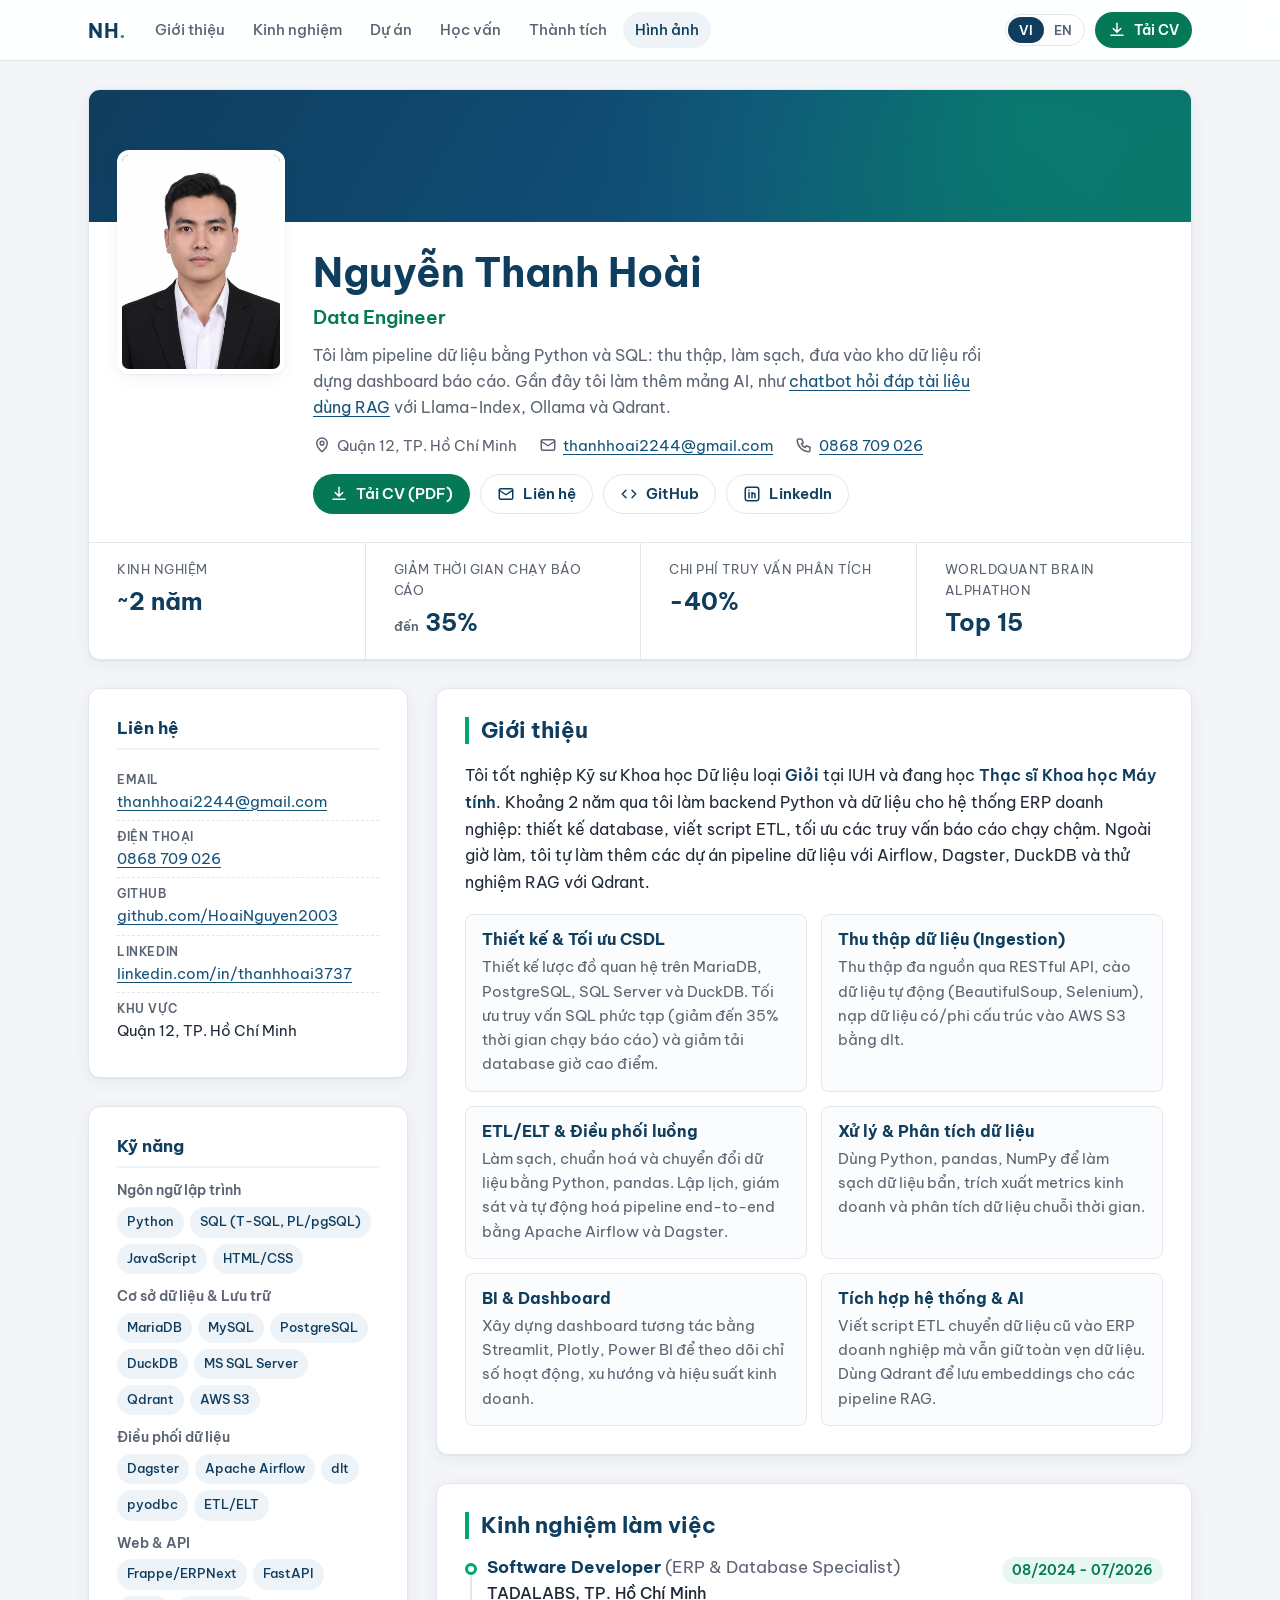
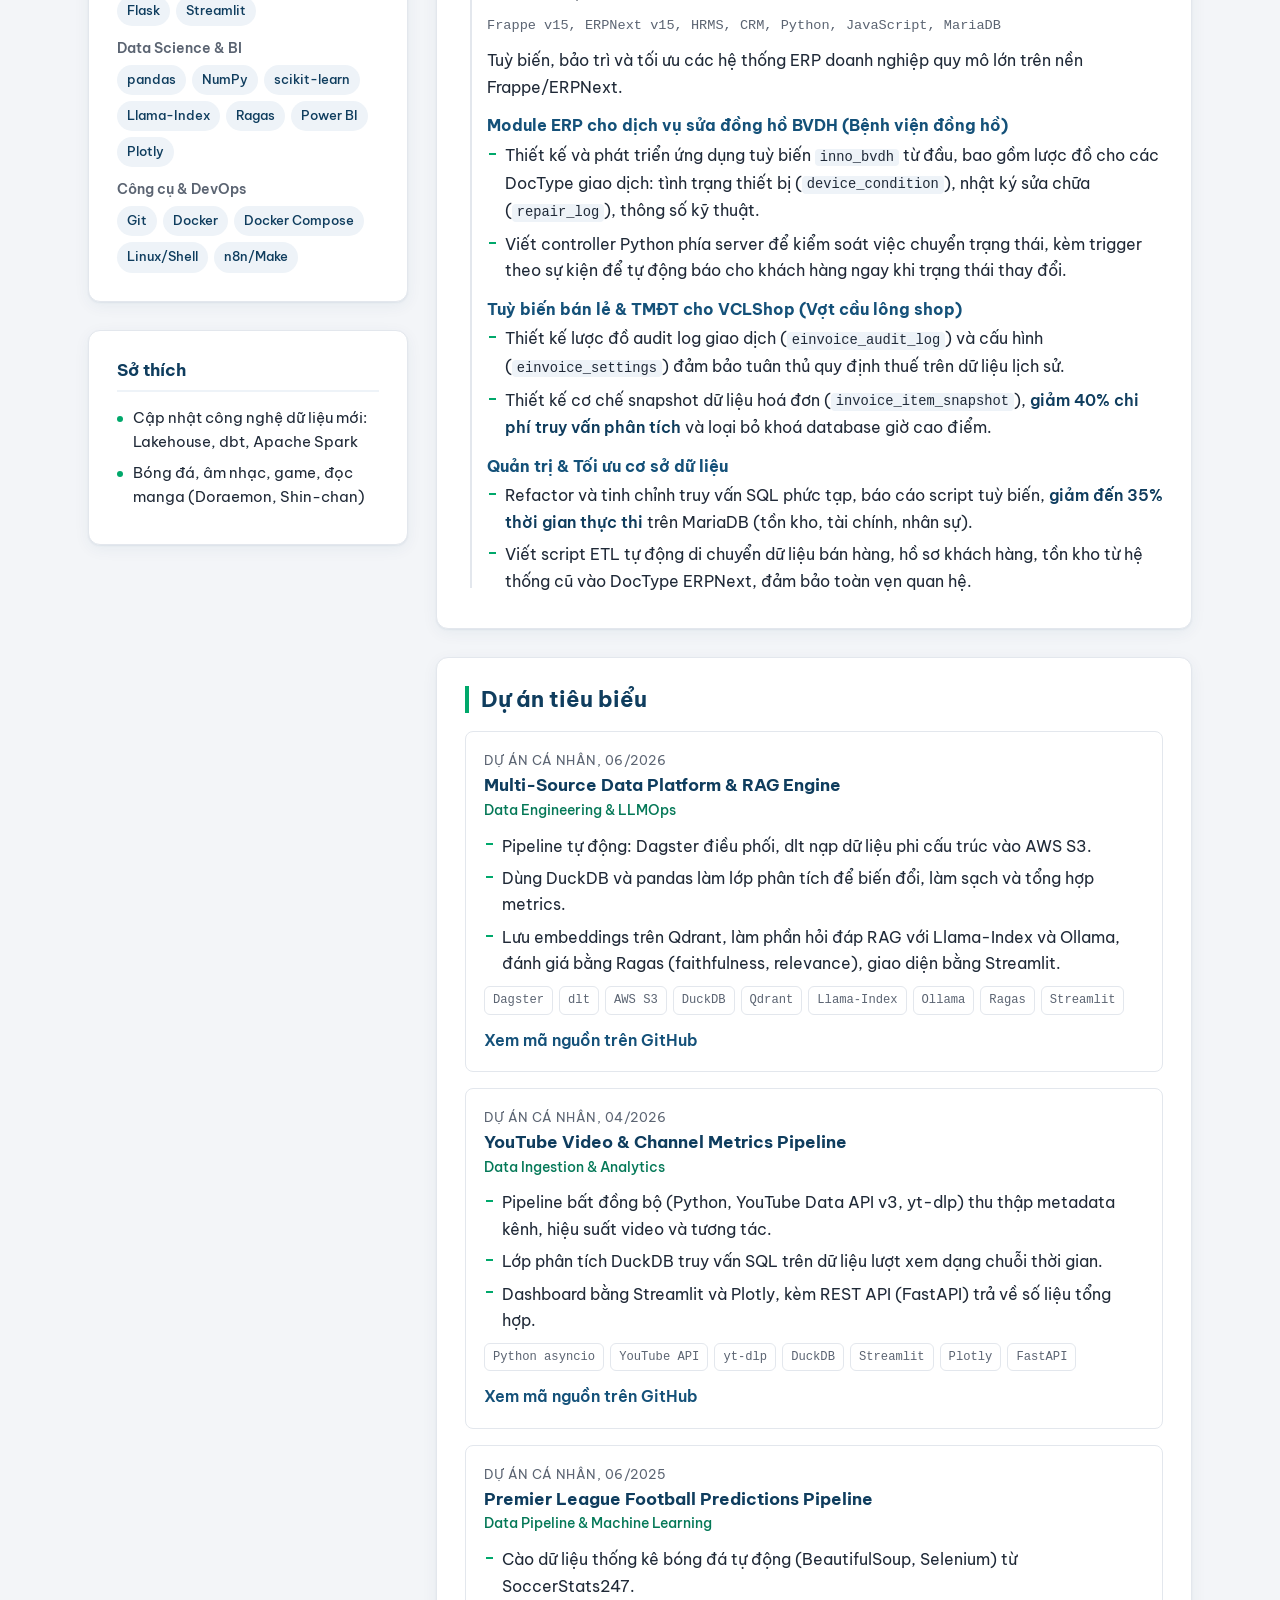
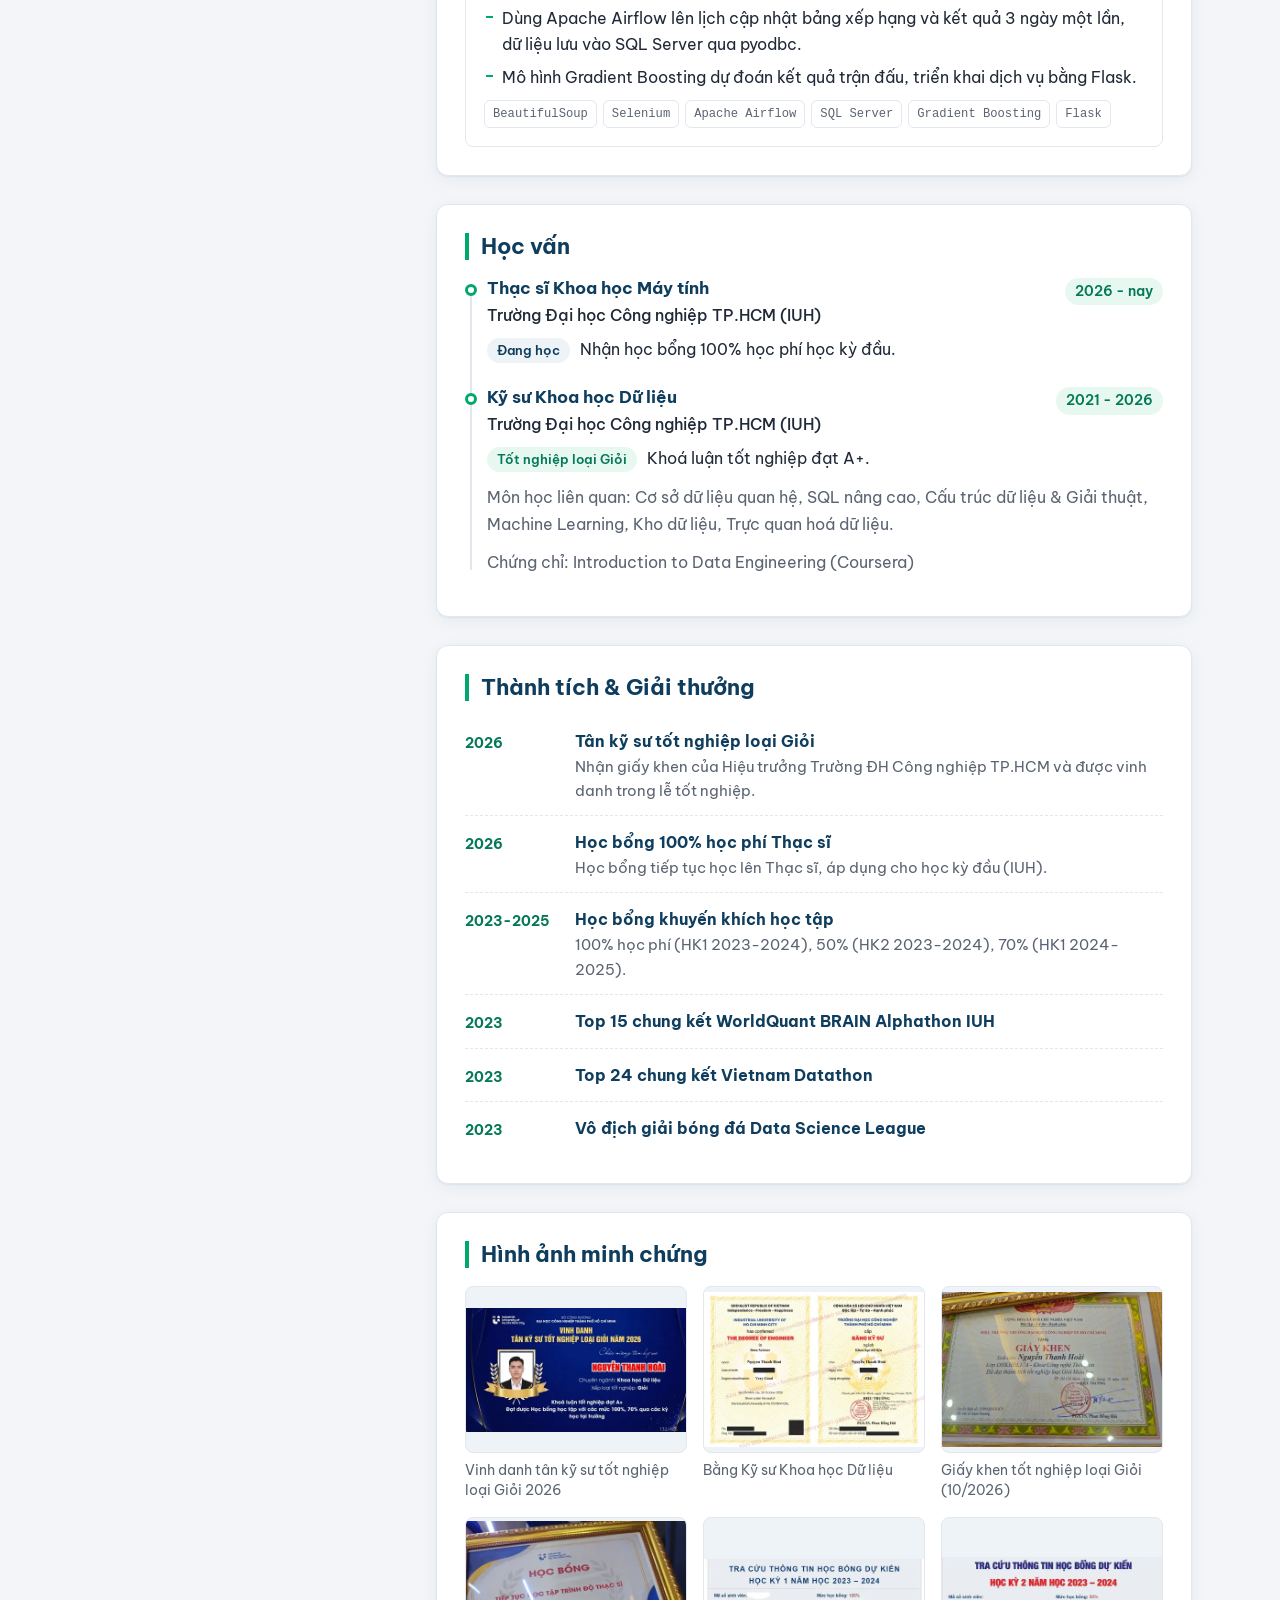
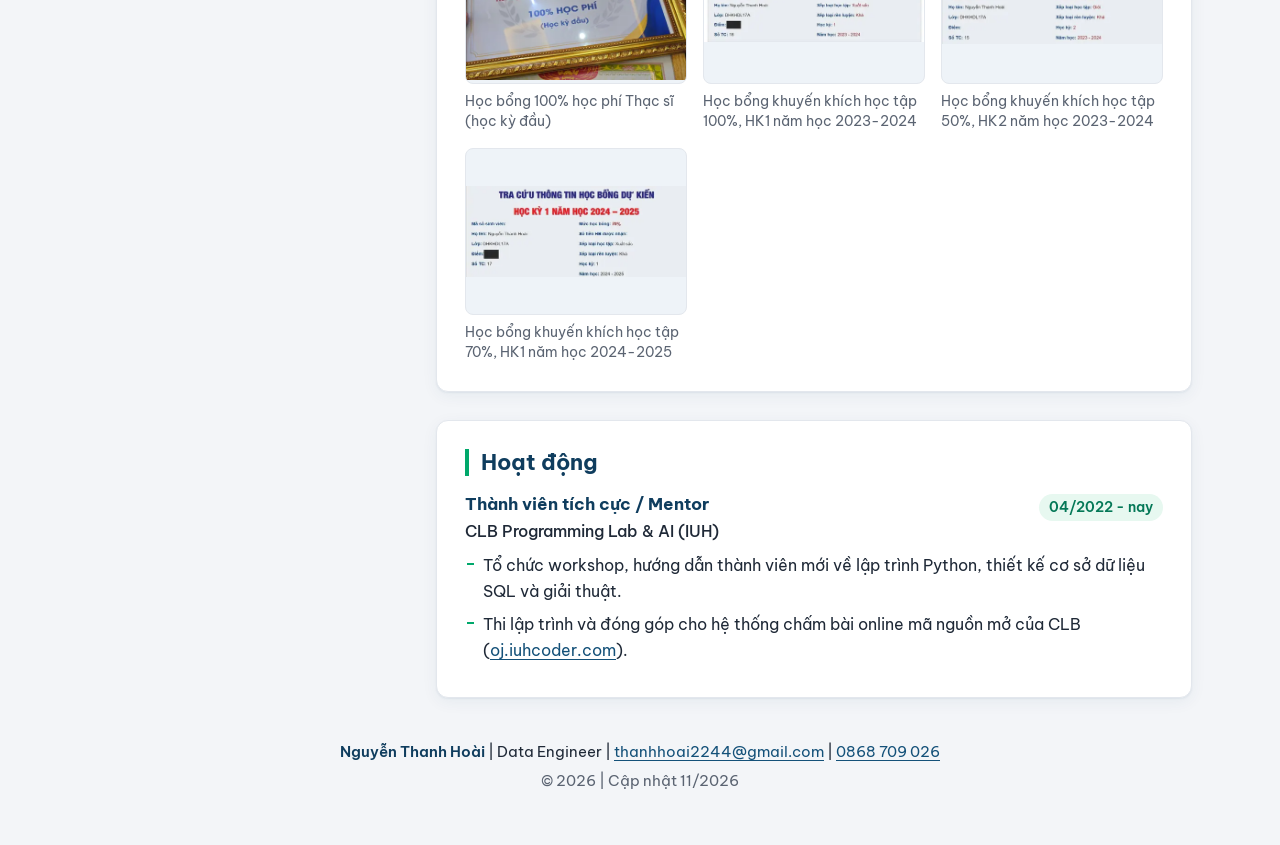
==== commit d2d1c809: "content: mention AI/RAG chatbot work in hero tagline and share metadata" ====
--- a/index.html
+++ b/index.html
@@ -14,7 +14,7 @@
     })();
   </script>
   <title>Nguyễn Thanh Hoài | Data Engineer</title>
-  <meta name="description" content="Nguyễn Thanh Hoài, Data Engineer với khoảng 2 năm kinh nghiệm Python, SQL, ETL/ELT, Airflow, Dagster, DuckDB. Kỹ sư Khoa học Dữ liệu loại Giỏi (IUH), đang học Thạc sĩ Khoa học Máy tính.">
+  <meta name="description" content="Nguyễn Thanh Hoài, Data Engineer với khoảng 2 năm kinh nghiệm Python, SQL, ETL/ELT, Airflow, Dagster, DuckDB, RAG chatbot. Kỹ sư Khoa học Dữ liệu loại Giỏi (IUH), đang học Thạc sĩ Khoa học Máy tính.">
   <meta name="author" content="Nguyễn Thanh Hoài">
   <meta name="theme-color" content="#0f3d5e">
   <link rel="canonical" href="https://hoainguyen2003.github.io/hoainguyen-data/">
@@ -22,7 +22,7 @@
 
   <meta property="og:type" content="profile">
   <meta property="og:title" content="Nguyễn Thanh Hoài | Data Engineer">
-  <meta property="og:description" content="Data Engineer: Python, SQL, ETL/ELT, Airflow, Dagster">
+  <meta property="og:description" content="Data Engineer: Python, SQL, ETL/ELT, Airflow, Dagster, RAG chatbot">
   <meta property="og:url" content="https://hoainguyen2003.github.io/hoainguyen-data/">
   <meta property="og:image" content="https://hoainguyen2003.github.io/hoainguyen-data/assets/img/og-image.jpg">
   <meta property="og:image:width" content="1200">
@@ -96,8 +96,8 @@
           <h1 id="hero-name"><span lang="vi">Nguyễn Thanh Hoài</span><span lang="en">Nguyen Thanh Hoai</span></h1>
           <p class="hero__title">Data Engineer</p>
           <p class="hero__tagline">
-            <span lang="vi">Tôi làm pipeline dữ liệu bằng Python và SQL: thu thập, làm sạch, đưa vào kho dữ liệu rồi dựng dashboard báo cáo.</span>
-            <span lang="en">I build data pipelines with Python and SQL: collecting and cleaning data, loading it into a warehouse, then building reporting dashboards.</span>
+            <span lang="vi">Tôi làm pipeline dữ liệu bằng Python và SQL: thu thập, làm sạch, đưa vào kho dữ liệu rồi dựng dashboard báo cáo. Gần đây tôi làm thêm mảng AI, như <a href="#projects">chatbot hỏi đáp tài liệu dùng RAG</a> với Llama-Index, Ollama và Qdrant.</span>
+            <span lang="en">I build data pipelines with Python and SQL: collecting and cleaning data, loading it into a warehouse, then building reporting dashboards. Lately I've also been working on AI, such as a <a href="#projects">document Q&amp;A chatbot built with RAG</a> using Llama-Index, Ollama and Qdrant.</span>
           </p>
           <ul class="hero__meta">
             <li>
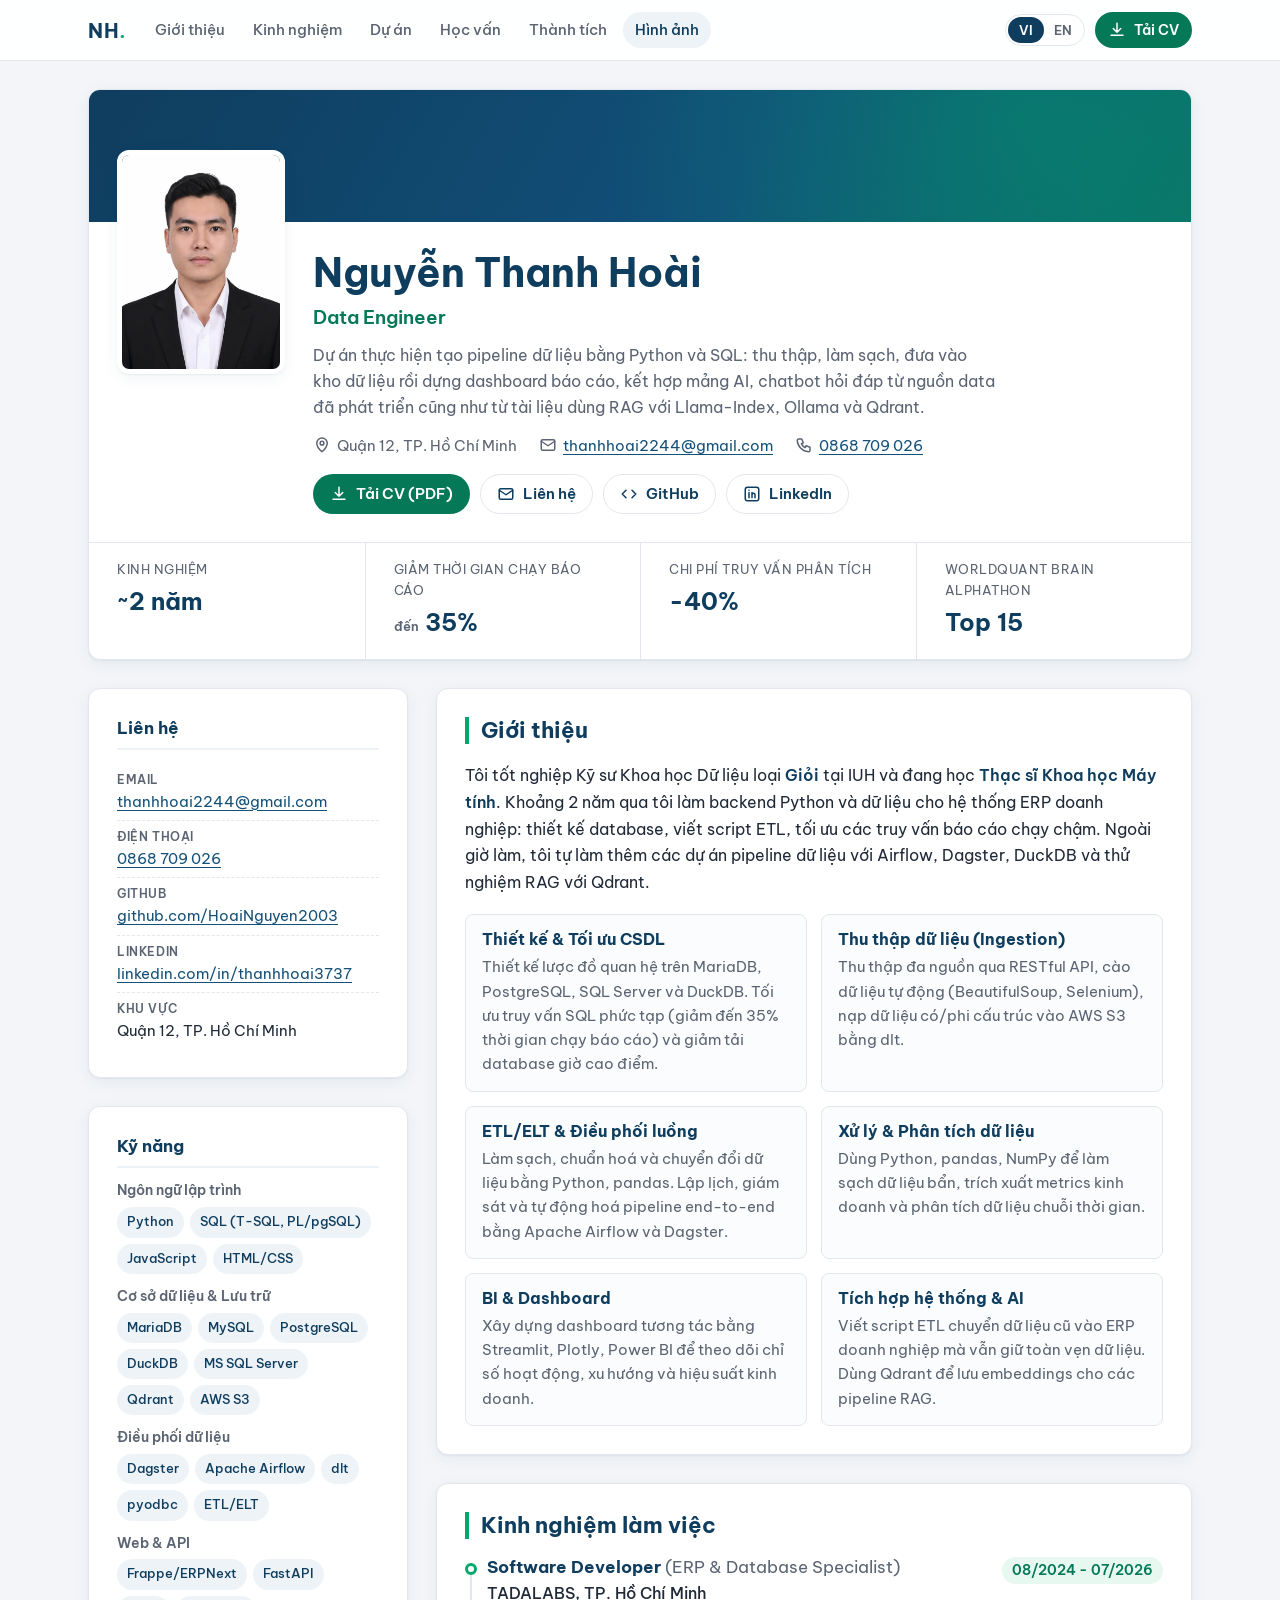
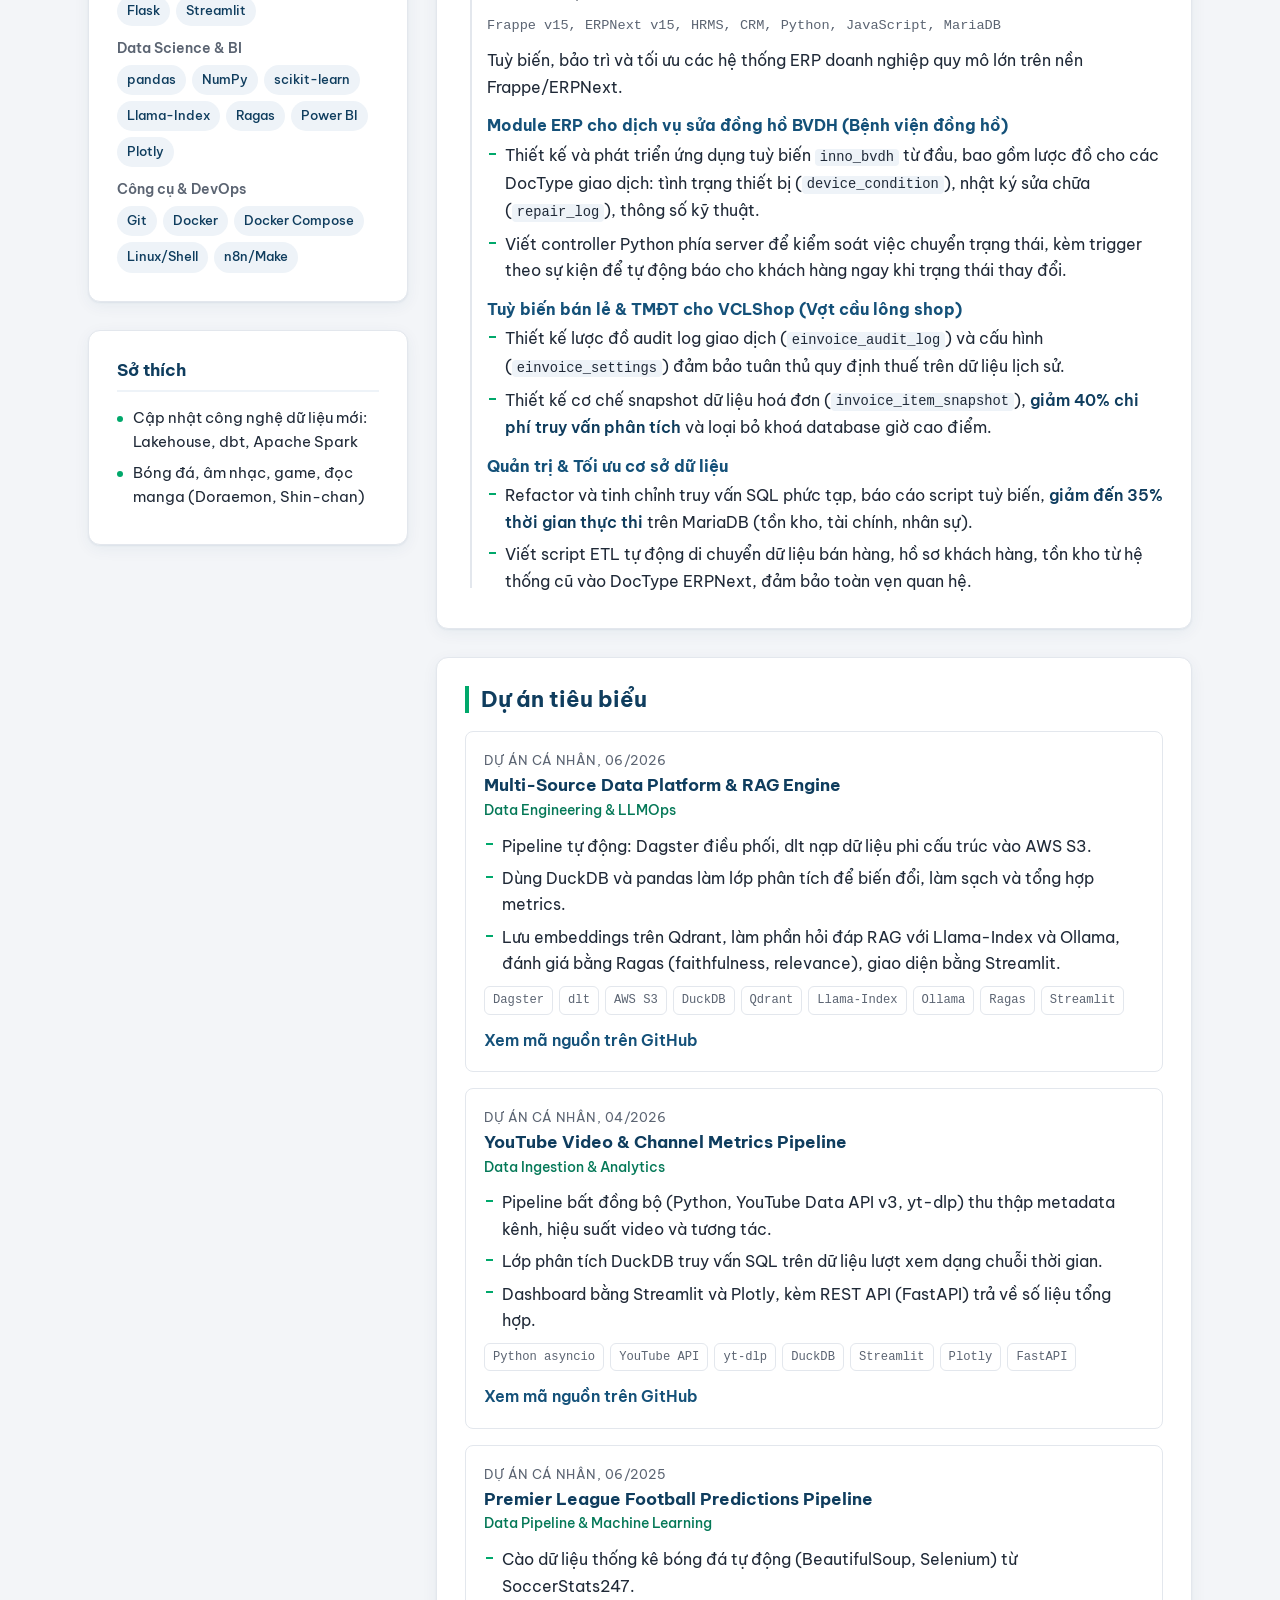
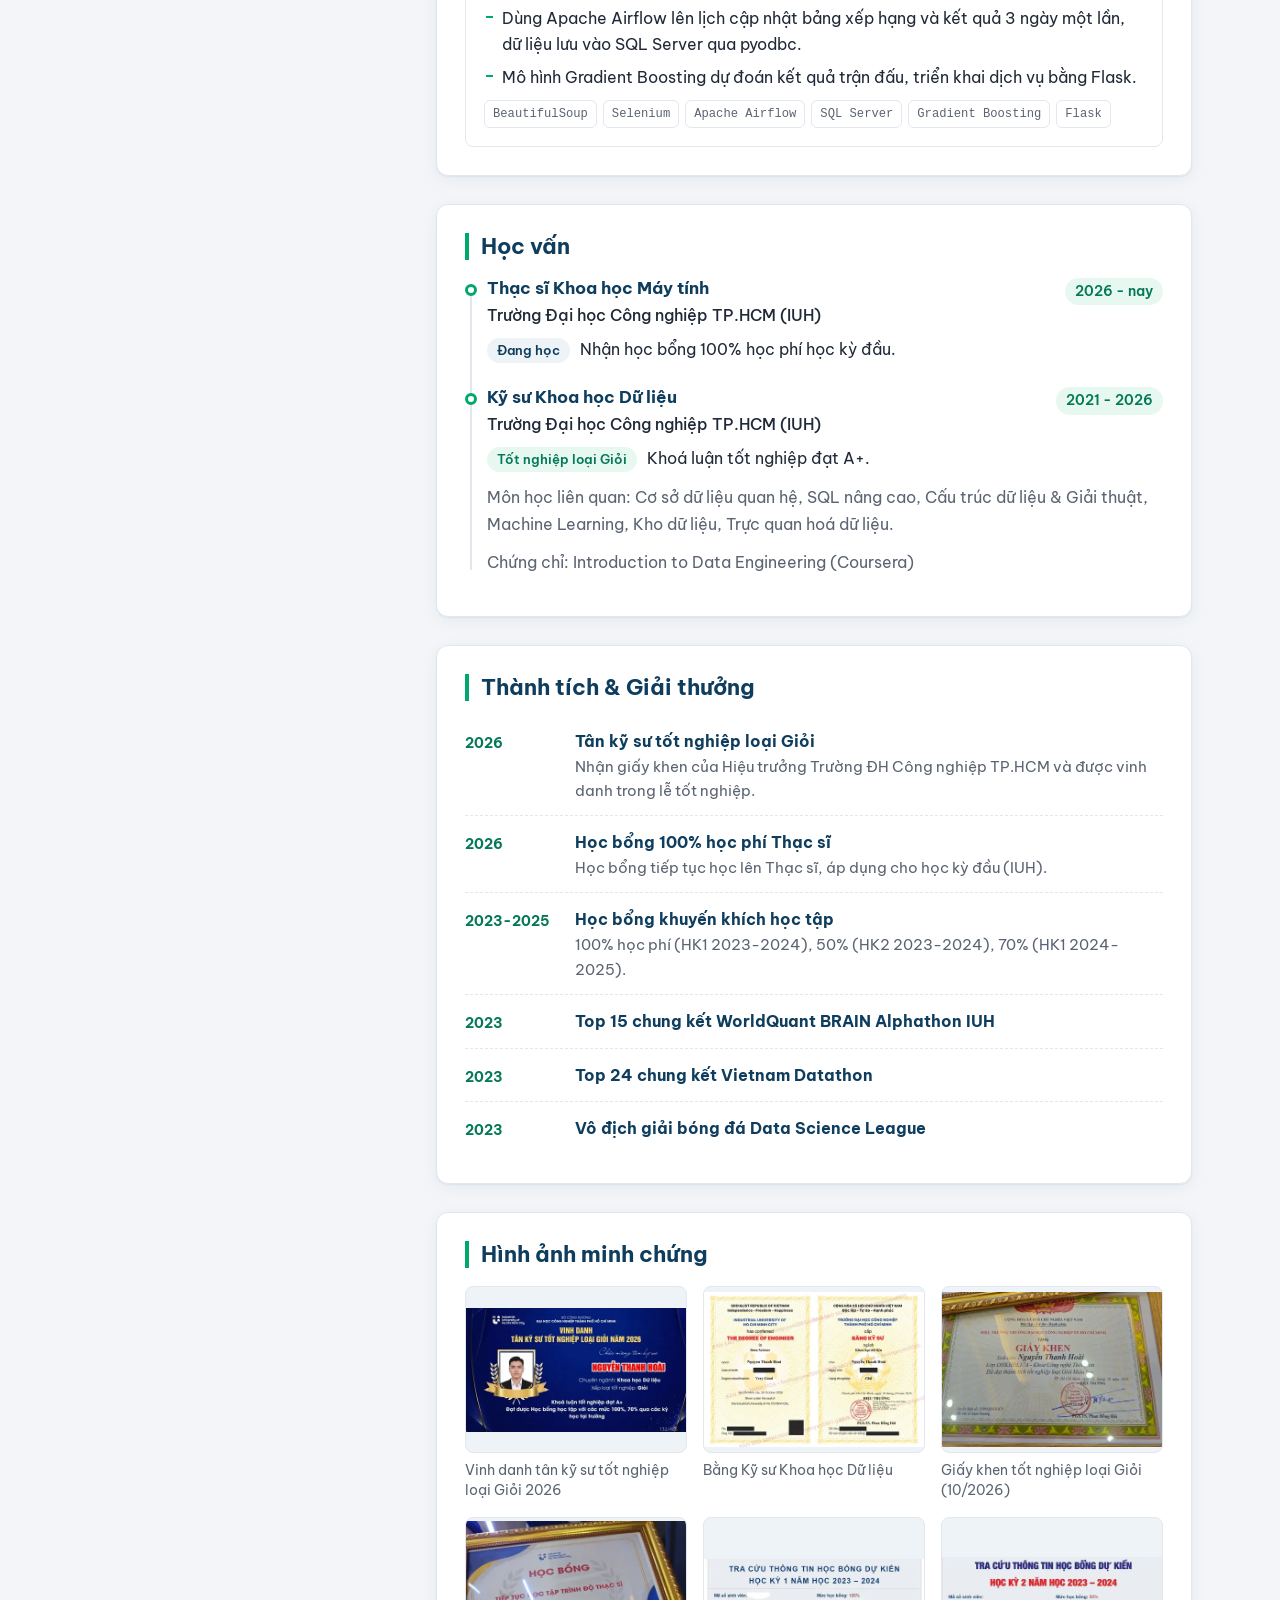
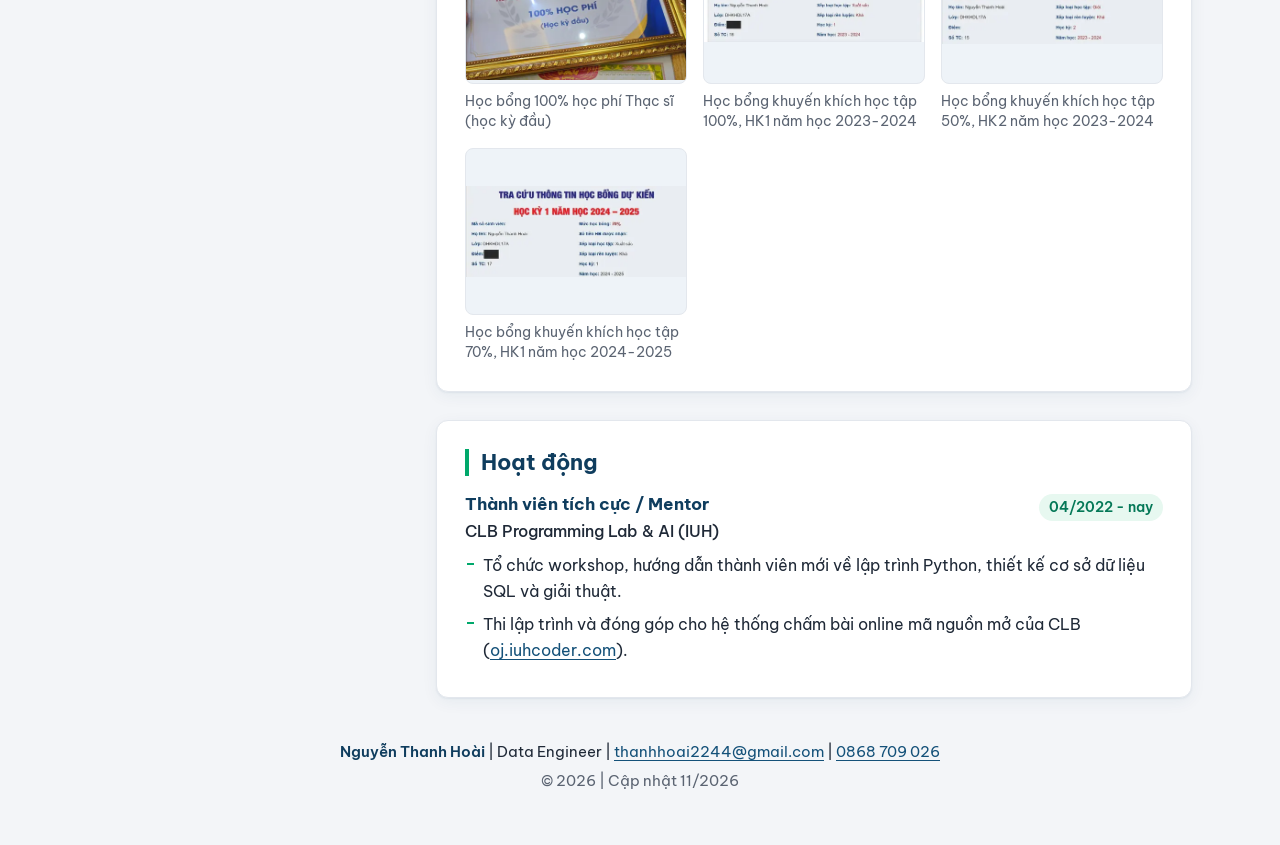
==== commit f9574760: "content: update hero tagline to better describe data pipeline project and AI chatbot integration" ====
--- a/index.html
+++ b/index.html
@@ -96,8 +96,8 @@
           <h1 id="hero-name"><span lang="vi">Nguyễn Thanh Hoài</span><span lang="en">Nguyen Thanh Hoai</span></h1>
           <p class="hero__title">Data Engineer</p>
           <p class="hero__tagline">
-            <span lang="vi">Tôi làm pipeline dữ liệu bằng Python và SQL: thu thập, làm sạch, đưa vào kho dữ liệu rồi dựng dashboard báo cáo. Gần đây tôi làm thêm mảng AI, như <a href="#projects">chatbot hỏi đáp tài liệu dùng RAG</a> với Llama-Index, Ollama và Qdrant.</span>
-            <span lang="en">I build data pipelines with Python and SQL: collecting and cleaning data, loading it into a warehouse, then building reporting dashboards. Lately I've also been working on AI, such as a <a href="#projects">document Q&amp;A chatbot built with RAG</a> using Llama-Index, Ollama and Qdrant.</span>
+            <span lang="vi">Dự án thực hiện tạo pipeline dữ liệu bằng Python và SQL: thu thập, làm sạch, đưa vào kho dữ liệu rồi dựng dashboard báo cáo, kết hợp mảng AI, chatbot hỏi đáp từ nguồn data đã phát triển cũng như từ tài liệu dùng RAG với Llama-Index, Ollama và Qdrant.</span>
+            <span lang="en">This project builds an end-to-end data pipeline using Python and SQL—collecting, cleaning, and loading data into a warehouse for reporting dashboards—integrated with an AI Q&A chatbot powered by RAG (LlamaIndex, Ollama, and Qdrant) to query both the processed data and documents.</span>
           </p>
           <ul class="hero__meta">
             <li>
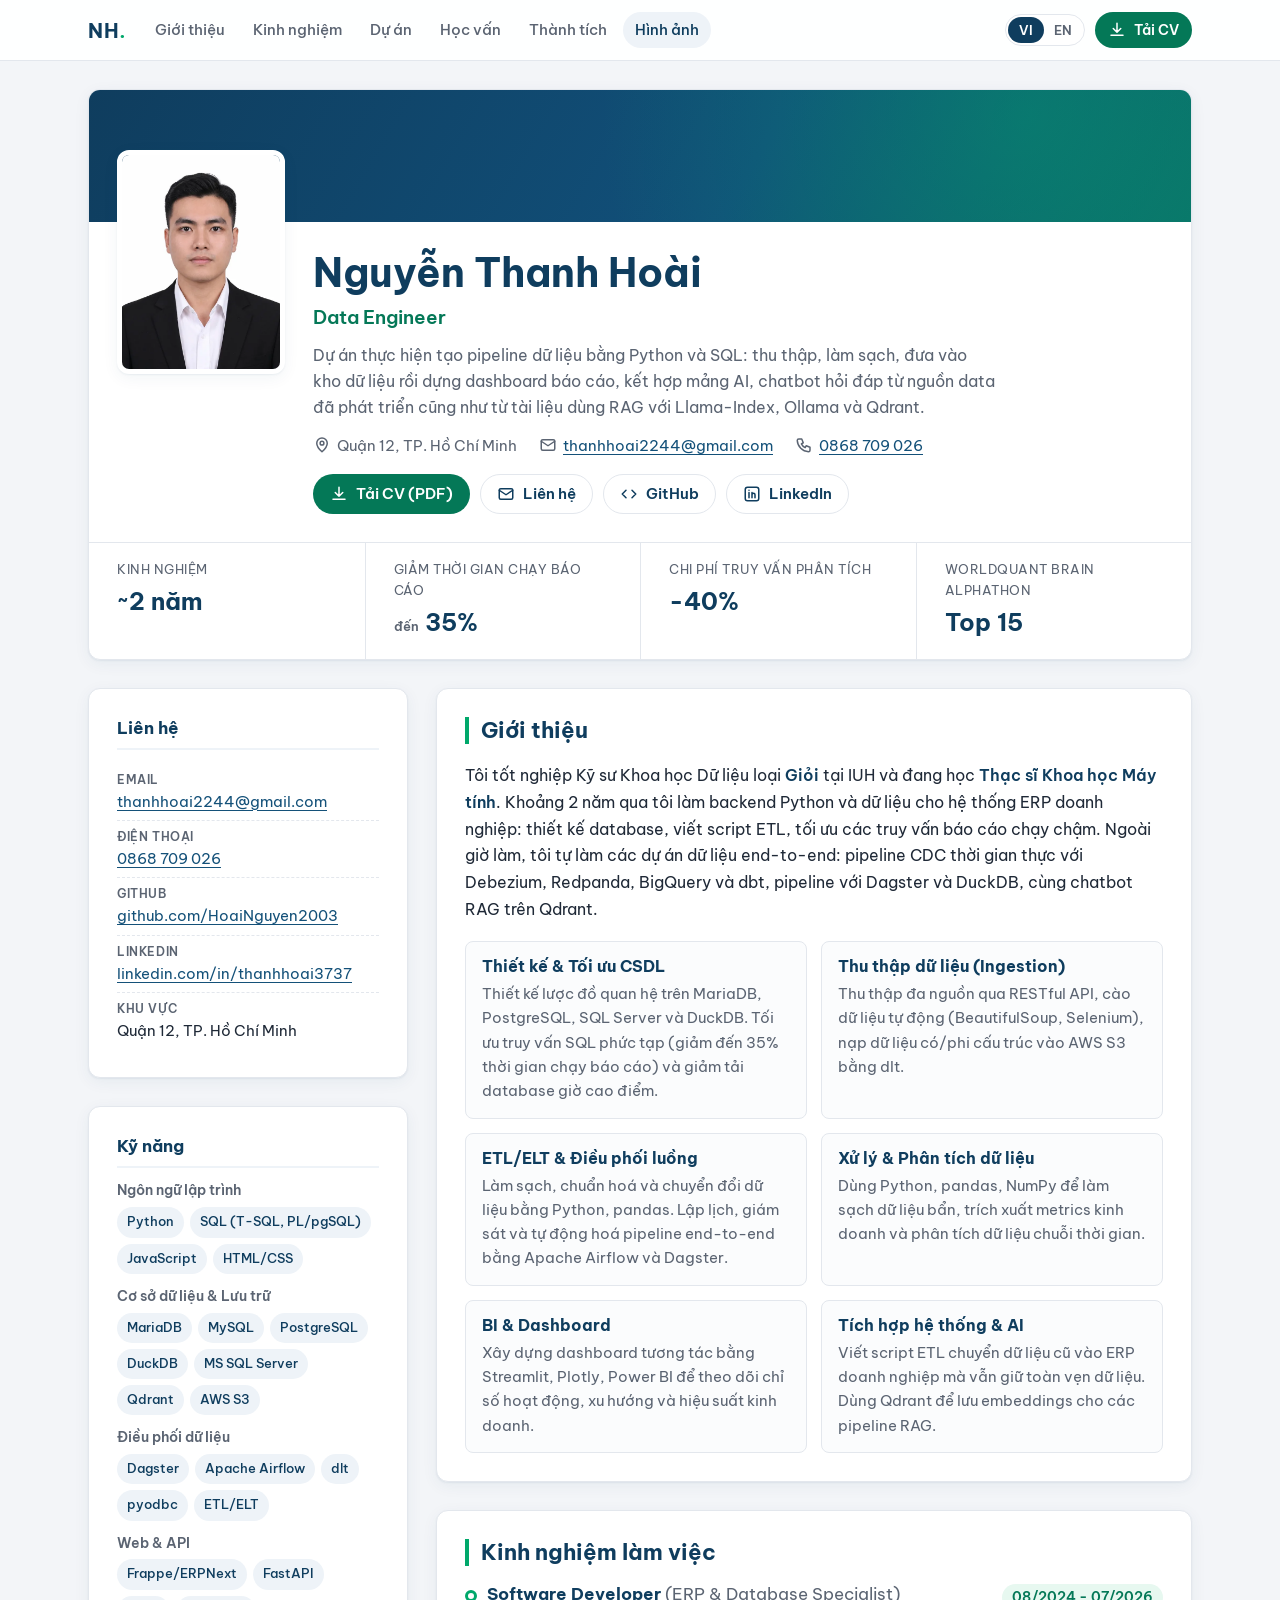
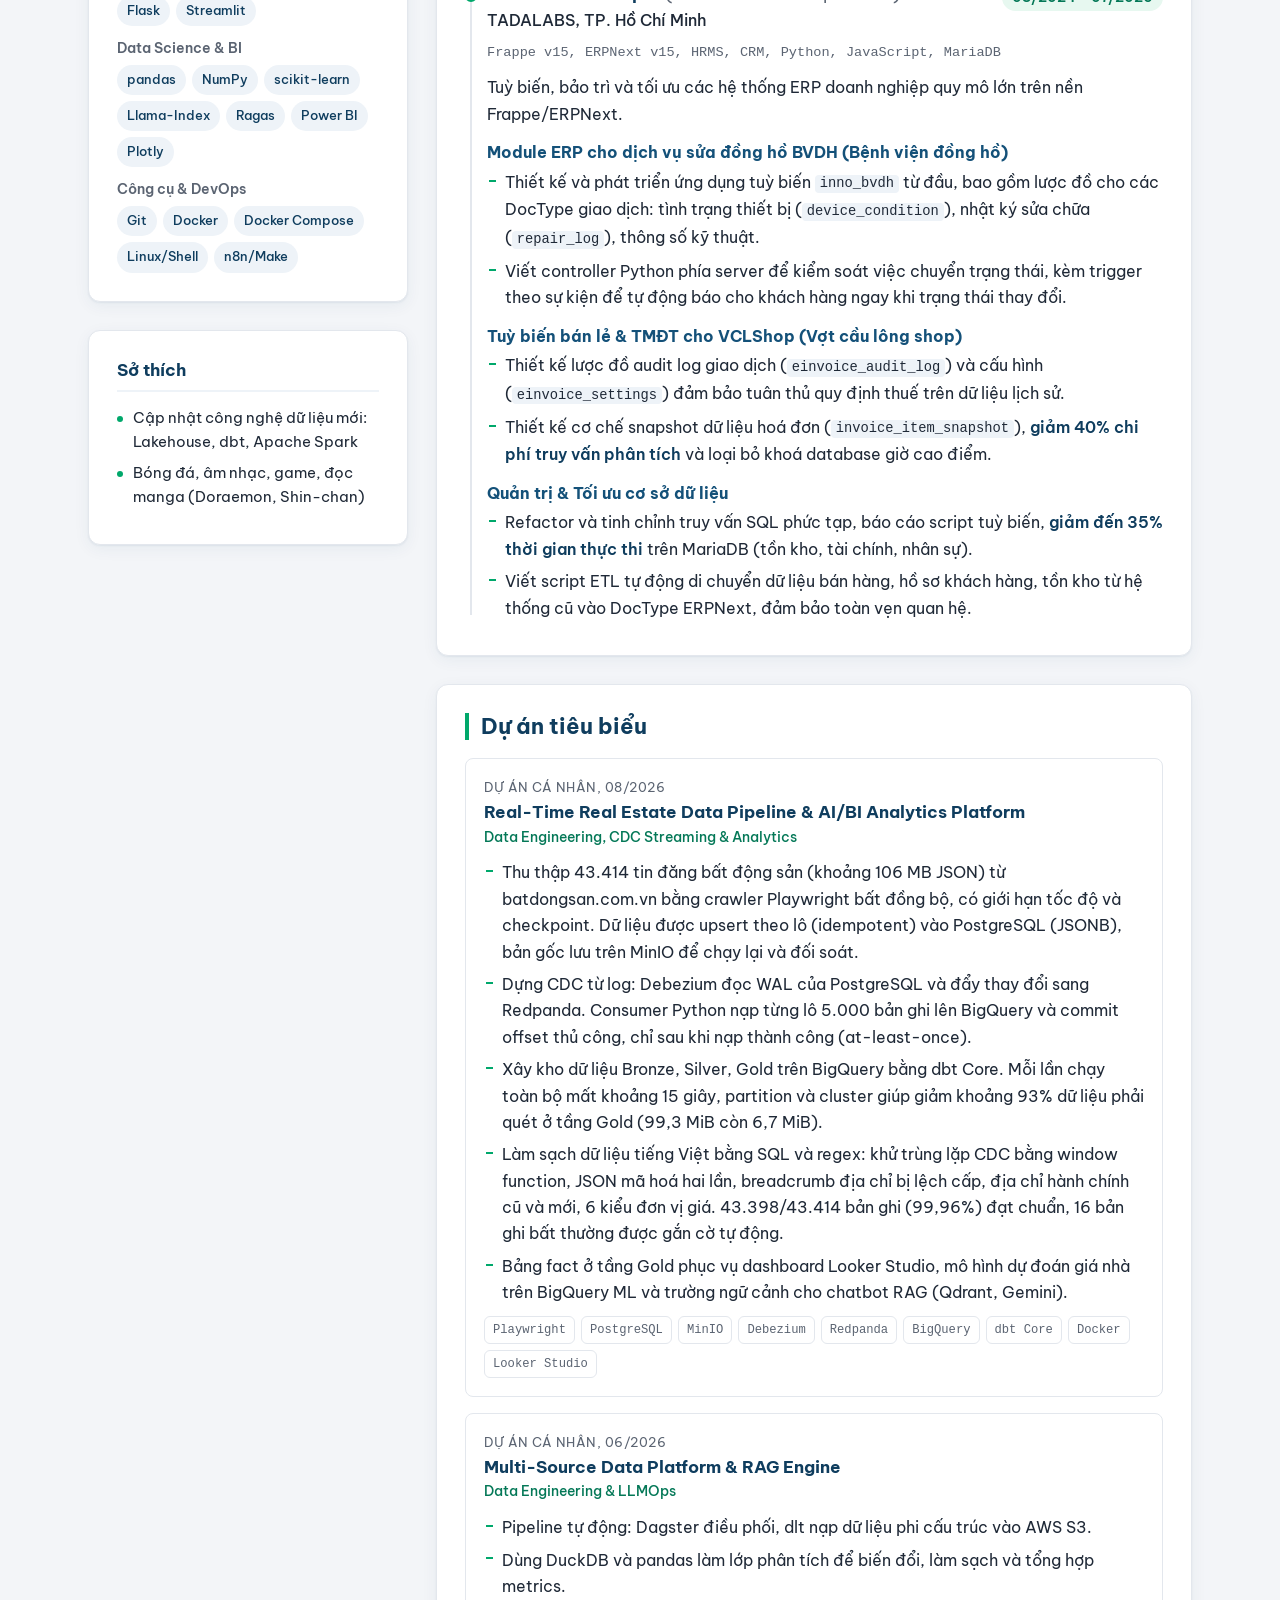
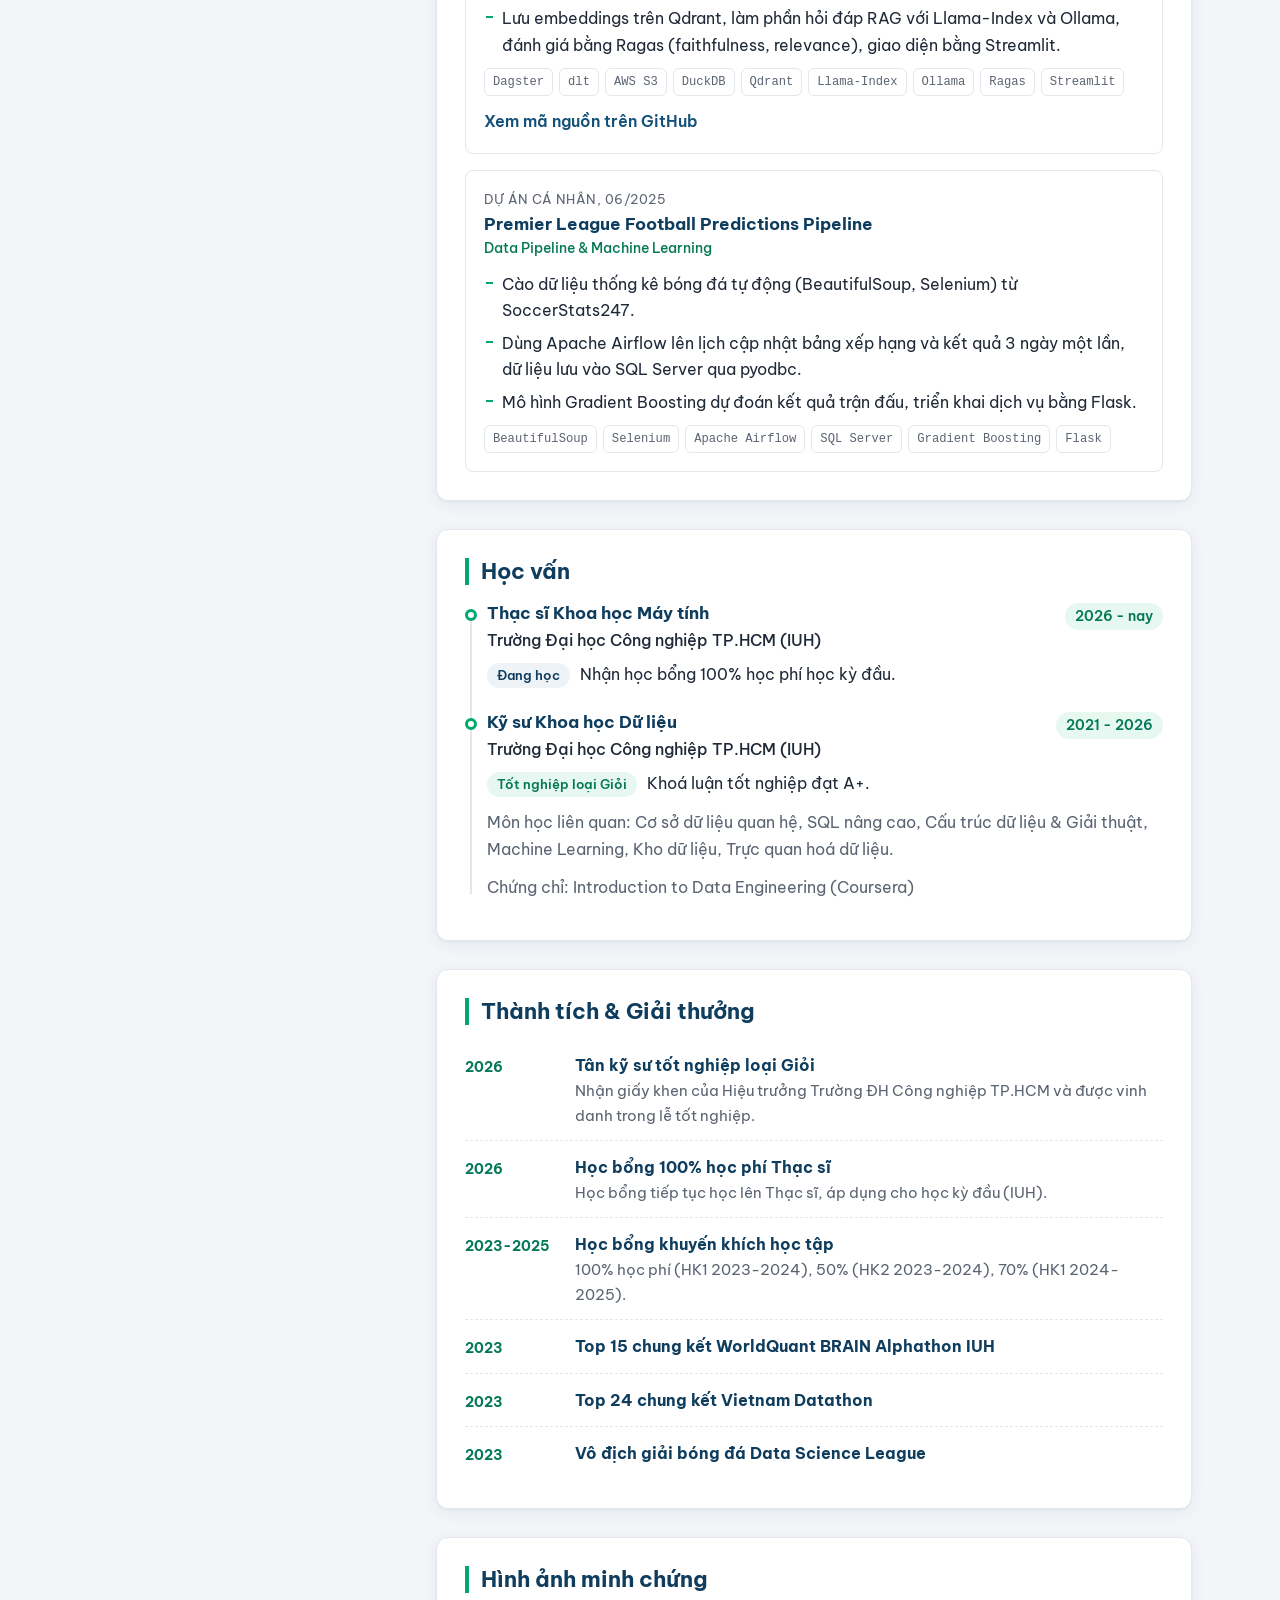
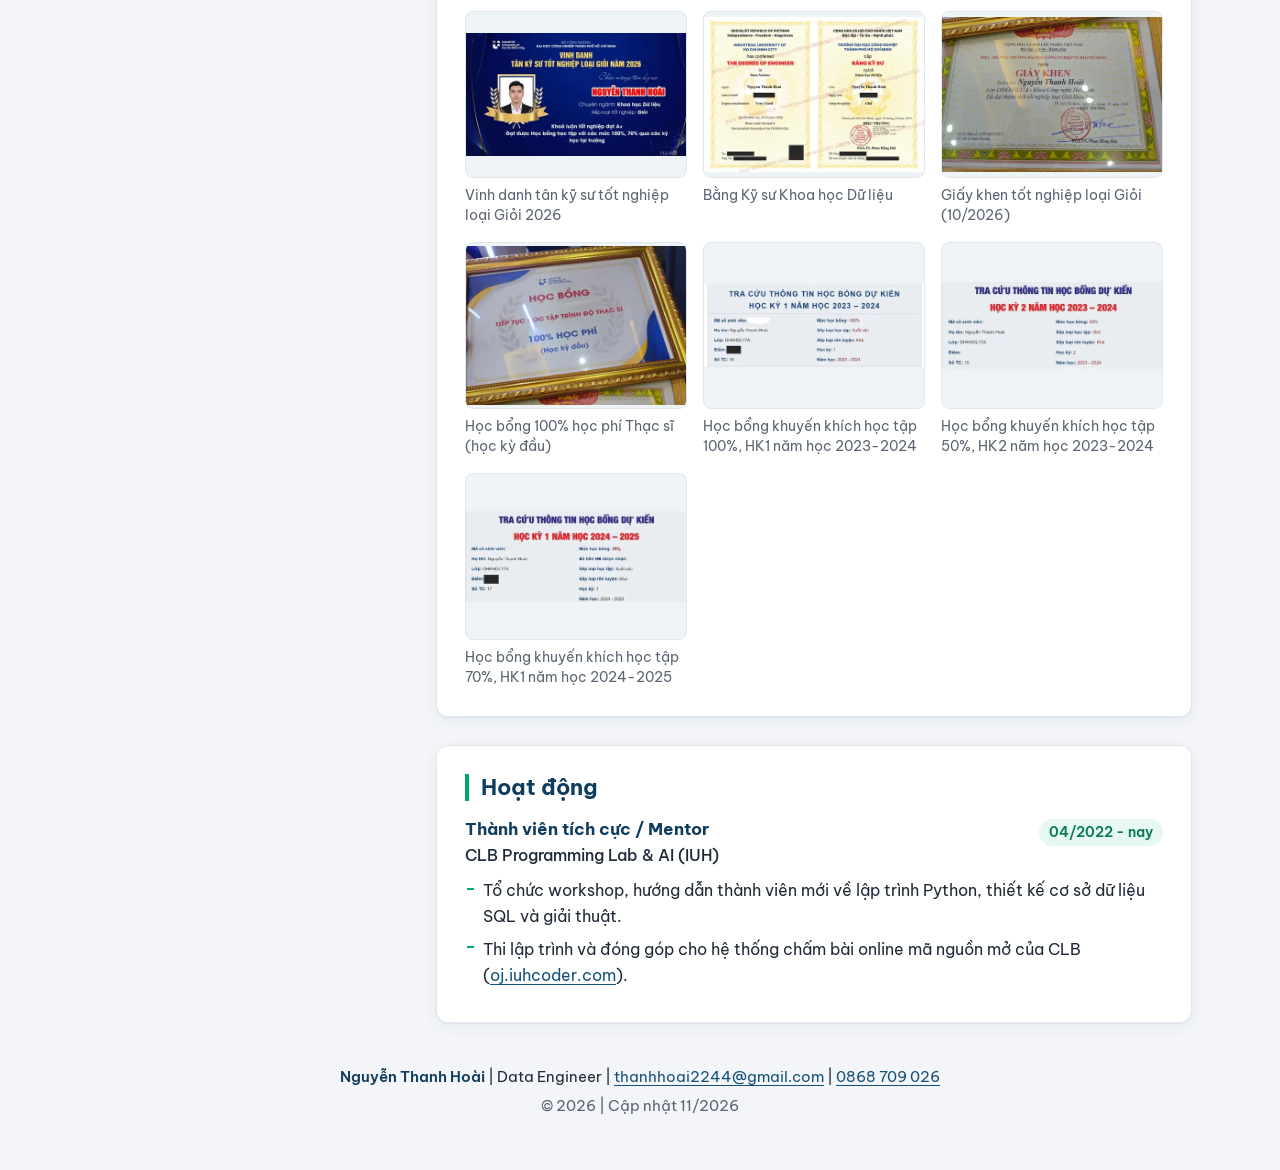
==== commit b6ef4ddf: "feat: replace YouTube project with Real-Time Real Estate CDC pipeline and update CV PDF" ====
--- a/index.html
+++ b/index.html
@@ -97,7 +97,7 @@
           <p class="hero__title">Data Engineer</p>
           <p class="hero__tagline">
             <span lang="vi">Dự án thực hiện tạo pipeline dữ liệu bằng Python và SQL: thu thập, làm sạch, đưa vào kho dữ liệu rồi dựng dashboard báo cáo, kết hợp mảng AI, chatbot hỏi đáp từ nguồn data đã phát triển cũng như từ tài liệu dùng RAG với Llama-Index, Ollama và Qdrant.</span>
-            <span lang="en">This project builds an end-to-end data pipeline using Python and SQL—collecting, cleaning, and loading data into a warehouse for reporting dashboards—integrated with an AI Q&A chatbot powered by RAG (LlamaIndex, Ollama, and Qdrant) to query both the processed data and documents.</span>
+            <span lang="en">This project builds an end-to-end data pipeline using Python and SQL: collecting, cleaning, and loading data into a warehouse for reporting dashboards, integrated with an AI Q&amp;A chatbot powered by RAG (Llama-Index, Ollama, and Qdrant) to query both the processed data and documents.</span>
           </p>
           <ul class="hero__meta">
             <li>
@@ -147,8 +147,8 @@
         <section class="section" id="about" aria-labelledby="about-h">
           <h2 class="section__title" id="about-h"><span lang="vi">Giới thiệu</span><span lang="en">About me</span></h2>
           <p class="lead">
-            <span lang="vi">Tôi tốt nghiệp Kỹ sư Khoa học Dữ liệu loại <strong>Giỏi</strong> tại IUH và đang học <strong>Thạc sĩ Khoa học Máy tính</strong>. Khoảng 2 năm qua tôi làm backend Python và dữ liệu cho hệ thống ERP doanh nghiệp: thiết kế database, viết script ETL, tối ưu các truy vấn báo cáo chạy chậm. Ngoài giờ làm, tôi tự làm thêm các dự án pipeline dữ liệu với Airflow, Dagster, DuckDB và thử nghiệm RAG với Qdrant.</span>
-            <span lang="en">I graduated from IUH with an Engineer's degree in Data Science (<strong>Very Good</strong>) and I'm now studying for a <strong>Master's in Computer Science</strong>. For about two years I worked on Python backends and data for enterprise ERP systems: designing databases, writing ETL scripts and speeding up slow report queries. In my own time I build data pipeline projects with Airflow, Dagster and DuckDB, and experiment with RAG on Qdrant.</span>
+            <span lang="vi">Tôi tốt nghiệp Kỹ sư Khoa học Dữ liệu loại <strong>Giỏi</strong> tại IUH và đang học <strong>Thạc sĩ Khoa học Máy tính</strong>. Khoảng 2 năm qua tôi làm backend Python và dữ liệu cho hệ thống ERP doanh nghiệp: thiết kế database, viết script ETL, tối ưu các truy vấn báo cáo chạy chậm. Ngoài giờ làm, tôi tự làm các dự án dữ liệu end-to-end: pipeline CDC thời gian thực với Debezium, Redpanda, BigQuery và dbt, pipeline với Dagster và DuckDB, cùng chatbot RAG trên Qdrant.</span>
+            <span lang="en">I graduated from IUH with an Engineer's degree in Data Science (<strong>Very Good</strong>) and I'm now studying for a <strong>Master's in Computer Science</strong>. For about two years I worked on Python backends and data for enterprise ERP systems: designing databases, writing ETL scripts and speeding up slow report queries. In my own time I build end-to-end data projects: a real-time CDC pipeline with Debezium, Redpanda, BigQuery and dbt, a pipeline with Dagster and DuckDB, and a RAG chatbot on Qdrant.</span>
           </p>
           <ul class="competencies">
             <li class="competency">
@@ -220,6 +220,22 @@
           <div class="projects">
             <article class="project">
               <header>
+                <p class="project__meta"><span lang="vi">Dự án cá nhân</span><span lang="en">Personal project</span>, 08/2026</p>
+                <h3>Real-Time Real Estate Data Pipeline &amp; AI/BI Analytics Platform</h3>
+                <p class="project__kind">Data Engineering, CDC Streaming &amp; Analytics</p>
+              </header>
+              <ul class="bullets">
+                <li><span lang="vi">Thu thập 43.414 tin đăng bất động sản (khoảng 106 MB JSON) từ batdongsan.com.vn bằng crawler Playwright bất đồng bộ, có giới hạn tốc độ và checkpoint. Dữ liệu được upsert theo lô (idempotent) vào PostgreSQL (JSONB), bản gốc lưu trên MinIO để chạy lại và đối soát.</span><span lang="en">Scraped 43,414 real estate listings (about 106 MB of JSON) from batdongsan.com.vn with an async Playwright crawler using rate limiting and checkpoints. Loaded them into PostgreSQL (JSONB) with idempotent batch upserts and kept raw snapshots in MinIO for replay and audit.</span></li>
+                <li><span lang="vi">Dựng CDC từ log: Debezium đọc WAL của PostgreSQL và đẩy thay đổi sang Redpanda. Consumer Python nạp từng lô 5.000 bản ghi lên BigQuery và commit offset thủ công, chỉ sau khi nạp thành công (at-least-once).</span><span lang="en">Set up log-based CDC: Debezium reads the PostgreSQL WAL and streams changes to Redpanda. A Python consumer loads batches of 5,000 records into BigQuery and commits Kafka offsets manually, only after each load succeeds (at-least-once).</span></li>
+                <li><span lang="vi">Xây kho dữ liệu Bronze, Silver, Gold trên BigQuery bằng dbt Core. Mỗi lần chạy toàn bộ mất khoảng 15 giây, partition và cluster giúp giảm khoảng 93% dữ liệu phải quét ở tầng Gold (99,3 MiB còn 6,7 MiB).</span><span lang="en">Built a Bronze, Silver and Gold warehouse on BigQuery with dbt Core. A full run takes about 15 seconds, and partitioning plus clustering cut the data scanned at the Gold layer by about 93% (99.3 MiB to 6.7 MiB).</span></li>
+                <li><span lang="vi">Làm sạch dữ liệu tiếng Việt bằng SQL và regex: khử trùng lặp CDC bằng window function, JSON mã hoá hai lần, breadcrumb địa chỉ bị lệch cấp, địa chỉ hành chính cũ và mới, 6 kiểu đơn vị giá. 43.398/43.414 bản ghi (99,96%) đạt chuẩn, 16 bản ghi bất thường được gắn cờ tự động.</span><span lang="en">Cleaned messy Vietnamese listing data with SQL and regex: CDC deduplication with window functions, double-encoded JSON, broken location breadcrumbs, old and new administrative addresses and 6 price units. 43,398 of 43,414 records (99.96%) pass the quality rules and the 16 outliers are flagged automatically.</span></li>
+                <li><span lang="vi">Bảng fact ở tầng Gold phục vụ dashboard Looker Studio, mô hình dự đoán giá nhà trên BigQuery ML và trường ngữ cảnh cho chatbot RAG (Qdrant, Gemini).</span><span lang="en">The Gold fact table feeds Looker Studio dashboards, a BigQuery ML house price model and a context field for a RAG chatbot (Qdrant, Gemini).</span></li>
+              </ul>
+              <ul class="tags"><li>Playwright</li><li>PostgreSQL</li><li>MinIO</li><li>Debezium</li><li>Redpanda</li><li>BigQuery</li><li>dbt Core</li><li>Docker</li><li>Looker Studio</li></ul>
+            </article>
+
+            <article class="project">
+              <header>
                 <p class="project__meta"><span lang="vi">Dự án cá nhân</span><span lang="en">Personal project</span>, 06/2026</p>
                 <h3>Multi-Source Data Platform &amp; RAG Engine</h3>
                 <p class="project__kind">Data Engineering &amp; LLMOps</p>
@@ -231,21 +247,6 @@
               </ul>
               <ul class="tags"><li>Dagster</li><li>dlt</li><li>AWS S3</li><li>DuckDB</li><li>Qdrant</li><li>Llama-Index</li><li>Ollama</li><li>Ragas</li><li>Streamlit</li></ul>
               <a class="project__link" href="https://github.com/HoaiNguyen2003/End2End-DE" target="_blank" rel="noopener"><span lang="vi">Xem mã nguồn trên GitHub</span><span lang="en">View code on GitHub</span></a>
-            </article>
-
-            <article class="project">
-              <header>
-                <p class="project__meta"><span lang="vi">Dự án cá nhân</span><span lang="en">Personal project</span>, 04/2026</p>
-                <h3>YouTube Video &amp; Channel Metrics Pipeline</h3>
-                <p class="project__kind">Data Ingestion &amp; Analytics</p>
-              </header>
-              <ul class="bullets">
-                <li><span lang="vi">Pipeline bất đồng bộ (Python, YouTube Data API v3, yt-dlp) thu thập metadata kênh, hiệu suất video và tương tác.</span><span lang="en">Asynchronous Python pipeline (YouTube Data API v3, yt-dlp) fetching channel metadata, video performance and engagement stats.</span></li>
-                <li><span lang="vi">Lớp phân tích DuckDB truy vấn SQL trên dữ liệu lượt xem dạng chuỗi thời gian.</span><span lang="en">DuckDB analytical layer running SQL over time-series viewing metrics.</span></li>
-                <li><span lang="vi">Dashboard bằng Streamlit và Plotly, kèm REST API (FastAPI) trả về số liệu tổng hợp.</span><span lang="en">Streamlit and Plotly dashboard, plus a FastAPI REST backend that serves the aggregated metrics.</span></li>
-              </ul>
-              <ul class="tags"><li>Python asyncio</li><li>YouTube API</li><li>yt-dlp</li><li>DuckDB</li><li>Streamlit</li><li>Plotly</li><li>FastAPI</li></ul>
-              <a class="project__link" href="https://github.com/HoaiNguyen2003/Youtube-Incremental-Data-Pipeline" target="_blank" rel="noopener"><span lang="vi">Xem mã nguồn trên GitHub</span><span lang="en">View code on GitHub</span></a>
             </article>
 
             <article class="project">
--- a/assets/css/style.css
+++ b/assets/css/style.css
@@ -293,7 +293,7 @@
   html { font-size: 11px; }
   body { background: #fff; font-size: 10.5px; line-height: 1.45; color: #000; }
   .topbar, .skip-link, .hero__actions, .hero__cover, #gallery, .lightbox, .project__link,
-  .competencies, .sidebar .card:last-child, .tags, .project__kind, .hero__tagline { display: none !important; }
+  .competencies, .sidebar .card:last-child, .tags, .project__kind, .hero__tagline, .stats { display: none !important; }
   h2, h3, h4 { break-after: avoid; }
   .contact-list li { font-size: 10px; }
   .chips li { padding: 2px 7px; }
@@ -321,7 +321,7 @@
   .content { gap: 6px; }
   .competencies { gap: 6px; margin-top: 8px; }
   .competency { padding: 6px 8px; background: none; }
-  .project { padding: 8px; break-inside: avoid; }
+  .project { padding: 4px 0; border: 0; break-inside: avoid; }
   .timeline__item, .award, .competency { break-inside: avoid; }
   .section__title { font-size: 12pt; margin-bottom: 6px; }
   a { color: inherit; text-decoration: none; }
